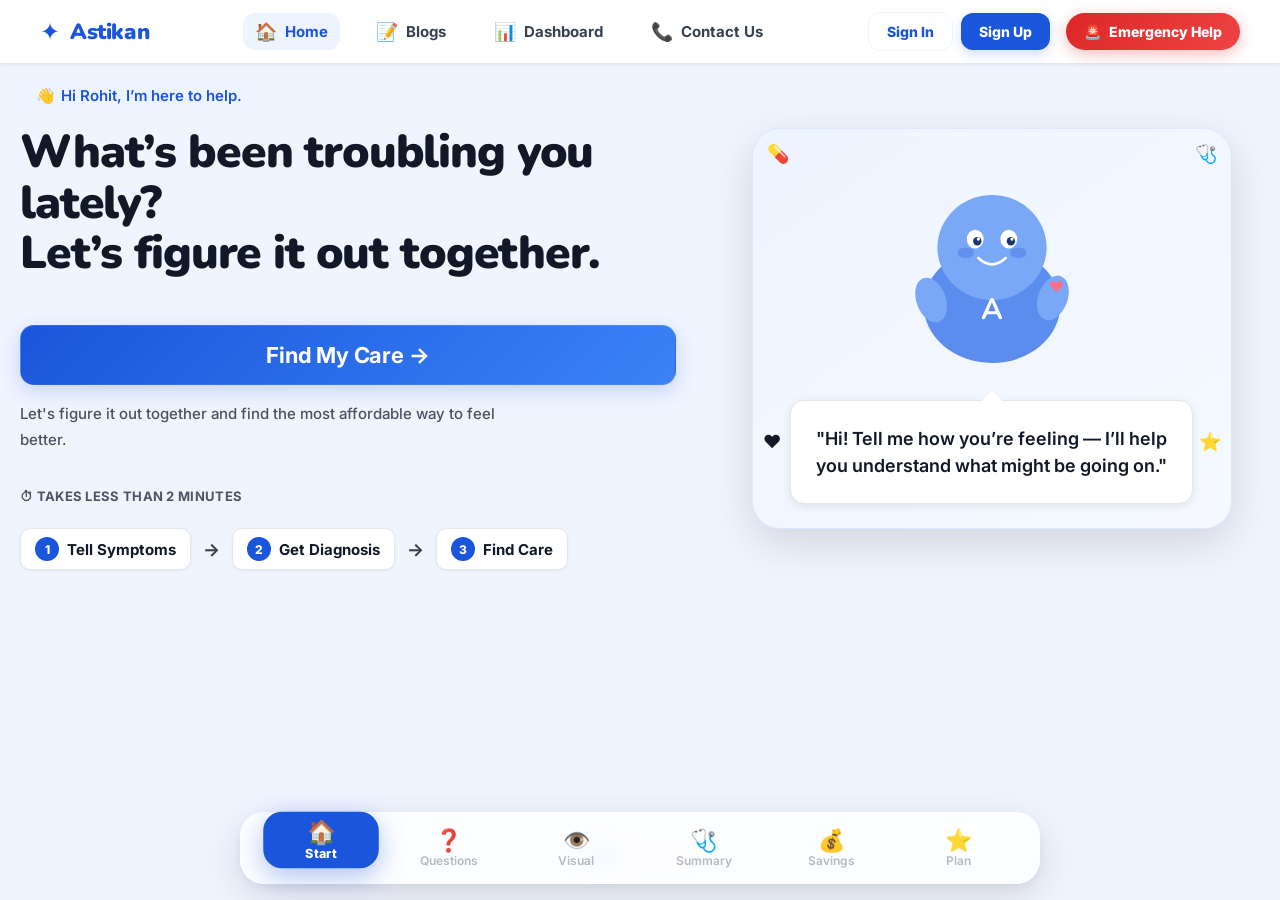
==== index.html @ a8ba80d2 "fixes" ====
<!DOCTYPE html>
<html lang="en">

<head>
  <meta charset="UTF-8" />
  <meta name="viewport" content="width=device-width, initial-scale=1.0, viewport-fit=cover" />
  <title>Astikan – Smart Health Assistant</title>
  <meta name="description" content="Understand your symptoms and find affordable care near you." />
  <link rel="preconnect" href="https://fonts.googleapis.com" />
  <link rel="preconnect" href="https://fonts.gstatic.com" crossorigin />
  <link
    href="https://fonts.googleapis.com/css2?family=Inter:wght@400;500;600;700;800;900&family=Nunito:wght@700;800;900&display=swap"
    rel="stylesheet" />
  <style>
    /* ╔════════════════════════════════════════════════════
   ║  DESIGN TOKENS — strict 4px grid, fluid type
   ╚════════════════════════════════════════════════════ */
    :root {
      /* Brand colours */
      --blue: #1A56DB;
      --blue2: #3B82F6;
      --blue3: #7BA7F7;
      --bluebg: #EEF4FF;
      --green: #10B981;
      --greenbg: #ECFDF5;
      --orange: #F59E0B;
      --orangebg: #FFFBEB;
      --bg: #F0F4FF;
      --white: #FFFFFF;
      --t1: #111827;
      --t2: #374151;
      --t3: #4B5563;
      /* Darkened for accessibility */
      --border: #E5E7EB;

      /* Shadows */
      --sh0: 0 1px 3px rgba(0, 0, 0, .06);
      --sh1: 0 2px 8px rgba(0, 0, 0, .09);
      --sh2: 0 6px 24px rgba(0, 0, 0, .11);
      --sh3: 0 14px 44px rgba(0, 0, 0, .13);

      /* Radii */
      --r1: 6px;
      --r2: 10px;
      --r3: 14px;
      --r4: 20px;
      --r5: 28px;

      /* ── Fluid Typography (clamp: min, fluid, max) ── */
      --tx-xs: clamp(10px, .7vw + 7px, 12px);
      --tx-sm: clamp(12px, .7vw + 9px, 14px);
      --tx-base: clamp(13px, .6vw + 11px, 15px);
      --tx-md: clamp(14px, .6vw + 12px, 16px);
      --tx-lg: clamp(16px, 1vw + 12px, 22px);
      --tx-xl: clamp(18px, 1.8vw + 11px, 28px);
      --tx-2xl: clamp(22px, 2.8vw + 10px, 38px);
      --tx-hero: clamp(24px, 3.5vw + 10px, 46px);

      /* ── Layout: page horizontal padding ── */
      --px: 48px;

      /* ── Card & component padding ── */
      --cp: 24px;
      /* card padding */
      --cp-s: 16px;
      /* small card padding */

      /* ── Gaps ── */
      --gg: 24px;
      /* grid gap (major) */
      --cg: 16px;
      /* card-to-card gap */
      --ig: 12px;
      /* item gap inside a card */

      /* ── Heights ── */
      --hdr: 64px;
      /* sticky header */
      --nav: 60px;
      /* bottom nav */
      --btn: 48px;
      /* button height */

      /* ── Orbit ── */
      --orb-r-av: 85px;
      --orb-r-body: 145px;
      --orb-zone: 360px;
      --orb-svg: 190px;
      --av-orb-size: 220px;
      --av-orb-svg: 108px;

      /* Font */
      --font: 'Inter', 'Nunito', sans-serif;
    }

    /* ── Breakpoint token overrides ── */
    @media(max-width:1280px) {
      :root {
        --px: 40px
      }
    }

    @media(max-width:1024px) {
      :root {
        --px: 32px;
        --cp: 20px;
        --cp-s: 14px;
        --gg: 20px;
        --cg: 14px;
        --orb-r-av: 72px;
        --orb-r-body: 118px;
        --orb-zone: 300px;
        --orb-svg: 154px;
        --av-orb-size: 200px;
        --av-orb-svg: 96px
      }
    }

    @media(max-width:768px) {
      :root {
        --px: 20px;
        --cp: 16px;
        --cp-s: 12px;
        --gg: 16px;
        --cg: 12px;
        --ig: 10px;
        --hdr: 56px;
        --nav: 54px;
        --orb-r-av: 60px;
        --orb-r-body: 110px;
        --orb-zone: 280px;
        --orb-svg: 142px;
        --av-orb-size: 170px;
        --av-orb-svg: 80px
      }
    }

    @media(max-width:600px) {
      :root {
        --px: 16px;
        --gg: 14px;
        --cg: 10px;
        --orb-r-body: 98px;
        --orb-zone: 254px;
        --orb-svg: 128px
      }
    }

    @media(max-width:480px) {
      :root {
        --px: 12px;
        --cp: 14px;
        --cp-s: 10px;
        --gg: 12px;
        --cg: 10px;
        --ig: 8px;
        --hdr: 52px;
        --nav: 50px;
        --btn: 46px;
        --orb-r-av: 50px;
        --orb-r-body: 88px;
        --orb-zone: 230px;
        --orb-svg: 115px;
        --av-orb-size: 150px;
        --av-orb-svg: 70px
      }
    }

    @media(max-width:375px) {
      :root {
        --px: 10px;
        --cp: 12px;
        --cp-s: 9px;
        --gg: 10px;
        --cg: 8px;
        --ig: 6px;
        --orb-r-av: 42px;
        --orb-r-body: 76px;
        --orb-zone: 200px;
        --orb-svg: 99px;
        --av-orb-size: 130px;
        --av-orb-svg: 61px
      }
    }

    /* ╔════════════════════════════════════════════════════
   ║  RESET + BASE
   ╚════════════════════════════════════════════════════ */
    *,
    *::before,
    *::after {
      box-sizing: border-box;
      margin: 0;
      padding: 0
    }

    * {
      min-width: 0
    }

    /* prevent flex overflow */
    html {
      scroll-behavior: smooth;
      overflow-x: hidden;
      -webkit-text-size-adjust: none
    }

    body {
      font-family: var(--font);
      background: var(--bg);
      color: var(--t1);
      min-height: 100dvh;
      overflow-x: hidden;
      -webkit-font-smoothing: antialiased;
      font-size: var(--tx-base)
    }

    button {
      font-family: var(--font);
      cursor: pointer;
      border: none;
      background: none
    }

    ul,
    ol {
      list-style: none
    }

    svg,
    img {
      display: block;
      max-width: 100%
    }

    p {
      overflow-wrap: break-word
    }

    h1,
    h2,
    h3 {
      overflow-wrap: break-word;
      font-family: 'Nunito', sans-serif
    }

    /* ╔════════════════════════════════════════════════════
   ║  GLOBAL HEADER
   ╚════════════════════════════════════════════════════ */
    .hdr {
      position: sticky;
      top: 0;
      z-index: 9000;
      display: flex;
      align-items: center;
      justify-content: space-between;
      height: var(--hdr);
      padding: 0 var(--px);
      background: var(--white);
      border-bottom: 1px solid var(--border);
      box-shadow: var(--sh0);
    }

    .brand {
      display: flex;
      align-items: center;
      gap: 10px;
      flex-shrink: 0
    }

    .brand-ico {
      font-size: 24px;
      color: var(--blue);
      line-height: 1
    }

    .brand-nm {
      font-size: 22px;
      font-weight: 900;
      color: var(--blue);
      font-family: 'Nunito', sans-serif;
      letter-spacing: -.4px
    }

    .hdr-mid {
      flex: 1;
      display: flex;
      justify-content: center;
      gap: 24px
    }

    .nav-lnk {
      display: flex;
      align-items: center;
      gap: 8px;
      font-size: 15px;
      font-weight: 700;
      color: var(--t2);
      padding: 8px 12px;
      border-radius: 12px;
      transition: all 0.2s;
      text-decoration: none;
    }

    .nav-lnk i {
      font-style: normal;
      font-size: 18px
    }

    .nav-lnk:hover {
      background: var(--bluebg);
      color: var(--blue)
    }

    .nav-lnk.active {
      background: var(--bluebg);
      color: var(--blue)
    }

    .hdr-r {
      display: flex;
      align-items: center;
      gap: 16px
    }

    .ham {
      display: none;
      width: 40px;
      height: 40px;
      border-radius: 10px;
      background: var(--bluebg);
      color: var(--blue);
      font-size: 20px;
      align-items: center;
      justify-content: center;
      cursor: pointer;
    }

    .emg {
      background: linear-gradient(135deg, #DC2626, #EF4444);
      color: #fff;
      border-radius: 24px;
      padding: 10px 18px;
      font-size: 14px;
      font-weight: 800;
      box-shadow: 0 4px 15px rgba(220, 38, 38, 0.3);
      transition: all 0.2s;
      white-space: nowrap;
      display: flex;
      align-items: center;
      gap: 8px;
      animation: emg-pulse 6s infinite ease-in-out;
    }

    .btn-auth {
      font-size: 14px;
      font-weight: 800;
      padding: 10px 18px;
      border-radius: 12px;
      transition: all 0.2s;
      cursor: pointer;
    }

    .btn-auth.login {
      color: var(--blue);
      border: 1px solid var(--bluebg)
    }

    .btn-auth.login:hover {
      background: var(--bluebg)
    }

    .btn-auth.join {
      background: var(--blue);
      color: #fff;
      box-shadow: 0 4px 12px rgba(26, 86, 219, 0.2)
    }

    .btn-auth.join:hover {
      transform: translateY(-1px);
      box-shadow: 0 6px 18px rgba(26, 86, 219, 0.3)
    }

    /* ══ AUTH MODAL ══ */
    .auth-overlay {
      position: fixed;
      inset: 0;
      background: rgba(0, 0, 0, 0.4);
      backdrop-filter: blur(8px);
      z-index: 100000;
      display: none;
      align-items: center;
      justify-content: center;
      opacity: 0;
      transition: opacity 0.3s
    }

    .auth-overlay.open {
      display: flex;
      opacity: 1
    }

    .auth-card {
      background: var(--white);
      width: 92%;
      max-width: 400px;
      border-radius: var(--r5);
      padding: 40px 32px;
      position: relative;
      transform: translateY(20px);
      transition: transform 0.3s;
      box-shadow: var(--sh3)
    }

    .auth-overlay.open .auth-card {
      transform: translateY(0)
    }

    .auth-close {
      position: absolute;
      top: 20px;
      right: 20px;
      font-size: 24px;
      cursor: pointer;
      color: var(--t3)
    }

    .auth-tt {
      font-size: 28px;
      font-weight: 900;
      font-family: 'Nunito';
      text-align: center;
      margin-bottom: 8px
    }

    .auth-sub {
      font-size: 14px;
      color: var(--t3);
      text-align: center;
      margin-bottom: 32px
    }

    .g-btn {
      width: 100%;
      height: 52px;
      display: flex;
      align-items: center;
      justify-content: center;
      gap: 12px;
      border: 1px solid var(--border);
      border-radius: 14px;
      font-weight: 700;
      font-size: 15px;
      margin-bottom: 24px;
      transition: all 0.2s
    }

    .g-btn:hover {
      background: #F9FAFB;
      border-color: var(--blue2)
    }

    .g-btn img {
      width: 20px
    }

    .or-sep {
      display: flex;
      align-items: center;
      gap: 16px;
      margin-bottom: 24px;
      color: var(--t3);
      font-size: 12px;
      font-weight: 700
    }

    .or-sep::before,
    .or-sep::after {
      content: '';
      flex: 1;
      height: 1px;
      background: var(--border)
    }

    .a-form {
      display: flex;
      flex-direction: column;
      gap: 16px
    }

    .a-input {
      width: 100%;
      height: 50px;
      border: 1.5px solid var(--border);
      border-radius: 12px;
      padding: 0 16px;
      font-size: 15px
    }

    .a-input:focus {
      outline: none;
      border-color: var(--blue)
    }

    .a-btn {
      width: 100%;
      height: 54px;
      background: var(--blue);
      color: #fff;
      border-radius: 14px;
      font-weight: 800;
      font-size: 16px;
      margin-top: 8px
    }

    .a-switch {
      text-align: center;
      margin-top: 24px;
      font-size: 14px;
      color: var(--t3)
    }

    .a-switch b {
      color: var(--blue);
      cursor: pointer
    }

    .emg:hover {
      transform: scale(1.05);
      box-shadow: 0 6px 20px rgba(220, 38, 38, 0.4)
    }

    /* Mobile Drawer */
    .drawer {
      position: fixed;
      top: 0;
      right: -100%;
      width: 280px;
      height: 100dvh;
      background: var(--white);
      z-index: 99999;
      box-shadow: -10px 0 40px rgba(0, 0, 0, 0.1);
      padding: var(--cp);
      display: flex;
      flex-direction: column;
      gap: var(--gg);
      transition: right 0.4s cubic-bezier(0.4, 0, 0.2, 1);
    }

    .drawer.open {
      right: 0
    }

    .drawer-hdr {
      display: flex;
      align-items: center;
      justify-content: space-between;
      margin-bottom: var(--cg)
    }

    .drawer-lnk {
      display: flex;
      align-items: center;
      gap: 12px;
      font-size: 18px;
      font-weight: 700;
      color: var(--t1);
      padding: 14px;
      border-radius: var(--r2);
      text-decoration: none;
    }

    .drawer-lnk:hover {
      background: var(--bluebg);
      color: var(--blue)
    }

    .overlay {
      position: fixed;
      inset: 0;
      background: rgba(0, 0, 0, 0.4);
      backdrop-filter: blur(4px);
      z-index: 99998;
      opacity: 0;
      pointer-events: none;
      transition: opacity 0.3s;
    }

    .overlay.open {
      opacity: 1;
      pointer-events: auto
    }

    @keyframes emg-pulse {

      0%,
      80%,
      100% {
        box-shadow: 0 4px 15px rgba(220, 38, 38, 0.3);
      }

      90% {
        box-shadow: 0 0 0 12px rgba(220, 38, 38, 0);
      }
    }

    /* ╔════════════════════════════════════════════════════
   ║  SCREEN SYSTEM
   ╚════════════════════════════════════════════════════ */
    .screen {
      display: none;
      width: 100%;
      overflow-x: hidden
    }

    .screen.active {
      display: block;
      animation: scr-in .36s ease both
    }

    @keyframes scr-in {
      from {
        opacity: 0;
        transform: translateY(14px)
      }

      to {
        opacity: 1;
        transform: translateY(0)
      }
    }

    /* Page wrapper — horizontal padding + bottom clearance for nav */
    .pg {
      max-width: 1240px;
      margin: 0 auto;
      padding: var(--gg) var(--px) calc(var(--nav) + var(--gg));
    }

    /* ╔════════════════════════════════════════════════════
   ║  SHARED COMPONENTS
   ╚════════════════════════════════════════════════════ */
    .tag-pill {
      display: inline-flex;
      align-items: center;
      gap: 6px;
      font-size: var(--tx-xs);
      font-weight: 700;
      letter-spacing: 1.4px;
      text-transform: uppercase;
      color: var(--blue);
      background: var(--bluebg);
      border-radius: 20px;
      padding: 4px 14px;
      margin-bottom: var(--cg)
    }

    .lbl {
      display: block;
      font-size: var(--tx-xs);
      font-weight: 700;
      letter-spacing: 1.1px;
      text-transform: uppercase;
      color: var(--t3);
      margin-bottom: var(--ig)
    }

    .bl {
      color: var(--blue)
    }

    .go {
      color: #F59E0B
    }

    .gr {
      color: var(--green)
    }

    /* Cards */
    .card {
      background: var(--white);
      border-radius: var(--r3);
      padding: var(--cp);
      border: 1px solid var(--border);
      box-shadow: var(--sh0);
      margin-bottom: var(--cg)
    }

    .card:last-child {
      margin-bottom: 0
    }

    .card-blue {
      background: linear-gradient(135deg, var(--bluebg), #F0F6FF);
      border: 1px solid rgba(59, 130, 246, .14);
      box-shadow: var(--sh1)
    }

    /* ╔════════════════════════════════════════════════════
   ║  BUTTONS
   ╚════════════════════════════════════════════════════ */
    .btn {
      display: inline-flex;
      align-items: center;
      justify-content: center;
      gap: 8px;
      border-radius: var(--r3);
      font-weight: 700;
      font-size: var(--tx-md);
      min-height: var(--btn);
      padding: 0 24px;
      white-space: nowrap;
      transition: transform .18s, box-shadow .18s, opacity .18s;
    }

    .btn-p {
      background: linear-gradient(135deg, var(--blue), var(--blue2));
      color: #fff;
      box-shadow: 0 6px 20px rgba(26, 86, 219, .2);
      border: 1px solid rgba(255, 255, 255, 0.1)
    }

    .btn-p:hover:not(:disabled) {
      transform: translateY(-3px);
      box-shadow: 0 12px 30px rgba(26, 86, 219, .5)
    }

    .btn-hero {
      min-height: 60px;
      padding: 0 32px;
      font-size: var(--tx-lg);
      letter-spacing: -0.2px
    }

    .btn-p:disabled {
      opacity: .5;
      cursor: not-allowed
    }

    .btn-o {
      background: transparent;
      color: var(--blue);
      border: 2px solid var(--blue)
    }

    .btn-o:hover {
      background: var(--bluebg)
    }

    .btn-g {
      background: var(--white);
      color: var(--t2);
      border: 2px solid var(--border)
    }

    .btn-g:hover {
      border-color: var(--blue2);
      color: var(--blue)
    }

    .btn-bk {
      background: #F8FAFF;
      color: var(--t3);
      border: 1.5px solid var(--border);
      border-radius: var(--r2);
      font-size: var(--tx-sm);
      font-weight: 600;
      min-height: var(--btn);
      padding: 0 18px
    }

    .btn-bk:hover {
      color: var(--t1);
      border-color: #9CA3AF
    }

    .btn-nxt {
      background: linear-gradient(135deg, var(--blue), var(--blue2));
      color: #fff;
      border-radius: var(--r3);
      box-shadow: 0 4px 14px rgba(26, 86, 219, .28);
      font-weight: 700;
      font-size: var(--tx-md);
      min-height: var(--btn);
      padding: 0 24px
    }

    .btn-nxt:hover {
      transform: translateY(-2px);
      box-shadow: 0 8px 20px rgba(26, 86, 219, .38)
    }

    .btn-wide {
      width: 100%;
      margin-top: var(--cg)
    }

    /* ╔════════════════════════════════════════════════════
   ║  BOTTOM NAV
   ╚════════════════════════════════════════════════════ */
    .bnav {
      position: fixed;
      bottom: 16px;
      left: 50%;
      transform: translateX(-50%);
      z-index: 9999;
      display: flex;
      align-items: center;
      justify-content: center;
      height: 72px;
      width: calc(100% - 32px);
      max-width: 800px;
      background: rgba(255, 255, 255, 0.85);
      backdrop-filter: blur(12px);
      -webkit-backdrop-filter: blur(12px);
      border: 1px solid rgba(255, 255, 255, 0.4);
      border-radius: 24px;
      box-shadow: 0 12px 40px rgba(0, 0, 0, 0.12), 0 4px 12px rgba(0, 0, 0, 0.05);
      padding: 0 8px;
    }

    .bnav-i {
      display: flex;
      align-items: center;
      justify-content: space-evenly;
      width: 100%;
    }

    .bstp {
      display: flex;
      flex-direction: column;
      align-items: center;
      justify-content: center;
      gap: 2px;
      border-radius: 18px;
      color: var(--t3);
      font-weight: 700;
      transition: all .3s cubic-bezier(0.175, 0.885, 0.32, 1.275);
      flex: 1;
      padding: 8px 4px;
      min-width: 48px;
      max-width: 110px;
    }

    .bstp:hover:not(.active) {
      color: var(--blue);
      background: rgba(26, 86, 219, 0.05)
    }

    .bstp.active {
      background: var(--blue);
      color: #fff !important;
      transform: translateY(-8px) scale(1.05);
      box-shadow: 0 8px 25px rgba(26, 86, 219, 0.35);
    }

    .bstp.active .bi,
    .bstp.active .bl {
      color: #fff !important
    }

    .bstp .bi {
      font-size: 22px;
      line-height: 1;
      margin-bottom: 2px
    }

    .bstp .bl {
      font-size: 12px;
      white-space: nowrap;
      line-height: 1;
      font-weight: 800;
      color: inherit
    }

    .bstp.active .bl {
      color: #fff !important;
      opacity: 1
    }

    .bstp.done:not(.active) {
      color: var(--green)
    }

    .bstp:not(.active) .bl {
      opacity: 0.4;
      font-weight: 600
    }

    /* ≤768: shrink horizontal padding */
    @media(max-width:768px) {
      .bnav {
        height: 64px;
        bottom: 12px;
        border-radius: 18px
      }

      .bstp {
        padding: 6px 2px;
        max-width: 90px
      }

      .bstp .bl {
        display: none
      }
    }

    /* ≤600 */
    @media(max-width:600px) {
      .bstp {
        max-width: 64px
      }

      .bstp .bi {
        font-size: 20px
      }
    }

    /* ≤375 */
    @media(max-width:375px) {
      .bnav {
        width: calc(100% - 20px)
      }

      .bstp .bi {
        font-size: 19px
      }
    }

    /* ╔════════════════════════════════════════════════════
   ║  ORBIT ENGINE
   ╚════════════════════════════════════════════════════ */
    .orb-wrap {
      position: absolute;
      top: 50%;
      left: 50%;
      width: 0;
      height: 0;
      animation: oSpin var(--dur, 8s) linear infinite var(--delay, 0s);
    }

    .orb-bub {
      position: absolute;
      left: var(--r, 85px);
      top: 50%;
      animation: oCtr var(--dur, 8s) linear infinite var(--delay, 0s);
      background: var(--white);
      border: 2px solid var(--blue);
      border-radius: 20px;
      padding: 4px 9px;
      font-size: var(--tx-xs);
      font-weight: 700;
      color: var(--blue);
      box-shadow: 0 2px 10px rgba(26, 86, 219, .16);
      white-space: nowrap;
      display: flex;
      align-items: center;
      gap: 4px;
    }

    .orb-bub.symp {
      background: linear-gradient(135deg, #EEF4FF, #F5F9FF);
      border: 2px solid rgba(59, 130, 246, .34);
      border-radius: 12px;
      padding: 5px 8px;
      flex-direction: column;
      align-items: center;
      gap: 2px;
      text-align: center;
      max-width: 82px;
    }

    .orb-bub.symp .so-i {
      font-size: 15px;
      line-height: 1
    }

    .orb-bub.symp .so-t {
      font-size: 9px;
      font-weight: 700;
      line-height: 1.3;
      color: var(--blue)
    }

    @keyframes oSpin {
      from {
        transform: translate(-50%, -50%) rotate(var(--start, 0deg))
      }

      to {
        transform: translate(-50%, -50%) rotate(calc(var(--start, 0deg) + 360deg))
      }
    }

    @keyframes oCtr {
      from {
        transform: translateY(-50%) rotate(calc(-1 * var(--start, 0deg)))
      }

      to {
        transform: translateY(-50%) rotate(calc(-1 * (var(--start, 0deg) + 360deg)))
      }
    }

    @keyframes floatC {

      0%,
      100% {
        transform: translate(-50%, -50%) translateY(0);
      }

      50% {
        transform: translate(-50%, -50%) translateY(-12px);
      }
    }

    /* Float animations */
    /* Float + Breathing combined */
    @keyframes float {

      0%,
      100% {
        transform: translateY(0) scale(1.0);
      }

      50% {
        transform: translateY(-8px) scale(1.02);
      }
    }

    .av-float {
      animation: float 4s ease-in-out infinite;
      transform-origin: center center;
    }

    /* Blinking animation */
    @keyframes blink {

      0%,
      94%,
      98%,
      100% {
        transform: scaleY(1);
      }

      96% {
        transform: scaleY(0.1);
      }
    }

    .av-eyes {
      transform-origin: 100px 82px;
      animation: blink 4s infinite;
    }

    /* Hero CTA Hover Reaction */
    .s1-body:has(.btn-hero:hover) .av-card {
      box-shadow: 0 15px 50px rgba(26, 86, 219, 0.15), 0 0 30px rgba(26, 86, 219, 0.3);
      border-color: var(--blue2);
      transform: translateY(-2px);
    }

    .s1-body:has(.btn-hero:hover) .av-float {
      filter: drop-shadow(0 0 8px rgba(59, 130, 246, 0.4));
    }

    @keyframes sglow {

      0%,
      100% {
        opacity: .3
      }

      50% {
        opacity: .9
      }
    }

    .sglow {
      animation: sglow 1.9s ease-in-out infinite
    }

    @keyframes pdot {

      0%,
      100% {
        transform: scale(1);
        box-shadow: 0 0 0 0 rgba(59, 130, 246, .5)
      }

      50% {
        transform: scale(1.2);
        box-shadow: 0 0 0 6px rgba(59, 130, 246, 0)
      }
    }

    @keyframes sleft {
      from {
        opacity: 0;
        transform: translateX(-12px)
      }

      to {
        opacity: 1;
        transform: translateX(0)
      }
    }

    @keyframes cfall {
      0% {
        transform: translateY(-28px)rotate(0);
        opacity: 1
      }

      100% {
        transform: translateY(68px)rotate(180deg);
        opacity: 0
      }
    }

    /* Avatar & body SVG inline styles shared */
    .av-sm {
      width: 48px;
      height: auto;
      flex-shrink: 0
    }

    /* ╔════════════════════════════════════════════════════
   ║  SCREEN 1 — WELCOME
   ╚════════════════════════════════════════════════════ */
    .s1-body {
      display: grid;
      grid-template-columns: 5.5fr 4.5fr;
      align-items: start;
      gap: 48px;
      max-width: 1240px;
      margin: 0 auto;
      min-height: calc(100dvh - var(--hdr) - var(--nav));
      padding: var(--gg) var(--px) calc(var(--nav)+var(--gg));
    }

    .s1-left {
      display: flex;
      flex-direction: column
    }

    .greet {
      display: inline-flex;
      align-items: center;
      gap: 6px;
      background: var(--bluebg);
      border-radius: 20px;
      padding: 6px 16px;
      font-size: var(--tx-base);
      font-weight: 600;
      color: var(--blue);
      margin-bottom: var(--cg);
      align-self: flex-start;
    }

    .step-row {
      display: flex;
      align-items: center;
      gap: var(--ig);
      margin-top: var(--gg);
      flex-wrap: wrap
    }

    .st-pill {
      display: flex;
      align-items: center;
      gap: 8px;
      background: var(--white);
      border-radius: var(--r2);
      padding: 8px 14px;
      border: 1px solid var(--border);
      box-shadow: var(--sh0);
      font-size: 15px;
      font-weight: 700;
      color: var(--t1)
    }

    .stn {
      width: 24px;
      height: 24px;
      border-radius: 50%;
      background: var(--blue);
      color: #fff;
      font-size: 12px;
      font-weight: 800;
      display: flex;
      align-items: center;
      justify-content: center;
      flex-shrink: 0
    }

    .sdv {
      color: var(--t2);
      font-size: 18px;
      font-weight: 700
    }

    .s1-right {
      display: flex;
      justify-content: center;
      align-items: flex-start;
      margin-top: 64px
    }

    .av-card {
      position: relative;
      background: linear-gradient(145deg, #EEF4FF, #F5F9FF);
      border-radius: var(--r5);
      padding: var(--cp) calc(var(--cp) - 4px);
      display: flex;
      flex-direction: column;
      align-items: center;
      gap: var(--cg);
      box-shadow: var(--sh3);
      border: 1px solid rgba(59, 130, 246, .12);
      width: 100%;
      max-width: 480px;
      overflow: hidden;
    }

    .av-card svg.av-float {
      width: clamp(130px, 17vw, 210px);
      height: auto
    }

    .speech {
      background: var(--white);
      border-radius: var(--r3);
      padding: var(--cp);
      font-size: 18px;
      font-weight: 600;
      color: var(--t1);
      line-height: 1.5;
      border: 1px solid var(--border);
      box-shadow: var(--sh1);
      position: relative;
      text-align: center;
      width: 92%;
    }

    .speech::before {
      content: '';
      position: absolute;
      top: -10px;
      left: 50%;
      transform: translateX(-50%);
      width: 0;
      height: 0;
      border-left: 10px solid transparent;
      border-right: 10px solid transparent;
      border-bottom: 10px solid var(--white)
    }

    @keyframes fi {

      0%,
      100% {
        transform: translateY(0)rotate(0)
      }

      50% {
        transform: translateY(-6px)rotate(8deg)
      }
    }

    .fi {
      position: absolute;
      font-size: 18px;
      animation: fi 4s ease-in-out infinite
    }

    .fi1 {
      top: 14px;
      left: 14px
    }

    .fi2 {
      top: 14px;
      right: 14px;
      animation-delay: .9s
    }

    .fi3 {
      bottom: 76px;
      left: 10px;
      animation-delay: 1.9s
    }

    .fi4 {
      bottom: 76px;
      right: 10px;
      animation-delay: .4s
    }

    .dots {
      display: flex;
      justify-content: center;
      gap: 8px;
      padding: var(--ig) 0 var(--cg)
    }

    .dot {
      width: 8px;
      height: 8px;
      border-radius: 50%;
      background: #D1D5DB;
      transition: all .25s;
      flex-shrink: 0
    }

    .dot.on {
      width: 26px;
      border-radius: 4px;
      background: var(--blue)
    }

    /* ╔════════════════════════════════════════════════════
   ║  SCREEN 2 — QUESTIONS
   ╚════════════════════════════════════════════════════ */
    .sq-grid {
      display: grid;
      grid-template-columns: 280px 1fr;
      gap: var(--gg);
      align-items: start
    }

    .sq-side {
      display: flex;
      flex-direction: column;
      gap: var(--cg);
      position: sticky;
      top: calc(var(--hdr)+var(--ig))
    }

    .sq-av-panel {
      background: linear-gradient(145deg, var(--bluebg), #F0F8FF);
      border-radius: var(--r4);
      padding: var(--cp-s);
      border: 1px solid rgba(59, 130, 246, .12);
      box-shadow: var(--sh1);
      display: flex;
      flex-direction: column;
      align-items: center;
      gap: var(--ig);
    }

    /* Orbit zone */
    .av-orb {
      position: relative;
      width: var(--av-orb-size);
      height: var(--av-orb-size);
      display: grid;
      place-items: center;
    }

    .av-orb-ring {
      position: absolute;
      width: calc(2 * var(--orb-r-av));
      height: calc(2 * var(--orb-r-av));
      border-radius: 50%;
      border: 1.5px dashed rgba(59, 130, 246, 0.2);
      pointer-events: none;
      z-index: 1;
    }

    /* Avatar sits at perfect center — floatC bakes the translate-50 centering */
    .av-orb-svg {
      position: absolute;
      top: 50%;
      left: 50%;
      width: var(--av-orb-svg);
      height: auto;
      z-index: 3;
      animation: floatC 3.6s ease-in-out infinite;
    }

    .av-lbl {
      font-size: var(--tx-xs);
      font-weight: 700;
      color: var(--blue);
      background: var(--bluebg);
      border-radius: 20px;
      padding: 3px 12px
    }

    /* How-it-works */
    .how-card {
      background: var(--white);
      border-radius: var(--r3);
      padding: var(--cp-s);
      border: 1px solid var(--border);
      box-shadow: var(--sh0)
    }

    .how-tt {
      font-size: var(--tx-sm);
      font-weight: 700;
      color: var(--t1);
      margin-bottom: var(--ig)
    }

    .how-li {
      display: flex;
      flex-direction: column;
      gap: var(--ig)
    }

    .how-li li {
      font-size: var(--tx-sm);
      color: var(--t2);
      line-height: 1.5
    }

    /* Question card */
    .sq-main {
      display: flex;
      flex-direction: column;
      gap: 0
    }

    .sq-hrow {
      display: flex;
      justify-content: space-between;
      align-items: center;
      margin-bottom: var(--ig)
    }

    .sq-stag {
      font-size: var(--tx-xs);
      font-weight: 700;
      letter-spacing: 1.4px;
      text-transform: uppercase;
      color: var(--blue);
      background: var(--bluebg);
      border-radius: 20px;
      padding: 4px 14px
    }

    .sq-cnt {
      font-size: 15px;
      color: var(--t2);
      font-weight: 700
    }

    .prog-tr {
      height: 10px;
      background: #E5E7EB;
      border-radius: 5px;
      overflow: hidden;
      margin-bottom: var(--gg);
      box-shadow: inset 0 1px 3px rgba(0, 0, 0, 0.08)
    }

    .prog-f {
      height: 100%;
      background: linear-gradient(90deg, var(--blue), #60A5FA);
      border-radius: 5px;
      transition: width .8s cubic-bezier(0.65, 0, 0.35, 1)
    }

    .sq-card {
      background: var(--white);
      border-radius: var(--r4);
      padding: var(--cp);
      box-shadow: var(--sh2);
      border: 1px solid var(--border)
    }

    .sq-q {
      font-size: var(--tx-xl);
      font-weight: 900;
      color: var(--t1);
      line-height: 1.28;
      margin-bottom: var(--ig)
    }

    .sq-hint {
      font-size: var(--tx-sm);
      color: var(--t3);
      margin-bottom: var(--gg)
    }

    .opts {
      display: grid;
      grid-template-columns: 1fr 1fr;
      gap: var(--cg);
      margin-bottom: var(--gg)
    }

    .opt {
      display: flex;
      align-items: center;
      gap: var(--ig);
      border: 2px solid var(--border);
      border-radius: var(--r3);
      padding: var(--cp-s);
      cursor: pointer;
      background: var(--white);
      font-size: var(--tx-base);
      font-weight: 500;
      color: var(--t2);
      transition: all .25s ease;
      min-height: clamp(56px, 7vw, 68px);
    }

    .opt:hover {
      border-color: var(--blue2);
      background: var(--bluebg);
      color: var(--blue)
    }

    .opt.sel {
      border: 3px solid var(--blue);
      background: rgba(26, 86, 219, 0.05);
      color: var(--blue);
      box-shadow: 0 6px 16px rgba(26, 86, 219, 0.12);
      transform: scale(1.02);
      z-index: 2;
      /* ensures border doesn't overlap weirdly */
    }

    /* 📝 Problem Input Styling */
    .q-input-wrap {
      margin-bottom: var(--gg);
      display: flex;
      flex-direction: column;
      gap: 10px;
    }

    .q-input-label {
      font-size: 14px;
      font-weight: 800;
      color: var(--t1);
      margin-left: 4px;
      display: flex;
      align-items: center;
      gap: 8px;
    }

    .q-input-label span {
      font-size: 12px;
      background: var(--bluebg);
      color: var(--blue);
      padding: 2px 8px;
      border-radius: 6px;
      font-weight: 700;
    }

    .q-input {
      width: 100%;
      border: 2px solid var(--border);
      border-radius: var(--r3);
      padding: 16px 20px;
      font-size: 16px;
      font-weight: 500;
      color: var(--t1);
      background: var(--white);
      transition: all 0.25s ease;
      min-height: 60px;
      font-family: inherit;
      box-shadow: var(--sh0);
    }

    .q-input:focus {
      outline: none;
      border-color: var(--blue);
      box-shadow: 0 8px 24px rgba(26, 86, 219, 0.1);
      background: #fff;
      transform: translateY(-1px);
    }

    .q-input::placeholder {
      color: var(--t3);
      opacity: 0.5;
    }

    .opt-ic {
      font-size: clamp(17px, 2vw, 22px);
      flex-shrink: 0;
      line-height: 1
    }

    .opt-lb {
      flex: 1;
      line-height: 1.35
    }

    .opt-ck {
      width: 22px;
      height: 22px;
      border-radius: 50%;
      flex-shrink: 0;
      border: 2px solid var(--border);
      display: flex;
      align-items: center;
      justify-content: center;
      font-size: 11px;
      transition: all .25s ease
    }

    .opt.sel .opt-ck {
      background: var(--blue);
      border-color: var(--blue);
      color: #fff;
      width: 28px;
      height: 28px;
      font-size: 14px
    }

    .sq-acts {
      display: flex;
      justify-content: space-between;
      align-items: center;
      gap: var(--ig);
      margin-top: var(--cg)
    }

    .btn-nxt {
      background: var(--blue);
      color: #fff;
      height: 58px;
      min-width: 180px;
      padding: 0 32px;
      border-radius: var(--r3);
      font-size: 18px;
      font-weight: 800;
      display: flex;
      align-items: center;
      justify-content: center;
      gap: 10px;
      box-shadow: 0 6px 20px rgba(26, 86, 219, 0.3);
      transition: all 0.25s cubic-bezier(0.175, 0.885, 0.32, 1.275);
    }

    .btn-nxt:hover {
      transform: translateY(-2px) scale(1.03);
      box-shadow: 0 10px 25px rgba(26, 86, 219, 0.45)
    }

    .btn-nxt.pulse {
      animation: pulse-btn 2s infinite
    }

    .btn-bk {
      color: var(--t3);
      font-size: 15px;
      font-weight: 700;
      padding: 10px 16px;
      display: flex;
      align-items: center;
      gap: 6px;
      transition: all 0.2s;
    }

    .btn-bk:hover {
      color: var(--blue);
      transform: translateX(-4px)
    }

    @keyframes pulse-btn {

      0%,
      100% {
        transform: scale(1);
      }

      50% {
        transform: scale(1.05);
        box-shadow: 0 0 0 12px rgba(26, 86, 219, 0);
      }
    }

    .enter-hint {
      font-size: var(--tx-xs);
      color: var(--t3);
      margin-top: var(--gg);
      text-align: right
    }

    .enter-hint kbd {
      border: 1px solid #ccc;
      border-radius: 4px;
      padding: 2px 6px;
      font-family: monospace;
      font-size: 11px;
      background: #f5f5f5
    }

    /* ╔════════════════════════════════════════════════════
   ║  SCREEN 3 — VISUAL ANALYSIS
   ╚════════════════════════════════════════════════════ */
    .vu-grid {
      display: grid;
      grid-template-columns: 1fr auto 1fr;
      gap: var(--gg);
      align-items: start
    }

    .vu-badge {
      display: inline-flex;
      align-items: center;
      gap: 6px;
      background: var(--bluebg);
      border-radius: 20px;
      padding: 4px 14px;
      font-size: var(--tx-xs);
      font-weight: 700;
      letter-spacing: 1.2px;
      color: var(--blue);
      text-transform: uppercase;
      margin-bottom: var(--cg)
    }

    .vbn {
      width: 20px;
      height: 20px;
      border-radius: 50%;
      background: var(--blue);
      color: #fff;
      font-size: 11px;
      font-weight: 800;
      display: flex;
      align-items: center;
      justify-content: center;
      flex-shrink: 0
    }

    .vu-tt {
      font-size: var(--tx-lg);
      font-weight: 800;
      line-height: 1.35;
      margin-bottom: var(--gg)
    }

    .symp-list {
      display: flex;
      flex-direction: column;
      gap: var(--cg)
    }

    .si {
      display: flex;
      align-items: flex-start;
      gap: var(--ig);
      background: var(--white);
      border-radius: var(--r3);
      padding: var(--cp-s) var(--cp-s);
      border: 1px solid var(--border);
      box-shadow: var(--sh0);
      animation: sleft .4s ease both
    }

    .si:nth-child(2) {
      animation-delay: .07s
    }

    .si:nth-child(3) {
      animation-delay: .14s
    }

    .si:nth-child(4) {
      animation-delay: .21s
    }

    .si-i {
      font-size: clamp(17px, 1.8vw, 20px);
      flex-shrink: 0;
      line-height: 1
    }

    .si-nm {
      font-size: var(--tx-sm);
      font-weight: 700;
      color: var(--t1)
    }

    .si-dt {
      font-size: var(--tx-xs);
      color: var(--t3)
    }

    .anlz {
      display: flex;
      align-items: center;
      gap: var(--ig);
      margin-top: var(--gg);
      font-size: var(--tx-sm);
      color: var(--t3)
    }

    .pulse {
      width: 10px;
      height: 10px;
      border-radius: 50%;
      background: var(--blue2);
      flex-shrink: 0;
      animation: pdot 1.3s ease-in-out infinite
    }

    /* Body orbit zone */
    .body-outer {
      display: flex;
      align-items: center;
      justify-content: center;
      background: linear-gradient(180deg, var(--bluebg), #F0FAFF);
      border-radius: var(--r5);
      border: 1px solid rgba(59, 130, 246, .12);
      box-shadow: var(--sh3);
      padding: var(--cp-s);
      overflow: visible;
    }

    .body-orb {
      position: relative;
      width: var(--orb-zone);
      height: calc(var(--orb-zone)*1.18);
      display: flex;
      align-items: center;
      justify-content: center;
    }

    .body-orb .body-svg {
      width: var(--orb-svg);
      height: auto;
      position: relative;
      z-index: 2
    }

    .body-ring {
      position: absolute;
      width: calc(2 * var(--orb-r-body));
      height: calc(2 * var(--orb-r-body));
      border-radius: 50%;
      border: 1.5px dashed rgba(59, 130, 246, .22);
      pointer-events: none;
      top: 50%;
      left: 50%;
      transform: translate(-50%, -50%);
    }

    /* Right panel */
    .vu-rpan {
      display: flex;
      flex-direction: column;
      gap: var(--cg)
    }

    .prog-card {
      background: var(--white);
      border-radius: var(--r3);
      padding: var(--cp-s);
      border: 1px solid var(--border);
      box-shadow: var(--sh0)
    }

    .prog-lbl {
      font-size: var(--tx-sm);
      font-weight: 700;
      color: var(--t1);
      margin-bottom: var(--ig)
    }

    .prog-tr2 {
      height: 10px;
      background: var(--border);
      border-radius: 5px;
      overflow: hidden
    }

    .prog-in {
      height: 100%;
      background: linear-gradient(90deg, var(--blue), var(--blue3));
      border-radius: 5px;
      width: 0;
      transition: width .3s
    }

    .prog-pct {
      font-size: clamp(20px, 2.5vw, 30px);
      font-weight: 800;
      color: var(--blue);
      margin-top: var(--ig)
    }

    .ai-box {
      background: linear-gradient(135deg, var(--bluebg), #F0F8FF);
      border-radius: var(--r3);
      padding: var(--cp-s);
      border: 1px solid rgba(59, 130, 246, .14);
      box-shadow: var(--sh0);
      display: flex;
      flex-direction: column;
      gap: var(--ig)
    }

    .ai-txt {
      font-size: var(--tx-sm);
      color: var(--t2);
      line-height: 1.7
    }

    /* ╔════════════════════════════════════════════════════
   ║  SCREEN 4 — HEALTH SUMMARY
   ╚════════════════════════════════════════════════════ */
    .hs-grid {
      display: grid;
      grid-template-columns: 1fr 1fr;
      gap: var(--gg);
      align-items: start
    }

    .hs-tt {
      font-size: var(--tx-2xl);
      font-weight: 900;
      line-height: 1.2;
      margin-bottom: var(--cg)
    }

    .diag-row {
      display: flex;
      flex-direction: column;
      align-items: flex-start;
      gap: 12px;
      margin-top: 2px
    }

    .diag-nm {
      font-size: clamp(32px, 6vw, 48px);
      font-weight: 900;
      color: var(--t1);
      line-height: 1.05;
      letter-spacing: -0.5px
    }

    .ctag {
      display: inline-flex;
      align-items: center;
      background: #DCFCE7;
      color: #166534;
      border-radius: 20px;
      padding: 6px 16px;
      font-size: 13px;
      font-weight: 700
    }

    .sev-row {
      display: flex;
      align-items: center;
      gap: 14px
    }

    .sev-chip {
      background: #FEF9C3;
      color: #854D0E;
      border-radius: 6px;
      padding: 4px 12px;
      font-size: 13px;
      font-weight: 800;
      text-transform: uppercase;
      letter-spacing: 0.5px
    }

    .sev-desc {
      font-size: var(--tx-sm);
      color: var(--t2);
      line-height: 1.5;
      margin: 0
    }

    .act-li {
      display: flex;
      flex-direction: column;
      gap: var(--ig)
    }

    .act-li li {
      display: flex;
      align-items: flex-start;
      gap: var(--ig);
      font-size: var(--tx-sm);
      color: var(--t2);
      line-height: 1.5
    }

    .chk {
      width: 20px;
      height: 20px;
      border-radius: 50%;
      background: var(--green);
      color: #fff;
      font-size: 11px;
      display: flex;
      align-items: center;
      justify-content: center;
      flex-shrink: 0;
      margin-top: 1px
    }

    .hs-rp {
      display: flex;
      flex-direction: column;
      gap: 12px
    }

    .hs-ai {
      display: flex;
      align-items: flex-start;
      gap: var(--cp-s);
      background: linear-gradient(135deg, var(--bluebg), #F0F8FF);
      border-radius: var(--r3);
      padding: var(--cp-s);
      border: 1px solid rgba(59, 130, 246, .14);
      box-shadow: var(--sh0)
    }

    .hs-ai-msg {
      font-size: var(--tx-sm);
      color: var(--t2);
      line-height: 1.7;
      font-style: italic
    }

    .stat-row {
      display: grid;
      grid-template-columns: repeat(3, 1fr);
      gap: 6px;
      margin-top: var(--ig)
    }

    .stat-b {
      background: #FAFAFB;
      border-radius: var(--r2);
      padding: 4px 2px;
      border: 1.5px solid var(--border);
      box-shadow: 0 1px 3px rgba(0, 0, 0, 0.02);
      text-align: center;
      display: flex;
      flex-direction: column;
      align-items: center;
      gap: 0
    }

    .stat-n {
      font-size: 16px;
      font-weight: 800;
      color: var(--blue)
    }

    .stat-l {
      font-size: 9px;
      color: var(--t3);
      text-transform: uppercase;
      letter-spacing: 0.3px;
      font-weight: 600;
      opacity: 0.7
    }

    .tl-card {
      background: var(--white);
      border-radius: var(--r3);
      padding: var(--cp-s);
      border: 1px solid var(--border);
      box-shadow: var(--sh0)
    }

    .tl-steps {
      display: flex;
      flex-direction: column;
      gap: var(--cg);
      padding-left: 4px;
      margin-top: var(--ig)
    }

    .tl-s {
      display: flex;
      align-items: center;
      gap: var(--ig);
      padding-left: 14px;
      border-left: 2px solid var(--border);
      position: relative;
      padding-bottom: 4px
    }

    .tl-s.on {
      border-left-color: var(--blue)
    }

    .tl-dot {
      width: 12px;
      height: 12px;
      border-radius: 50%;
      background: var(--border);
      position: absolute;
      left: -7px
    }

    /* Reassurance Card */
    .re-card {
      background: var(--bluebg);
      border-radius: var(--r3);
      padding: 24px;
      margin-bottom: var(--gg);
      border-left: 5px solid var(--blue);
      box-shadow: 0 1px 3px rgba(0, 0, 0, 0.05);
    }

    .re-tt {
      font-size: 19px;
      font-weight: 800;
      color: var(--t1);
      margin-bottom: 8px;
      display: block
    }

    .re-ms {
      font-size: 16px;
      font-weight: 500;
      color: var(--t2);
      line-height: 1.6;
      display: block
    }

    .tl-s.on .tl-dot {
      background: var(--blue)
    }

    .tl-t {
      font-size: var(--tx-sm);
      color: var(--t2)
    }

    .tl-s.on .tl-t {
      font-weight: 700;
      color: var(--blue)
    }

    /* ╔════════════════════════════════════════════════════
   ║  SCREEN 5 — COST ANALYZER
   ╚════════════════════════════════════════════════════ */
    .ps-banner {
      background: linear-gradient(135deg, #fff, #f8faff);
      border-radius: var(--r3);
      padding: 10px var(--ig);
      display: flex;
      align-items: center;
      justify-content: space-between;
      border: 1.5px solid var(--bluebg);
      margin-bottom: var(--ig);
      box-shadow: var(--sh0)
    }

    .ps-diag-name {
      font-size: 18px;
      font-weight: 900;
      color: var(--t1);
      margin-bottom: 2px
    }

    .ps-diag-sub {
      font-size: 12px;
      color: var(--t3);
      font-weight: 600
    }

    .ps-sev-val {
      font-size: 13px;
      font-weight: 800;
      background: var(--orangebg);
      padding: 2px 10px;
      border-radius: 20px;
      color: #92400E
    }

    .ps-conf {
      font-size: 12px;
      color: var(--blue);
      font-weight: 800
    }

    .ca-grid {
      display: grid;
      grid-template-columns: 1fr 1fr;
      gap: var(--gg);
      align-items: start
    }

    .ca-tt {
      font-size: var(--tx-2xl);
      font-weight: 900;
      margin-bottom: var(--cg)
    }

    .ca-loc {
      display: flex;
      align-items: center;
      gap: 8px;
      font-size: var(--tx-sm);
      color: var(--t2);
      margin-bottom: var(--cg)
    }

    .ca-loc strong {
      font-weight: 600
    }

    .ch {
      border: none;
      color: var(--blue);
      font-size: var(--tx-xs);
      font-weight: 700;
      cursor: pointer;
      padding: 0;
      background: none
    }

    .ch:hover {
      text-decoration: underline
    }

    .tabs {
      display: flex;
      margin-bottom: var(--cg);
      border-radius: var(--r2);
      overflow: hidden;
      border: 1px solid var(--border);
      width: fit-content;
      flex-wrap: wrap
    }

    .tab {
      padding: 9px 16px;
      font-size: var(--tx-sm);
      font-weight: 600;
      background: var(--white);
      color: var(--t3);
      cursor: pointer;
      transition: all .2s
    }

    .tab.active {
      background: var(--blue);
      color: #fff
    }

    .tip-b {
      display: none
    }

    /* Budget Slider */
    .bgt-wrap {
      background: linear-gradient(135deg, var(--bluebg), #F0F8FF);
      border-radius: var(--r4);
      padding: var(--cp-s);
      border: 1px solid rgba(59, 130, 246, .15);
      box-shadow: var(--sh0);
      margin-bottom: var(--cg);
    }

    .bgt-top {
      display: flex;
      align-items: flex-start;
      justify-content: space-between;
      margin-bottom: 8px
    }

    .bgt-title {
      font-size: 15px;
      font-weight: 700;
      color: var(--t1)
    }

    .bgt-vbox {
      display: flex;
      align-items: baseline;
      gap: 4px
    }

    .bgt-val {
      font-size: 22px;
      font-weight: 900;
      color: var(--blue);
      font-family: 'Nunito', sans-serif;
      line-height: 1
    }

    .bgt-sub {
      font-size: var(--tx-xs);
      color: var(--t3)
    }

    .bgt-range {
      -webkit-appearance: none;
      appearance: none;
      width: 100%;
      height: 6px;
      border-radius: 3px;
      outline: none;
      cursor: pointer;
      background: linear-gradient(90deg, var(--blue) var(--pct, 46%), var(--border) var(--pct, 46%));
      margin: var(--ig) 0;
    }

    .bgt-range::-webkit-slider-thumb {
      -webkit-appearance: none;
      width: 24px;
      height: 24px;
      border-radius: 50%;
      background: var(--blue);
      border: 3px solid white;
      box-shadow: 0 2px 10px rgba(26, 86, 219, .38);
      cursor: pointer;
      transition: transform .15s;
    }

    .bgt-range::-webkit-slider-thumb:hover {
      transform: scale(1.15)
    }

    .bgt-range::-moz-range-thumb {
      width: 22px;
      height: 22px;
      border-radius: 50%;
      background: var(--blue);
      border: 3px solid white;
      cursor: pointer
    }

    .bgt-mm {
      display: flex;
      justify-content: space-between;
      font-size: var(--tx-xs);
      color: var(--t3)
    }

    .bgt-tags {
      display: flex;
      gap: var(--ig);
      margin-top: var(--cg);
      flex-wrap: wrap
    }

    .bgt-tag {
      display: inline-flex;
      align-items: center;
      gap: 4px;
      border-radius: 20px;
      padding: 4px 12px;
      font-size: var(--tx-xs);
      font-weight: 600;
      cursor: pointer;
      border: 1.5px solid var(--border);
      background: var(--white);
      color: var(--t3);
      transition: all .15s;
      flex-shrink: 0
    }

    .bgt-tag:hover,
    .bgt-tag.on {
      background: var(--blue);
      color: #fff;
      border-color: var(--blue)
    }

    /* Clinic cards */
    .cl-list {
      display: flex;
      flex-direction: column;
      gap: var(--ig)
    }

    .cl-card {
      padding: 12px var(--ig);
      border-radius: var(--r3);
      background: #fff;
      border: 1px solid var(--border);
      transition: all 0.3s;
      position: relative
    }

    .cl-card:hover {
      transform: translateY(-2px);
      box-shadow: var(--sh1)
    }

    .cl-row {
      align-items: center;
      display: flex;
      gap: var(--ig)
    }

    .cl-nm {
      font-size: 17px;
      font-weight: 800;
      color: var(--t1)
    }

    .pnew {
      font-size: 19px;
      font-weight: 900;
      color: var(--blue);
      line-height: 1
    }

    .pold {
      font-size: 12px;
      color: var(--t3);
      text-decoration: line-through;
      margin-top: 4px
    }

    .cl-dt {
      font-size: 12px;
      color: var(--t3);
      font-weight: 600
    }

    .cl-card.bv {
      border: 2.5px solid #10B981;
      background: #F0FDF4;
      transform: scale(1.02);
      box-shadow: 0 10px 30px rgba(16, 185, 129, 0.15)
    }

    .bv-tag {
      background: #10B981;
      color: #fff;
      padding: 3px 10px;
      font-size: 10px;
      font-weight: 900;
      letter-spacing: 0.5px
    }

    /* Astikan save row */
    .ast-row {
      display: flex;
      align-items: center;
      gap: var(--ig);
      background: linear-gradient(135deg, #EEF4FF, #E8F5FF);
      border-radius: var(--r2);
      padding: var(--ig) var(--cp-s);
      margin-top: var(--ig);
      border: 1px solid rgba(59, 130, 246, .16);
    }

    .ast-tx {
      font-size: var(--tx-xs);
      color: var(--t2);
      line-height: 1.4;
      flex: 1
    }

    .ast-tx b {
      color: var(--blue);
      font-size: var(--tx-sm)
    }

    .ast-badge {
      display: inline-block;
      background: var(--greenbg);
      color: var(--green);
      border-radius: 20px;
      padding: 3px 10px;
      font-size: var(--tx-xs);
      font-weight: 800;
      flex-shrink: 0;
      white-space: nowrap
    }

    .cl-card.over {
      opacity: 0.4;
      filter: grayscale(1);
      order: 2;
      pointer-events: none
    }

    .cl-card:not(.over) {
      order: 1
    }


    /* Right panel */
    .ca-rp {
      display: flex;
      flex-direction: column;
      gap: var(--cg)
    }

    .save-box {
      background: linear-gradient(135deg, #10B981, #059669);
      color: #fff;
      border-radius: var(--r3);
      padding: var(--ig) var(--cp);
      display: flex;
      flex-direction: column;
      gap: 4px;
      box-shadow: 0 8px 24px rgba(16, 185, 129, 0.2)
    }

    .save-amt {
      font-size: 28px;
      font-weight: 900;
      letter-spacing: -0.5px
    }

    .piggy-row {
      font-size: 11px;
      opacity: 0.9;
      font-weight: 600
    }

    .bgt-mini {
      font-size: 12px;
      font-weight: 700;
      background: rgba(255, 255, 255, 0.15);
      padding: 6px 10px;
      border-radius: 10px;
      margin-top: 4px
    }

    .cmp-card {
      background: var(--white);
      padding: var(--cp-s);
      border-radius: var(--r3);
      border: 1.5px dashed var(--bluebg);
      text-align: center
    }

    .cmp-best {
      font-size: 13px;
      color: var(--t2);
      font-weight: 600;
      display: flex;
      justify-content: center;
      gap: 12px
    }

    .cmp-best strong {
      color: var(--blue);
      font-weight: 900
    }

    .ca-ai {
      display: flex;
      align-items: center;
      gap: var(--ig);
      padding: var(--cp-s);
      border-radius: var(--r3)
    }

    .ca-ai-msg {
      font-size: 13px;
      color: var(--t2);
      line-height: 1.6
    }

    /* ╔════════════════════════════════════════════════════
   ║  SCREEN 6 — SMART PLAN
   ╚════════════════════════════════════════════════════ */
    .sr-grid {
      display: grid;
      grid-template-columns: 1fr 1fr;
      gap: var(--gg);
      align-items: start
    }

    .sr-left {
      display: flex;
      flex-direction: column;
      gap: var(--cg)
    }

    .celeb {
      background: linear-gradient(145deg, var(--bluebg), #F0FAFF, var(--greenbg));
      border-radius: var(--r5);
      padding: var(--cp);
      text-align: center;
      border: 1px solid rgba(59, 130, 246, .12);
      box-shadow: var(--sh3);
      position: relative;
      overflow: hidden
    }

    .conf {
      position: absolute;
      top: 0;
      left: 0;
      right: 0;
      display: flex;
      justify-content: space-around;
      font-size: 16px;
      pointer-events: none
    }

    .conf span {
      animation: cfall 3s ease-in-out infinite;
      display: block
    }

    .conf span:nth-child(odd) {
      animation-delay: .5s
    }

    .conf span:nth-child(even) {
      animation-delay: 1.2s
    }

    .sr-av {
      width: clamp(110px, 12vw, 155px);
      height: auto;
      animation: float 3.6s ease-in-out infinite;
      margin: 0 auto
    }

    .sr-allset {
      font-size: clamp(22px, 2.8vw, 32px);
      font-weight: 900;
      color: var(--t1);
      margin-top: var(--ig)
    }

    .sr-sub {
      font-size: var(--tx-md);
      color: var(--t2)
    }

    .nxt-card {
      background: var(--white);
      border-radius: var(--r3);
      padding: var(--cp-s);
      border: 1px solid var(--border);
      box-shadow: var(--sh0)
    }

    .nxt-steps {
      display: flex;
      flex-direction: column;
      gap: var(--cg);
      margin-top: var(--ig)
    }

    .nxt-s {
      display: flex;
      align-items: center;
      gap: var(--cp-s);
      font-size: var(--tx-base);
      color: var(--t2);
      font-weight: 500
    }

    .sr-grid {
      display: grid;
      grid-template-columns: 10fr 12fr;
      gap: var(--gg);
      align-items: start
    }

    .celeb {
      background: linear-gradient(135deg, #f8faff, #f0f7ff);
      border-radius: var(--r3);
      padding: 16px;
      text-align: center;
      border: 1.5px solid var(--bluebg);
      position: relative;
      margin-bottom: 12px
    }

    .sr-av {
      width: 95px;
      height: auto;
      margin: 0 auto
    }

    .sr-allset {
      font-size: 18px;
      font-weight: 900;
      color: var(--t1);
      margin-top: 8px
    }

    .sr-sub {
      font-size: 12px;
      color: var(--t2)
    }

    .rec-card.rec-top {
      border: 2.5px solid #10B981 !important;
      background: #F0FDF4 !important;
      padding: 16px var(--ig);
      transform: scale(1.02);
      box-shadow: 0 10px 30px rgba(16, 185, 129, 0.1)
    }

    .rec-price {
      font-size: 24px;
      font-weight: 900;
      color: #10B981;
      background: none;
      padding: 0
    }

    .best-match-badge {
      background: #10B981;
      color: #fff;
      padding: 3px 12px;
      font-size: 10px;
      font-weight: 900;
      border-radius: 20px;
      margin-bottom: 8px;
      display: inline-block
    }

    .btn-book {
      height: 60px;
      width: 100%;
      font-size: 18px;
      font-weight: 900;
      box-shadow: 0 12px 35px rgba(26, 86, 219, 0.25);
      margin-top: 20px
    }

    .nxt-strip {
      display: flex;
      justify-content: space-between;
      background: var(--white);
      padding: 12px;
      border-radius: var(--r3);
      border: 1px solid var(--border);
      margin: 16px 0
    }

    .nxt-v {
      display: flex;
      flex-direction: column;
      align-items: center;
      gap: 4px;
      flex: 1;
      position: relative
    }

    .nxt-v:not(:last-child)::after {
      content: '';
      position: absolute;
      top: 14px;
      right: -50%;
      width: 100%;
      height: 2px;
      background: var(--border);
      z-index: 0
    }

    .nxt-v i {
      width: 28px;
      height: 28px;
      border-radius: 50%;
      background: var(--blue);
      color: #fff;
      display: flex;
      align-items: center;
      justify-content: center;
      font-size: 12px;
      font-style: normal;
      font-weight: 900;
      z-index: 1
    }

    .nxt-v p {
      font-size: 11px;
      font-weight: 800;
      color: var(--t2)
    }

    .ap-card-box {
      background: linear-gradient(165deg, #1e293b, #0f172a);
      border-radius: var(--r3);
      padding: 20px;
      color: #fff;
      margin-top: var(--gg);
      position: relative;
      overflow: hidden;
      box-shadow: var(--sh3)
    }

    .ap-card-box::after {
      content: '';
      position: absolute;
      top: -20%;
      right: -20%;
      width: 200px;
      height: 200px;
      background: radial-gradient(circle, rgba(59, 130, 246, 0.2), transparent 70%);
      pointer-events: none
    }

    .hp-card {
      width: 100%;
      max-width: 320px;
      height: 180px;
      background: rgba(255, 255, 255, 0.08);
      backdrop-filter: blur(8px);
      border: 1px solid rgba(255, 255, 255, 0.1);
      border-radius: 18px;
      margin: 12px auto;
      padding: 24px;
      display: flex;
      flex-direction: column;
      justify-content: space-between;
      box-shadow: 0 20px 40px rgba(0, 0, 0, 0.3)
    }

    .hp-card-nm {
      font-size: 14px;
      font-weight: 800;
      letter-spacing: 1px;
      text-transform: uppercase;
      opacity: 0.9
    }

    .hp-chip {
      width: 40px;
      height: 30px;
      background: linear-gradient(135deg, #fcd34d, #fbbf24);
      border-radius: 6px;
      margin-bottom: 8px
    }

    .hp-num {
      font-family: 'Courier New', monospace;
      font-size: 18px;
      letter-spacing: 2px
    }

    .btn-ap {
      background: #fff;
      color: #0f172a;
      border-radius: var(--r2);
      padding: 12px;
      font-weight: 900;
      font-size: 14px;
      width: 100%;
      margin-top: 12px;
      text-align: center;
      box-shadow: 0 8px 20px rgba(0, 0, 0, 0.2)
    }

    .alts-collapsed {
      background: #fff;
      border: 1px solid var(--border);
      border-radius: var(--r3);
      padding: 10px;
      margin-top: 12px;
      cursor: pointer;
      display: flex;
      justify-content: center;
      align-items: center;
      gap: 8px;
      font-size: 13px;
      font-weight: 700;
      color: var(--blue)
    }

    .btn-sec {
      background: none;
      border: none;
      color: var(--t3);
      font-size: 12px;
      font-weight: 700;
      cursor: pointer;
      padding: 8px;
      text-decoration: underline
    }


    /* ╔════════════════════════════════════════════════════
   ║  RESPONSIVE LAYOUT OVERRIDES
   ╚════════════════════════════════════════════════════ */
    /* 1024px — Laptop */
    @media(max-width:1024px) {
      .sq-grid {
        grid-template-columns: 220px 1fr
      }

      .vu-grid {
        gap: var(--gg)
      }

      .hdr {
        padding: 0 var(--px)
      }
    }

    /* 900px — Large Tablet */
    @media(max-width:900px) {
      .s1-body {
        grid-template-columns: 1fr 1fr;
        min-height: auto
      }

      .vu-grid {
        grid-template-columns: 1fr
      }

      .vu-center {
        order: 0
      }

      .vu-left {
        order: 1
      }

      .vu-right {
        order: 2
      }

      .hs-grid,
      .ca-grid,
      .sr-grid {
        grid-template-columns: 1fr
      }
    }

    /* 768px — Tablet Portrait */
    @media(max-width:768px) {

      /* Header */
      .hdr {
        padding: 0 var(--px)
      }

      .scr-lbl {
        display: none
      }

      /* S1 */
      :root {
        --px: 24px;
      }

      .s1-body {
        display: flex;
        flex-direction: column;
        align-items: center;
        text-align: center;
        gap: var(--gg);
        padding: calc(var(--gg)*1.5) var(--px) calc(var(--nav)+var(--gg))
      }

      .s1-left {
        align-items: center
      }

      .s1-right {
        order: -1;
        margin-top: 0;
        width: 100%;
        max-width: 360px
      }

      .av-card {
        padding: var(--cp-s)
      }

      .s1-p {
        margin: 0 auto var(--gg)
      }

      /* S2: sidebar becomes horizontal above question */
      .sq-grid {
        grid-template-columns: 1fr
      }

      .sq-side {
        position: static;
        flex-direction: row;
        align-items: flex-start;
        flex-wrap: wrap
      }

      .sq-av-panel {
        flex: 0 0 auto
      }

      .how-card {
        display: none
      }

      /* Nav */
      .bstp .bl {
        display: none
      }
    }

    /* 600px — Phablet */
    @media(max-width:600px) {
      .s1-body {
        grid-template-columns: 1fr;
        padding: var(--gg) var(--px) calc(var(--nav)+var(--gg))
      }

      .bli {
        display: none
      }

      .bstp {
        padding: 3px 6px
      }

      .vu-grid {
        gap: var(--cg)
      }
    }

    /* 768px — Tablet Portrait */
    @media(max-width:768px) {
      .hdr-mid, .hdr-auth-btns, .emg {
        display: none !important
      }
      .ham {
        display: flex !important
      }
    }

    /* 480px — Mobile */
    @media(max-width:480px) {

      /* S1 */
      :root {
        --px: 16px;
      }

      .s1-body {
        padding: var(--gg) var(--px) calc(var(--nav)+var(--gg));
        gap: var(--gg)
      }

      .s1-right {
        max-width: 300px
      }

      .av-card svg.av-float {
        width: 140px
      }

      .speech {
        font-size: 15px;
        padding: var(--cp-s)
      }

      .btn-hero {
        min-height: 54px;
        font-size: 18px;
        width: 100%
      }

      .step-row {
        display: none
      }

      /* S2: orbit stacks above question card, centered, compact */
      .sq-grid {
        grid-template-columns: 1fr;
        gap: var(--cg)
      }

      .sq-side {
        flex-direction: column;
        align-items: center
      }

      .sq-av-panel {
        width: auto;
        border-radius: var(--r3)
      }

      /* 1-col options */
      .opts {
        grid-template-columns: 1fr;
        gap: var(--ig)
      }

      .sq-card {
        padding: var(--cp-s)
      }

      /* Screen 4 stays 3-col */
      .stat-row {
        grid-template-columns: repeat(3, 1fr)
      }

      /* Screen 5 */
      .bgt-wrap {
        padding: var(--cp-s)
      }

      /* Screen 6 */
      .act-row {
        flex-direction: column
      }

      .act-row .btn {
        width: 100%
      }
    }

    /* 375px — Small Mobile */
    @media(max-width:375px) {

      /* S2 */
      .sq-card {
        padding: 12px
      }

      .opts {
        gap: 8px
      }

      .opt {
        min-height: 50px;
        padding: 10px 11px
      }

      /* Stats stay 3-col */
      .stat-row {
        grid-template-columns: repeat(3, 1fr)
      }

      /* Nav */
      .bstp {
        padding: 2px 4px;
        min-width: 34px
      }

      .bstp .bi {
        font-size: 16px
      }
    }

    /* ── Rotating Hero Headline ── */
    .h1-rot {
      position: relative;
      min-height: clamp(120px, 15vw, 150px);
      margin-bottom: var(--gg);
      display: flex;
      align-items: center;
      width: 100%;
      pointer-events: none;
    }

    @media(max-width: 768px) {
      .h1-rot {
        min-height: 100px;
      }
    }

    .h1-slide {
      position: absolute;
      top: 0;
      left: 0;
      width: 100%;
      opacity: 0;
      transform: translateY(32px) scale(0.98);
      transition: all 0.65s cubic-bezier(0.23, 1, 0.32, 1);
      font-size: var(--tx-hero);
      font-weight: 900;
      line-height: 1.1;
      color: var(--t1);
      margin: 0;
      pointer-events: none;
      font-family: 'Nunito', sans-serif;
      letter-spacing: -0.025em;
      filter: blur(8px);
    }

    .h1-slide.active {
      opacity: 1;
      transform: translateY(0) scale(1);
      pointer-events: auto;
      filter: blur(0);
    }

    .h1-slide.out {
      opacity: 0;
      transform: translateY(-28px) scale(0.98);
      filter: blur(8px);
    }

    /* Fluid spacing and scale for S1 components */
    .s1-p {
      font-size: clamp(15px, 1.1vw, 17px);
      color: var(--t2);
      line-height: 1.7;
      margin-bottom: var(--gg);
      max-width: 520px;
      font-weight: 500;
      opacity: 0.9;
    }

    .time-note {
      font-size: clamp(13px, 1vw, 14px);
      color: var(--t3);
      margin-top: var(--ig);
      font-weight: 700;
      letter-spacing: 0.3px;
      text-transform: uppercase;
    }

    @media(max-width: 480px) {
      .h1-rot {
        min-height: 85px;
        margin-bottom: var(--cg);
      }

      .h1-slide {
        line-height: 1.15;
        letter-spacing: -0.01em;
      }
    }

    /* ── Animations ── */
    @keyframes float {

      0%,
      100% {
        transform: translateY(0) scale(1)
      }

      50% {
        transform: translateY(-10px) scale(1.02)
      }
    }

    @keyframes blink {

      0%,
      90%,
      100% {
        transform: scaleY(1)
      }

      95% {
        transform: scaleY(0.1)
      }
    }

    /* ── Patient Summary Banner (Screen 5 top) ── */
    .ps-banner {
      background: var(--white);
      border-radius: var(--r4);
      border: 1px solid var(--border);
      box-shadow: var(--sh2);
      padding: var(--cp) var(--cp);
      margin-bottom: var(--gg);
      display: grid;
      grid-template-columns: 1fr auto auto;
      gap: var(--gg);
      align-items: center;
      position: relative;
      overflow: hidden;
    }

    /* Blue left accent bar */
    .ps-banner::before {
      content: '';
      position: absolute;
      left: 0;
      top: 0;
      bottom: 0;
      width: 4px;
      background: linear-gradient(180deg, var(--blue), var(--blue2));
      border-radius: 0;
    }

    .ps-diag {
      padding-left: 8px;
      min-width: 0;
    }

    .ps-diag-label {
      font-size: var(--tx-xs);
      font-weight: 700;
      letter-spacing: 1.1px;
      text-transform: uppercase;
      color: var(--t3);
      margin-bottom: 4px;
    }

    .ps-diag-name {
      font-size: var(--tx-xl);
      font-weight: 900;
      color: var(--t1);
      line-height: 1.2;
      font-family: 'Nunito', sans-serif;
    }

    .ps-diag-sub {
      font-size: var(--tx-sm);
      color: var(--t3);
      margin-top: 4px;
      line-height: 1.5;
    }

    .ps-sev {
      display: flex;
      flex-direction: column;
      align-items: center;
      gap: var(--ig);
      padding: var(--cp-s) var(--cp);
      background: var(--orangebg);
      border-radius: var(--r3);
      border: 1px solid rgba(245, 158, 11, .2);
      flex-shrink: 0;
      text-align: center;
    }

    .ps-sev-ico {
      font-size: 28px;
      line-height: 1
    }

    .ps-sev-lbl {
      font-size: var(--tx-xs);
      font-weight: 700;
      color: #92400E;
      text-transform: uppercase;
      letter-spacing: .8px
    }

    .ps-sev-val {
      font-size: var(--tx-md);
      font-weight: 800;
      color: #92400E;
      background: #FEF9C3;
      border-radius: 20px;
      padding: 3px 10px
    }

    .ps-prof {
      display: flex;
      flex-direction: column;
      align-items: center;
      gap: var(--ig);
      padding: var(--cp-s) var(--cp);
      background: var(--bluebg);
      border-radius: var(--r3);
      border: 1px solid rgba(59, 130, 246, .15);
      flex-shrink: 0;
      text-align: center;
    }

    .ps-prof-ico {
      font-size: 28px;
      line-height: 1
    }

    .ps-prof-lbl {
      font-size: var(--tx-xs);
      font-weight: 700;
      color: var(--blue);
      text-transform: uppercase;
      letter-spacing: .8px
    }

    .ps-prof-val {
      font-size: var(--tx-sm);
      font-weight: 800;
      color: var(--blue)
    }

    /* Responsive: 2col on tablet, 1col on mobile */
    @media(max-width:768px) {
      .ps-banner {
        grid-template-columns: 1fr 1fr;
        grid-template-rows: auto auto;
      }

      .ps-diag {
        grid-column: 1 / -1
      }
    }

    @media(max-width:480px) {
      .ps-banner {
        grid-template-columns: 1fr;
        gap: var(--cg);
        padding: var(--cp-s)
      }

      .ps-diag {
        padding-left: 6px
      }

      .ps-sev,
      .ps-prof {
        flex-direction: row;
        justify-content: space-between;
        text-align: left;
        padding: var(--cp-s)
      }

      .ps-sev-ico,
      .ps-prof-ico {
        font-size: 22px
      }
    }

    .ca-map {
      width: 100%;
      height: 200px;
      background: #eef2ff;
      border-radius: var(--r3);
      margin-bottom: var(--gg);
      position: relative;
      overflow: hidden;
      border: 1px solid var(--border);
      box-shadow: inset 0 0 20px rgba(0, 0, 0, 0.03);
    }

    .map-bg {
      position: absolute;
      inset: 0;
      background: radial-gradient(circle at 10% 10%, #fff 2px, transparent 2px), radial-gradient(circle at 40% 60%, #fff 2px, transparent 2px);
      background-size: 40px 40px;
      opacity: 0.4
    }

    .map-road {
      position: absolute;
      background: rgba(255, 255, 255, 0.8);
      height: 4px;
      border-radius: 2px
    }

    .pin {
      position: absolute;
      width: 12px;
      height: 12px;
      background: var(--blue);
      border-radius: 50%;
      border: 2px solid #fff;
      box-shadow: 0 0 10px rgba(26, 86, 219, 0.4);
      display: flex;
      align-items: center;
      justify-content: center;
      animation: pin-float 3s ease-in-out infinite
    }

    .pin.usr {
      background: var(--orange);
      width: 16px;
      height: 16px;
      animation: pin-pulse 2s infinite
    }

    .pin-lbl {
      position: absolute;
      bottom: 20px;
      left: 50%;
      transform: translateX(-50%);
      background: var(--white);
      padding: 4px 8px;
      border-radius: 6px;
      font-size: 10px;
      font-weight: 800;
      white-space: nowrap;
      box-shadow: var(--sh1);
      border: 1px solid var(--border)
    }

    @keyframes pin-float {

      0%,
      100% {
        transform: translateY(0)
      }

      50% {
        transform: translateY(-5px)
      }
    }

    @keyframes pin-pulse {
      0% {
        box-shadow: 0 0 0 0 rgba(245, 158, 11, 0.6)
      }

      100% {
        box-shadow: 0 0 0 15px rgba(245, 158, 11, 0)
      }
    }
  </style>
</head>

<body>

  <!-- ══ GLOBAL HEADER ══ -->
  <header class="hdr">
    <div class="brand">
      <span class="brand-ico">✦</span>
      <span class="brand-nm">Astikan</span>
    </div>

    <nav class="hdr-mid">
      <a href="index.html" class="nav-lnk active"><i>🏠</i> Home</a>
      <a href="blog.html" class="nav-lnk"><i>📝</i> Blogs</a>
      <a href="dashboard.html" class="nav-lnk"><i>📊</i> Dashboard</a>
      <a href="contact.html" class="nav-lnk"><i>📞</i> Contact Us</a>
    </nav>

    <div class="hdr-r">
      <div style="display:flex; align-items:center; gap:8px" class="hdr-auth-btns">
        <button class="btn-auth login" onclick="openAuth('login')">Sign In</button>
        <button class="btn-auth join" onclick="openAuth('signup')">Sign Up</button>
      </div>
      <button class="emg" onclick="location.href='emergency.html'"><span>🚨</span>Emergency Help</button>
      <button class="ham" onclick="toggleMenu(true)">☰</button>
    </div>
  </header>

  <!-- ══ AUTH MODAL ══ -->
  <div class="auth-overlay" id="auth-modal">
    <div class="auth-card">
      <span class="auth-close" onclick="closeAuth()">✕</span>
      <h2 class="auth-tt" id="auth-title">Welcome Back</h2>
      <p class="auth-sub" id="auth-subtitle">Join 50,000+ members managing health smarter.</p>

      <button class="g-btn" onclick="alert('Google Sign-in initialised…')">
        <img src="https://www.gstatic.com/images/branding/product/1x/gsa_512dp.png" alt="Google">
        Sign in with Google
      </button>

      <div class="or-sep">OR EMAIL</div>

      <div class="a-form">
        <input type="email" class="a-input" placeholder="Email Address">
        <input type="password" class="a-input" placeholder="Password">
        <button class="a-btn" id="auth-submit" onclick="alert('Success!')">Sign In</button>
      </div>

      <div class="a-switch" id="auth-switch">
        Don't have an account? <b onclick="openAuth('signup')">Sign Up</b>
      </div>
    </div>
  </div>

  <!-- ══ MOBILE DRAWER ══ -->
  <div class="overlay" onclick="toggleMenu(false)"></div>
  <div class="drawer">
    <div class="drawer-hdr">
      <div class="brand">
        <span class="brand-ico">✦</span>
        <span class="brand-nm">Astikan</span>
      </div>
      <button class="ham" onclick="toggleMenu(false)">✕</button>
    </div>
    <a href="index.html" class="drawer-lnk"><i>🏠</i> Home</a>
    <a href="blog.html" class="drawer-lnk"><i>📝</i> Blogs</a>
    <a href="dashboard.html" class="drawer-lnk"><i>📊</i> Dashboard</a>
    <a href="contact.html" class="drawer-lnk"><i>📞</i> Contact Us</a>
    <div
      style="margin-top:auto; padding-top:20px; border-top:1px solid var(--border); display:flex; flex-direction:column; gap:12px">
      <button class="emg" onclick="location.href='emergency.html'" style="width:100%; justify-content:center; animation:none"><span>🚨</span>Emergency Help</button>
      <div style="display:grid; grid-template-columns:1fr 1fr; gap:10px">
        <button class="btn-auth login" onclick="openAuth('login')" style="width:100%; justify-content:center">Sign In</button>
        <button class="btn-auth join" onclick="openAuth('signup')" style="width:100%; justify-content:center">Sign Up</button>
      </div>
    </div>
  </div>

  <!-- ══════════ SCREEN 1 — START ══════════ -->
  <section class="screen active" id="s1">
    <div class="s1-body">
      <div class="s1-left">
        <div class="greet" style="margin-top:var(--cg)"><span>👋</span>Hi Rohit, I’m here to help.</div>

        <!-- Rotating hero headline -->
        <div class="h1-rot" aria-live="polite">
          <h1 class="h1-slide active" id="h1a">What’s been troubling you lately?<br />Let’s figure it out together.</h1>
          <h1 class="h1-slide" id="h1b">How are you feeling today?<br />Let's check your symptoms now.</h1>
          <h1 class="h1-slide" id="h1c">Not feeling your best?<br />Let’s find the right care for you.</h1>
        </div>

        <button class="btn btn-p btn-hero" onclick="goTo(2)" style="margin-top:var(--gg);margin-bottom:var(--cg)">Find
          My Care →</button>
        <p class="s1-p">Let's figure it out together and find the most affordable way to feel better.</p>
        <p class="time-note">⏱ Takes less than 2 minutes</p>

        <div class="step-row">
          <div class="st-pill"><span class="stn">1</span>Tell Symptoms</div>
          <span class="sdv">→</span>
          <div class="st-pill"><span class="stn">2</span>Get Diagnosis</div>
          <span class="sdv">→</span>
          <div class="st-pill"><span class="stn">3</span>Find Care</div>
        </div>
      </div>
      <div class="s1-right">
        <div class="av-card">
          <svg viewBox="0 0 200 220" xmlns="http://www.w3.org/2000/svg" class="av-float">
            <ellipse cx="100" cy="145" rx="65" ry="55" fill="#5B8DEF" />
            <ellipse cx="100" cy="90" rx="52" ry="50" fill="#7BA7F7" />
            <!-- Blinking Eyes -->
            <g class="av-eyes">
              <ellipse cx="84" cy="82" rx="8" ry="9" fill="white" />
              <ellipse cx="116" cy="82" rx="8" ry="9" fill="white" />
              <circle cx="86" cy="84" r="4" fill="#1a3a6b" />
              <circle cx="118" cy="84" r="4" fill="#1a3a6b" />
              <circle cx="87" cy="82" r="1.5" fill="white" />
              <circle cx="119" cy="82" r="1.5" fill="white" />
            </g>
            <path d="M87 100 Q100 112 113 100" stroke="white" stroke-width="2.5" fill="none" stroke-linecap="round" />
            <ellipse cx="75" cy="95" rx="8" ry="5" fill="#4a7be8" opacity="0.5" />
            <ellipse cx="125" cy="95" rx="8" ry="5" fill="#4a7be8" opacity="0.5" />
            <text x="100" y="158" text-anchor="middle" font-size="28" font-weight="bold" fill="white"
              font-family="Nunito">A</text>
            <ellipse cx="42" cy="140" rx="14" ry="22" fill="#7BA7F7" transform="rotate(-20 42 140)" />
            <ellipse cx="158" cy="138" rx="14" ry="22" fill="#7BA7F7" transform="rotate(20 158 138)" />
            <text x="154" y="132" font-size="14" fill="#FF6B8A">❤</text>
          </svg>
          <div class="speech">"Hi! Tell me how you’re feeling — I’ll help you understand what might be going on."</div>
          <div class="fi fi1">💊</div>
          <div class="fi fi2">🩺</div>
          <div class="fi fi3">❤️</div>
          <div class="fi fi4">⭐</div>
        </div>
      </div>
    </div>
    <div class="dots">
      <span class="dot on"></span><span class="dot"></span><span class="dot"></span>
      <span class="dot"></span><span class="dot"></span><span class="dot"></span>
    </div>
  </section>

  <!-- ══════════ SCREEN 2 — QUESTIONS ══════════ -->
  <section class="screen" id="s2">
    <div class="pg">
      <div class="sq-grid">
        <div class="sq-side">
          <div class="sq-av-panel">
            <div class="av-orb" id="av-orb">
              <div class="av-orb-ring"></div>
              <svg viewBox="0 0 160 180" xmlns="http://www.w3.org/2000/svg" class="av-orb-svg">
                <ellipse cx="80" cy="115" rx="52" ry="44" fill="#5B8DEF" />
                <ellipse cx="80" cy="72" rx="42" ry="40" fill="#7BA7F7" />
                <g class="av-eyes" style="transform-origin: 80px 65px">
                  <ellipse cx="67" cy="65" rx="7" ry="8" fill="white" />
                  <ellipse cx="93" cy="65" rx="7" ry="8" fill="white" />
                  <circle cx="69" cy="67" r="3.5" fill="#1a3a6b" />
                  <circle cx="95" cy="67" r="3.5" fill="#1a3a6b" />
                  <circle cx="70" cy="65.5" r="1.2" fill="white" />
                  <circle cx="96" cy="65.5" r="1.2" fill="white" />
                </g>
                <path d="M70 82 Q80 91 90 82" stroke="white" stroke-width="2" fill="none" stroke-linecap="round" />
                <ellipse cx="58" cy="78" rx="6" ry="4" fill="#4a7be8" opacity="0.5" />
                <ellipse cx="102" cy="78" rx="6" ry="4" fill="#4a7be8" opacity="0.5" />
                <text x="80" y="126" text-anchor="middle" font-size="22" font-weight="bold" fill="white"
                  font-family="Nunito">A</text>
                <ellipse cx="34" cy="112" rx="11" ry="18" fill="#7BA7F7" transform="rotate(-20 34 112)" />
                <ellipse cx="126" cy="110" rx="11" ry="18" fill="#7BA7F7" transform="rotate(20 126 110)" />
              </svg>
            </div>
            <div class="av-lbl">Astikan AI</div>
          </div>
          <div class="how-card">
            <p class="how-tt">How it works</p>
            <ul class="how-li">
              <li>✅ Answer 4 quick questions</li>
              <li>✅ AI analyzes your symptoms</li>
              <li>✅ Get personalised health plan</li>
              <li>✅ Find best care near you</li>
            </ul>
          </div>
        </div>
        <div class="sq-main">
          <div>
            <div class="sq-hrow">
              <span class="sq-stag">SMART QUESTIONS</span>
              <div style="text-align:right">
                <span class="sq-cnt" id="q-cnt">Question 1 of 4</span>
                <p
                  style="font-size:11px;color:var(--t3);font-weight:700;text-transform:uppercase;margin-top:2px;letter-spacing:0.5px">
                  ⏱ Takes less than 1 min</p>
              </div>
            </div>
            <div class="prog-tr">
              <div class="prog-f" id="q-prog" style="width:25%"></div>
            </div>
          </div>
          <div class="sq-card">
            <h2 class="sq-q" id="q-text">Tell me, what are you feeling right now?</h2>
            <p class="sq-hint" id="q-hint">Pick whatever feels right. You can choose more than one.</p>
            <div class="opts" id="q-opts"></div>
            <div class="sq-acts">
              <button class="btn-bk" id="btn-back" onclick="sqBack()">← Back</button>
              <button class="btn-nxt" onclick="sqNext()">Next →</button>
            </div>
            <p class="enter-hint">Press <kbd>Enter ↵</kbd> to continue</p>
          </div>
        </div>
      </div>
    </div>
  </section>

  <!-- ══════════ SCREEN 3 — VISUAL ══════════ -->
  <section class="screen" id="s3">
    <div class="pg">
      <div class="vu-grid">
        <div class="vu-left">
          <div class="vu-badge"><span class="vbn">3</span>VISUAL UNDERSTANDING</div>
          <h2 class="vu-tt">Got it, Rohit.<br /><span class="bl">Here's what I understand:</span></h2>
          <div class="symp-list">
            <div class="si">
              <div class="si-i">🫃</div>
              <div>
                <p class="si-nm">Pain in Upper Belly</p>
                <p class="si-dt">Since Morning</p>
              </div>
            </div>
            <div class="si">
              <div class="si-i">🤢</div>
              <div>
                <p class="si-nm">Nausea</p>
                <p class="si-dt">Feels like acidity</p>
              </div>
            </div>
            <div class="si">
              <div class="si-i">🌡️</div>
              <div>
                <p class="si-nm">No Fever</p>
                <p class="si-dt">Temperature normal</p>
              </div>
            </div>
            <div class="si">
              <div class="si-i">😮‍💨</div>
              <div>
                <p class="si-nm">Bloating</p>
                <p class="si-dt">Post meal</p>
              </div>
            </div>
          </div>
          <div class="anlz"><span class="pulse"></span><span id="anlz-txt">Analysing your symptoms…</span></div>
        </div>
        <div class="vu-center" style="display:flex;align-items:flex-start;justify-content:center">
          <div class="body-outer">
            <div class="body-orb">
              <div class="body-ring"></div>
              <svg viewBox="0 0 220 380" xmlns="http://www.w3.org/2000/svg" class="body-svg"
                style="position:relative;z-index:2">
                <circle cx="110" cy="55" r="38" fill="#FDDBB4" stroke="#e0c090" stroke-width="2" />
                <ellipse cx="110" cy="30" rx="35" ry="18" fill="#2d1a0e" />
                <ellipse cx="98" cy="50" rx="5" ry="6" fill="white" />
                <ellipse cx="122" cy="50" rx="5" ry="6" fill="white" />
                <circle cx="99" cy="51" r="3" fill="#333" />
                <circle cx="123" cy="51" r="3" fill="#333" />
                <path d="M101 66 Q110 62 119 66" stroke="#7a5c3e" stroke-width="1.5" fill="none"
                  stroke-linecap="round" />
                <path d="M93 43 Q98 40 103 43" stroke="#2d1a0e" stroke-width="2" fill="none" stroke-linecap="round" />
                <path d="M117 43 Q122 40 127 43" stroke="#2d1a0e" stroke-width="2" fill="none" stroke-linecap="round" />
                <rect x="103" y="90" width="14" height="18" fill="#FDDBB4" />
                <rect x="68" y="106" width="84" height="110" rx="12" fill="#6C8FF0" />
                <path d="M103 108 L110 124 L117 108" fill="#5B7FE0" />
                <rect x="40" y="108" width="28" height="75" rx="14" fill="#6C8FF0" />
                <rect x="152" y="108" width="28" height="75" rx="14" fill="#6C8FF0" />
                <ellipse cx="54" cy="186" rx="14" ry="11" fill="#FDDBB4" />
                <ellipse cx="166" cy="186" rx="14" ry="11" fill="#FDDBB4" />
                <rect x="82" y="214" width="28" height="95" rx="12" fill="#3a4a7a" />
                <rect x="112" y="214" width="28" height="95" rx="12" fill="#3a4a7a" />
                <ellipse cx="96" cy="311" rx="20" ry="10" fill="#222" />
                <ellipse cx="126" cy="311" rx="20" ry="10" fill="#222" />
                <ellipse cx="110" cy="168" rx="30" ry="25" fill="rgba(255,100,100,0.2)" class="sglow" />
                <ellipse cx="110" cy="168" rx="18" ry="15" fill="rgba(255,80,80,0.28)" class="sglow" />
                <circle cx="110" cy="168" r="7" fill="rgba(255,60,60,0.6)" />
                <defs>
                  <marker id="arr" markerWidth="6" markerHeight="6" refX="3" refY="3" orient="auto">
                    <path d="M0,0 L0,6 L6,3 Z" fill="#FF4444" />
                  </marker>
                </defs>
                <path d="M80 155 L96 165" stroke="#FF4444" stroke-width="2" fill="none" marker-end="url(#arr)" />
                <path d="M140 155 L124 165" stroke="#FF4444" stroke-width="2" fill="none" marker-end="url(#arr)" />
              </svg>
              <div class="orb-wrap" style="--r:var(--orb-r-body,145px);--dur:9s;--delay:0s;--start:0deg">
                <div class="orb-bub symp"><span class="so-i">🫃</span><span class="so-t">Stomach Pain</span></div>
              </div>
              <div class="orb-wrap" style="--r:var(--orb-r-body,145px);--dur:11s;--delay:-2.75s;--start:90deg">
                <div class="orb-bub symp"><span class="so-i">🤢</span><span class="so-t">Nausea</span></div>
              </div>
              <div class="orb-wrap" style="--r:var(--orb-r-body,145px);--dur:8s;--delay:-4s;--start:180deg">
                <div class="orb-bub symp"><span class="so-i">🌡️</span><span class="so-t">No Fever</span></div>
              </div>
              <div class="orb-wrap" style="--r:var(--orb-r-body,145px);--dur:10s;--delay:-7.5s;--start:270deg">
                <div class="orb-bub symp"><span class="so-i">😮‍💨</span><span class="so-t">Bloating</span></div>
              </div>
            </div>
          </div>
        </div>
        <div class="vu-right">
          <div class="vu-rpan">
            <div class="ai-box">
              <svg viewBox="0 0 100 110" xmlns="http://www.w3.org/2000/svg" width="52" style="flex-shrink:0">
                <ellipse cx="50" cy="72" rx="33" ry="28" fill="#5B8DEF" />
                <ellipse cx="50" cy="45" rx="26" ry="25" fill="#7BA7F7" />
                <ellipse cx="41" cy="40" rx="5" ry="6" fill="white" />
                <ellipse cx="59" cy="40" rx="5" ry="6" fill="white" />
                <circle cx="42" cy="42" r="2.5" fill="#1a3a6b" />
                <circle cx="60" cy="42" r="2.5" fill="#1a3a6b" />
                <path d="M43 53 Q50 59 57 53" stroke="white" stroke-width="1.8" fill="none" stroke-linecap="round" />
                <text x="50" y="82" text-anchor="middle" font-size="16" font-weight="bold" fill="white"
                  font-family="Nunito">A</text>
              </svg>
              <p class="ai-txt">Stomach pain that originates or centers in the upper-middle abdomen is as a gnawing or
                burning sensation that fluctuates based on food intake. When the discomfort is sharper and localized to
                the lower right, clinical patterns often prioritize ruling out appendicitis, whereas cramping and
                bloating across the lower quadrants typically point toward more common digestive disruptions like
                irritable bowel syndrome or viral gastroenteritis.</p>
            </div>
            <div class="prog-card">
              <p class="prog-lbl">Analysis Progress</p>
              <div class="prog-tr2">
                <div class="prog-in" id="vu-bar"></div>
              </div>
              <p class="prog-pct" id="vu-pct">0%</p>
            </div>
            <button class="btn btn-p btn-wide" id="btn-vu" onclick="goTo(4)" disabled>See My Health Summary →</button>
          </div>
        </div>
      </div>
    </div>
  </section>

  <!-- ══════════ SCREEN 4 — HEALTH SUMMARY ══════════ -->
  <section class="screen" id="s4">
    <div class="pg">
      <div class="tag-pill">YOUR HEALTH SUMMARY</div>
      <h2 class="hs-tt">Here's Your <span class="go">Health Snapshot</span></h2>

      <div class="hs-grid">
        <div>
          <!-- 1. Diagnosis -->
          <div class="card"
            style="padding:14px var(--cp); background:linear-gradient(135deg, #fff, #f8faff); border:1.5px solid var(--bluebg); min-height:130px; display:flex; flex-direction:column; justify-content:center; margin-bottom:10px">
            <span class="lbl" style="margin-bottom:6px">Most Likely Cause</span>
            <div class="diag-row" style="flex-direction:row; align-items:center; justify-content:space-between">
              <div style="display:flex; flex-direction:column; gap:4px">
                <p class="diag-nm" style="font-size:clamp(28px, 5vw, 42px)">Acidity / Gastritis</p>
                <span class="ctag" style="width:fit-content; padding:2px 10px; font-size:11px">Common &amp;
                  Treatable</span>
              </div>
              <svg viewBox="0 0 80 80" xmlns="http://www.w3.org/2000/svg" width="54" style="flex-shrink:0">
                <ellipse cx="40" cy="45" rx="28" ry="24" fill="#FF8A65" />
                <ellipse cx="35" cy="38" rx="22" ry="20" fill="#FFA07A" />
                <path d="M22 35 Q28 25 38 28 Q50 22 55 35 Q58 45 50 52 Q42 58 32 54 Q22 50 22 40Z" fill="#FF7043"
                  opacity="0.7" />
                <text x="40" y="48" text-anchor="middle" font-size="20">🔥</text>
              </svg>
            </div>
          </div>

          <!-- 2. Condensed Analysis -->
          <div class="card"
            style="margin-bottom:10px; padding:8px 16px; border-left:4px solid var(--blue); background:rgba(59,130,246,0.02)">
            <div style="display:flex; align-items:center; gap:12px">
              <svg viewBox="0 0 100 110" xmlns="http://www.w3.org/2000/svg" width="30" style="flex-shrink:0">
                <ellipse cx="50" cy="72" rx="33" ry="28" fill="#5B8DEF" />
                <ellipse cx="50" cy="45" rx="26" ry="25" fill="#7BA7F7" />
                <ellipse cx="41" cy="40" rx="5" ry="6" fill="white" />
                <ellipse cx="59" cy="40" rx="5" ry="6" fill="white" />
                <circle cx="42" cy="42" r="2.5" fill="#1a3a6b" />
                <circle cx="60" cy="42" r="2.5" fill="#1a3a6b" />
                <path d="M43 53 Q50 59 57 53" stroke="white" stroke-width="1.8" fill="none" stroke-linecap="round" />
              </svg>
              <p style="font-size:13.5px; color:var(--t2); line-height:1.4; font-weight:500; margin:0">Your symptoms
                most likely indicate mild acidity or gastritis. This is common, treatable, and usually improves within
                2–3 days.</p>
            </div>
          </div>

          <!-- 3. Actions -->
          <div class="card" style="margin-bottom:0; padding-bottom:12px">
            <span class="lbl">What You Should Do</span>
            <ul class="act-li" style="margin-top:8px">
              <li><span class="chk">✓</span>Consult a General Physician</li>
              <li><span class="chk">✓</span>Avoid spicy &amp; oily food</li>
              <li><span class="chk">✓</span>Take OTC antacids for temporary relief</li>
            </ul>
            <p style="font-size:11px; color:var(--t3); margin-top:8px; font-style:italic; opacity:0.8">Note: Get checked
              if it continues for more than 2–3 days.</p>
          </div>
        </div>

        <div class="hs-rp">
          <!-- 5. Severity (Minimized) -->
          <div class="card"
            style="padding:12px var(--ig); margin-bottom:0; display:flex; flex-direction:column; justify-content:center; min-height:64px">
            <span class="lbl" style="margin-bottom:4px">Severity Level</span>
            <div class="sev-row" style="margin-top:0; align-items:center">
              <span class="sev-chip" style="padding:3px 12px">Mild</span>
              <p class="sev-desc">Typically resolves in 2–3 days.</p>
            </div>
          </div>

          <!-- 6. Timeline (Minimized) -->
          <div class="tl-card" style="padding:12px var(--ig)">
            <span class="lbl">Recovery Timeline</span>
            <div class="tl-steps" style="margin-top:8px; gap:8px">
              <div class="tl-s on" style="padding-bottom:10px">
                <div class="tl-dot"></div>
                <p class="tl-t">Day 1: Consult doctor</p>
              </div>
              <div class="tl-s" style="padding-bottom:10px">
                <div class="tl-dot"></div>
                <p class="tl-t">Day 1–2: Start medication</p>
              </div>
              <div class="tl-s" style="padding-bottom:0">
                <div class="tl-dot"></div>
                <p class="tl-t">Day 3: Feeling much better</p>
              </div>
            </div>
          </div>

          <!-- 7. Stats (Minimized) -->
          <div class="stat-row" style="margin-top:0">
            <div class="stat-b"><span class="stat-n">95%</span><span class="stat-l">Match</span></div>
            <div class="stat-b"><span class="stat-n">2-3</span><span class="stat-l">Days</span></div>
            <div class="stat-b"><span class="stat-n">₹300</span><span class="stat-l">Cost</span></div>
          </div>
          <button class="btn btn-p btn-wide" onclick="goTo(5)"
            style="height:62px; font-size:18px; font-weight:800; box-shadow:0 8px 25px rgba(26,86,219,0.3); margin-top:auto">Find
            Affordable Care Near Me →</button>
        </div>
      </div>
    </div>
  </section>

  <!-- ══════════ SCREEN 5 — COST ANALYZER ══════════ -->
  <section class="screen" id="s5">
    <div class="pg">

      <div class="tag-pill">COST ANALYZER &amp; SAVINGS</div>
      <h2 class="ca-tt">Compare &amp; Save <span class="gr">Near You</span></h2>
      <div class="ca-loc" style="margin-bottom:24px"><span>📍</span><strong>Connaught Place, Delhi</strong><button
          class="ch" onclick="alert('Change location')">Change</button></div>

      <div class="ca-grid" style="align-items:flex-start">
        <div>
          <!-- 🗺️ Mapbox Visualization (Aligned with CTA on right) -->
          <div class="ca-map">
            <div class="map-bg"></div>
            <div class="map-road" style="width:100%; top:45%; transform:rotate(-5deg)"></div>
            <div class="map-road" style="height:100%; left:30%; width:4px"></div>

            <!-- User Pin -->
            <div class="pin usr" style="top:50%; left:30%">
              <div class="pin-lbl">You Are Here</div>
            </div>

            <!-- Clinic Pins -->
            <div class="pin" style="top:32%; left:55%; animation-delay:0.5s">
              <div class="pin-lbl">CareWell (0.8km)</div>
            </div>
            <div class="pin" style="top:65%; left:68%; background:var(--t2); animation-delay:1.2s">
              <div class="pin-lbl">CityCare (1.2km)</div>
            </div>
            <div class="pin" style="top:22%; left:75%; background:var(--t3); animation-delay:0.8s">
              <div class="pin-lbl">HealthPlus (1.5km)</div>
            </div>
          </div>
          <div class="tabs">
            <button class="tab active" id="tab-c" onclick="switchTab('c')">Consultation</button>
            <button class="tab" id="tab-t" onclick="switchTab('t')">Tests (If Needed)</button>
          </div>
          <!-- Budget Slider -->
          <div class="bgt-wrap">
            <div class="bgt-top" style="margin-bottom:8px">
              <p class="bgt-title" style="margin:0">🎯 Set Your Budget</p>
              <div class="bgt-vbox">
                <span class="bgt-val" id="bgt-val" style="font-size:18px">₹700</span>
              </div>
            </div>
            <input type="range" class="bgt-range" id="bgt-slider" min="100" max="1500" value="700" step="50"
              oninput="onBudget(this.value)" />
            <div class="bgt-tags" style="margin-top:10px; gap:6px; justify-content:flex-start">
              <button class="bgt-tag" style="padding:4px 10px; font-size:11px" onclick="setBudget(300)">₹300</button>
              <button class="bgt-tag" style="padding:4px 10px; font-size:11px" onclick="setBudget(500)">₹500</button>
              <button class="bgt-tag on" style="padding:4px 10px; font-size:11px" onclick="setBudget(700)">₹700</button>
              <button class="bgt-tag" style="padding:4px 10px; font-size:11px" onclick="setBudget(1000)">₹1,000</button>
            </div>
          </div>
          <div class="tip-b"><span>💡</span><span>Tip: You can save up to <strong>₹450</strong> by choosing smarter with
              Astikan.</span></div>
          <div class="cl-list" id="cl-list"></div>
        </div>
        <div class="ca-rp">
          <button class="btn btn-p btn-wide" onclick="goTo(6)"
            style="height:62px; font-size:18px; font-weight:800; margin-top:0; margin-bottom:16px; box-shadow:0 10px 30px rgba(26,86,219,0.3)">See
            My Plans →</button>
          <div class="ps-banner"
            style="flex-direction:column; align-items:flex-start; gap:8px; padding:12px; margin-bottom:12px">
            <div>
              <p class="ps-diag-name" style="font-size:16px">Acidity / Gastritis</p>
              <p class="ps-diag-sub">95% Confidence Match</p>
            </div>
            <div style="display:flex; align-items:center; gap:8px; flex-wrap:wrap">
              <span class="ps-sev-val" style="font-size:10px">Mild Condition</span>
              <span
                style="font-size:10px; font-weight:800; color:var(--blue); background:var(--bluebg); padding:2px 8px; border-radius:20px">Consult:
                General Physician</span>
            </div>
          </div>
          <div class="save-box">
            <p class="save-amt" id="total-save">₹250 – ₹300</p>
            <p class="piggy-row">Potential savings with Astikan Smart-Care</p>
            <div class="bgt-mini">
              <span id="within-cnt">3 clinics within budget</span> • Max savings <strong id="max-sv">₹300</strong>
            </div>
            <p style="font-size:10px; opacity:0.7; margin-top:2px">Smart patients save more!</p>
          </div>

          <div class="cmp-card" style="margin-top:16px">
            <p style="font-size:10px; text-transform:uppercase; font-weight:900; color:var(--t3); margin-bottom:4px">
              Value Comparison</p>
            <div class="cmp-best">
              <span>Cheapest: <strong>₹300</strong></span>
              <span>|</span>
              <span>Best Value: <strong>₹450</strong></span>
            </div>
          </div>
          <div class="cmp-wrap" style="display:none">
            <span class="lbl">Price Comparison</span>
            <table class="cmp-tbl">
              <thead>
                <tr>
                  <th>Clinic</th>
                  <th>Price</th>
                  <th>Astikan Saves</th>
                </tr>
              </thead>
              <tbody id="cmp-body"></tbody>
            </table>
          </div>
          <!-- AI Recommendation (Lower) -->
          <div class="ca-ai" style="margin-top:16px; border:1.5px solid var(--bluebg); background:#fff">
            <svg viewBox="0 0 100 110" xmlns="http://www.w3.org/2000/svg" width="36" style="flex-shrink:0">
              <ellipse cx="50" cy="72" rx="33" ry="28" fill="#5B8DEF" />
              <ellipse cx="50" cy="45" rx="26" ry="25" fill="#7BA7F7" />
              <g class="av-eyes" style="transform-origin: 50px 41px">
                <ellipse cx="42" cy="41" rx="4" ry="4.5" fill="white" />
                <ellipse cx="58" cy="41" rx="4" ry="4.5" fill="white" />
                <circle cx="43" cy="42" r="2" fill="#1a3a6b" />
                <circle cx="59" cy="42" r="2" fill="#1a3a6b" />
                <circle cx="43.5" cy="41" r="0.7" fill="white" />
                <circle cx="59.5" cy="41" r="0.7" fill="white" />
              </g>
              <path d="M43 53 Q50 59 57 53" stroke="white" stroke-width="1.8" fill="none" stroke-linecap="round" />
            </svg>
            <div>
              <p style="font-size:13px; margin:0"><strong style="color:var(--blue)">Best option: CareWell
                  Clinic.</strong> Highly rated, nearest, and saves you the most with Astikan!</p>
            </div>
          </div>
        </div>
      </div>
    </div>
  </section>

  <!-- ══════════ SCREEN 6 — SMART PLAN ══════════ -->
  <section class="screen" id="s6">
    <div class="pg">
      <div class="sr-grid">
        <!-- Left Column: Balanced Mascot & Health Card -->
        <div class="sr-left">
          <div class="celeb" style="padding:12px 14px">
            <svg viewBox="0 0 200 220" xmlns="http://www.w3.org/2000/svg" class="sr-av" style="margin-top:8px">
              <ellipse cx="100" cy="145" rx="65" ry="55" fill="#5B8DEF" />
              <ellipse cx="100" cy="90" rx="52" ry="50" fill="#7BA7F7" />
              <g class="av-eyes" style="transform-origin: 100px 82px">
                <ellipse cx="84" cy="82" rx="8" ry="9" fill="white" />
                <ellipse cx="116" cy="82" rx="8" ry="9" fill="white" />
                <circle cx="86" cy="84" r="4" fill="#1a3a6b" />
                <circle cx="118" cy="84" r="4" fill="#1a3a6b" />
                <circle cx="87" cy="82" r="1.5" fill="white" />
                <circle cx="119" cy="82" r="1.5" fill="white" />
              </g>
              <path d="M83 102 Q100 118 117 102" stroke="white" stroke-width="3" fill="none" stroke-linecap="round" />
              <text x="100" y="158" text-anchor="middle" font-size="28" font-weight="bold" fill="white"
                font-family="Nunito">A</text>
            </svg>
            <h2 class="sr-allset">You're All Set!</h2>
            <div
              style="background:rgba(59,130,246,0.05); padding:8px 12px; border-radius:10px; margin-top:10px; font-size:11px; color:var(--t2); border:1px solid var(--bluebg); font-style:italic; line-height:1.4">
              "I've got your back! 💙 You'll feel better soon."
            </div>
          </div>

          <div class="ap-card-box">
            <div style="margin-bottom:16px">
              <p
                style="font-size:14px; font-weight:800; color:var(--blue3); text-transform:uppercase; letter-spacing:1.5px; margin-bottom:4px">
                Financial Support</p>
              <h3 style="font-size:22px; font-weight:900; line-height:1.2; color:#fff">Get Treatment Now,<br>Pay Back
                Later.</h3>
            </div>

            <div class="hp-card">
              <div style="display:flex; justify-content:space-between; align-items:flex-start">
                <div>
                  <p class="hp-card-nm">Astikan Health</p>
                  <div class="hp-chip"></div>
                </div>
                <span style="font-size:11px; font-weight:900; opacity:0.7">VIRTUAL CREDIT</span>
              </div>
              <div>
                <p class="hp-num" style="font-size:16px">CREDIT LIMIT: ₹50,000</p>
                <div style="display:flex; justify-content:space-between; margin-top:8px; align-items:flex-end">
                  <span style="font-size:12px">INSTANT APPROVAL</span>
                  <span style="font-size:18px; font-weight:900">Astikan</span>
                </div>
              </div>
            </div>

            <div style="background:rgba(255,255,255,0.05); border-radius:12px; padding:16px; margin-top:20px">
              <p style="font-size:13px; font-weight:700; color:rgba(255,255,255,0.9); margin-bottom:12px">Why use
                Astikan Credit?</p>
              <ul style="font-size:12px; display:flex; flex-direction:column; gap:10px; color:rgba(255,255,255,0.8)">
                <li style="display:flex; gap:8px"><span>⚡</span> <b>Instant Credit:</b> Up to ₹50,000 limit available
                  immediately.</li>
                <li style="display:flex; gap:8px"><span>🗓️</span> <b>Flexible EMIs:</b> Repay comfortably in 3–12
                  months.</li>
                <li style="display:flex; gap:8px"><span>✅</span> <b>Zero Interest:</b> No extra cost for the first 3
                  months.</li>
                <li style="display:flex; gap:8px"><span>📍</span> <b>1-Click Pay:</b> Accepted at all network clinics &
                  labs.</li>
              </ul>
            </div>

            <div style="margin-top:20px; text-align:center">
              <div
                style="display:inline-block; background:rgba(16,185,129,0.2); color:#10B981; font-size:11px; font-weight:900; padding:4px 12px; border-radius:20px; margin-bottom:12px">
                ✓ ELIGIBILITY STATUS: PRE-APPROVED</div>
              <button class="btn-ap" onclick="alert('Proceeding to Instant Credit Activation…')">Activate Astikan Card
                &amp; Pay Later</button>
              <p style="font-size:10px; margin-top:10px; opacity:0.6">Safe • Secure • No Hidden Charges</p>
            </div>
          </div>
        </div>

        <!-- Right Column: Decision Flow -->
        <div class="sr-rp">
          <span class="best-match-badge">⭐ BEST MATCH</span>
          <div class="rec-card rec-top" style="margin-top:0; justify-content:space-between">
            <div style="display:flex; align-items:center; gap:12px">
              <div class="rec-av av1"
                style="width:50px; height:50px; border-radius:12px; display:flex; align-items:center; justify-content:center; color:#fff; font-size:20px; font-weight:800; background:linear-gradient(135deg,#1A56DB,#60A5FA); flex-shrink:0">
                CW</div>
              <div class="rec-inf">
                <p class="rec-nm" style="font-size:18px; font-weight:900; color:var(--t1)">CareWell Clinic</p>
                <p class="rec-sub" style="font-size:13px; color:var(--t3)">General Physician • 0.8 km</p>
                <div style="font-size:10px; color:#10B981; font-weight:800">⭐⭐⭐⭐⭐ (124 reviews)</div>
              </div>
            </div>
            <div style="text-align:right">
              <div class="rec-price" style="font-size:24px; font-weight:900; color:#10B981; background:none; padding:0">
                ₹300</div>
              <div
                style="font-size:10px; background:#10B981; color:#fff; padding:2px 6px; border-radius:4px; font-weight:800; display:inline-block; margin-top:2px">
                SAVE ₹300</div>
            </div>
          </div>

          <div style="padding:12px 0">
            <p style="font-size:15px; color:var(--t2); line-height:1.4">Excellent choice: <b>nearest clinic</b>,
              <b>top-rated reviews</b>, and <b>matches your budget</b>.</p>
          </div>

          <button class="btn btn-p btn-book" onclick="alert('Proceeding to Secure Booking…')">Book Now 🚀</button>

          <!-- 💰 Financial Support Card -->





          <div class="nxt-strip">
            <div class="nxt-v"><i>1</i>
              <p>Book</p>
            </div>
            <div class="nxt-v"><i>2</i>
              <p>Visit</p>
            </div>
            <div class="nxt-v"><i>3</i>
              <p>Recover</p>
            </div>
          </div>

          <div class="alts-collapsed"
            onclick="this.innerHTML='CityCare Hospital & HealthPlus Clinic • ⌄'; this.style.color='var(--t3)';">
            See 2 other clinics ⌄
          </div>

          <div class="act-row" style="margin-top:24px; justify-content:center; display:flex; gap:16px">
            <button class="btn-sec" onclick="goTo(1)">← Restart Session</button>
            <button class="btn-sec" onclick="alert('Report Downloaded!')">💾 Save Report</button>
          </div>
        </div>
      </div>
    </div>
  </section>

  <!-- ══ BOTTOM NAV ══ -->
  <nav class="bnav">
    <div class="bnav-i">
      <button class="bstp active" onclick="goTo(1)"><span class="bi">🏠</span><span class="bl">Start</span></button>
      <button class="bstp" onclick="goTo(2)"><span class="bi">❓</span><span class="bl">Questions</span></button>
      <button class="bstp" onclick="goTo(3)"><span class="bi">👁️</span><span class="bl">Visual</span></button>
      <button class="bstp" onclick="goTo(4)"><span class="bi">🩺</span><span class="bl">Summary</span></button>
      <button class="bstp" onclick="goTo(5)"><span class="bi">💰</span><span class="bl">Savings</span></button>
      <button class="bstp" onclick="goTo(6)"><span class="bi">⭐</span><span class="bl">Plan</span></button>
    </div>
  </nav>

  <script>
    /* ═══ DATA ═══ */
    const HDR = ['🏠 Home', '❓ Questions', '👁️ Visual Analysis', '🩺 Health Summary', '💰 Cost Analyzer', '⭐ Smart Plan'];
    const QS = [
      {
        text: "Tell me, what are you feeling right now?", hint: "Pick whatever feels right.", multi: true,
        opts: [{ i: "🫃", l: "Stomach Pain" }, { i: "🤢", l: "Nausea or Vomiting" }, { i: "🔥", l: "Acidity / Burning" }, { i: "😮‍💨", l: "Bloating" }]
      },
      {
        text: "How long have you been feeling this way?", hint: "Choose the closest option.", multi: false,
        opts: [{ i: "⏰", l: "Just started" }, { i: "📅", l: "Since yesterday" }, { i: "🗓️", l: "2–3 days" }, { i: "📆", l: "More than a week" }]
      },
      {
        text: "Do you have any of these alongside?", hint: "Select all that apply.", multi: true,
        opts: [{ i: "🌡️", l: "Fever" }, { i: "🫀", l: "Chest Pain" }, { i: "😰", l: "Sweating or Chills" }, { i: "🙅", l: "None of these" }]
      },
      {
        text: "How severe is your discomfort right now?", hint: "Rate your current level.", multi: false,
        opts: [{ i: "😊", l: "Mild – Manageable" }, { i: "😐", l: "Moderate – Distracting" }, { i: "😣", l: "Severe – Hard to bear" }, { i: "🆘", l: "Extremely severe" }]
      }
    ];
    const CONSULT = [
      { nm: "CareWell Clinic", dist: "0.8 km", type: "General Physician", pn: 300, po: 600, save: 300, av: "CW", cls: "av1", best: true, stars: "⭐⭐⭐⭐⭐", rev: 124, why: "Nearest clinic. Top-rated by 124 patients" },
      { nm: "CityCare Hospital", dist: "1.2 km", type: "Multi Speciality", pn: 500, po: 800, save: 300, av: "CC", cls: "av2", best: false, stars: "⭐⭐⭐⭐", rev: 88, why: "Good for multi-specialty consultation" },
      { nm: "HealthPlus Clinic", dist: "1.5 km", type: "General Physician", pn: 650, po: 900, save: 250, av: "HP", cls: "av3", best: false, stars: "⭐⭐⭐⭐", rev: 57, why: "Well-equipped, experienced doctor" }
    ];
    const TESTS = [
      { nm: "Dr. Reddy's Lab", dist: "0.6 km", type: "H. Pylori Test", pn: 350, po: 600, save: 250, av: "DR", cls: "av1", best: true, stars: "⭐⭐⭐⭐⭐", rev: 98, why: "Fastest report. NABL accredited" },
      { nm: "LabPathology Plus", dist: "1.1 km", type: "Endoscopy (if needed)", pn: 800, po: 1200, save: 400, av: "LP", cls: "av2", best: false, stars: "⭐⭐⭐⭐", rev: 64, why: "Best rated for gastro tests" },
      { nm: "CityLab Diagnostics", dist: "1.4 km", type: "Abdominal Ultrasound", pn: 600, po: 900, save: 300, av: "CL", cls: "av3", best: false, stars: "⭐⭐⭐⭐", rev: 51, why: "Affordable ultrasound suite" }
    ];

    /* ═══ STATE ═══ */
    /* ═══ STATE ═══ */
    let cur = 1, qIdx = 0, ans = [[], [], [], []], userProb = '', vuTimer = null, curTab = 'c', curBudget = 700, curData = CONSULT;


    /* ═══ NAVIGATION ═══ */
    function toggleMenu(open) {
      const drawer = document.querySelector('.drawer');
      const overlay = document.querySelector('.overlay');
      if (drawer) drawer.classList.toggle('open', open);
      if (overlay) overlay.classList.toggle('open', open);
    }
    function closeAuth() {
      document.getElementById('auth-modal').classList.remove('open');
    }
    function openAuth(mode) {
      const m = document.getElementById('auth-modal'), t = document.getElementById('auth-title'),
        s = document.getElementById('auth-submit'), sw = document.getElementById('auth-switch');
      m.classList.add('open');
      if (mode === 'login') {
        t.textContent = 'Welcome Back'; s.textContent = 'Sign In';
        sw.innerHTML = 'Don\'t have an account? <b onclick="openAuth(\'signup\')">Sign Up</b>';
      } else {
        t.textContent = 'Join Astikan'; s.textContent = 'Create Account';
        sw.innerHTML = 'Already have an account? <b onclick="openAuth(\'login\')">Sign In</b>';
      }
    }
    function goTo(n) {
      document.getElementById('s' + cur).classList.remove('active');
      cur = n;
      document.getElementById('s' + cur).classList.add('active');
      updateNav(n);
      const hl = document.getElementById('hdr-lbl');
      if (hl) hl.textContent = HDR[n - 1] || '';
      if (n === 2) { qIdx = 0; ans = [[], [], [], []]; renderQ(0); }
      if (n === 3) startVU();
      if (n === 5) { curData = CONSULT; renderClinics(curData, curBudget); updateBudgetUI(curBudget); }
      window.scrollTo({ top: 0, behavior: 'smooth' });
    }
    function updateNav(n) {
      document.querySelectorAll('.bstp').forEach((s, i) => {
        s.classList.remove('active', 'done');
        if (i + 1 === n) s.classList.add('active');
        if (i + 1 < n) s.classList.add('done');
      });
      document.querySelectorAll('.bli').forEach((l, i) => l.classList.toggle('done', i + 1 < n));
    }

    /* ═══ QUESTIONS ═══ */
    function renderQ(idx) {
      const q = QS[idx];
      document.getElementById('q-text').textContent = q.text;
      document.getElementById('q-hint').textContent = q.hint;
      const tips = ["Let's begin", "Good progress", "Almost done", "Just one more!"];
      document.getElementById('q-cnt').innerHTML = `Question ${idx + 1} of ${QS.length} &mdash; <span class="bl">${tips[idx] || 'Almost done'}</span>`;
      document.getElementById('q-prog').style.width = ((idx + 1) / QS.length * 100) + '%';
      const c = document.getElementById('q-opts');
      c.innerHTML = '';

      // 📝 Problem Input for Question 1
      if (idx === 0) {
        const iwrap = document.createElement('div');
        iwrap.className = 'q-input-wrap';
        iwrap.innerHTML = `
      <label class="q-input-label">✍️ Describe your problem <span>Optional</span></label>
      <input type="text" class="q-input" id="user-prob" placeholder="e.g. Sharp pain in upper stomach since morning..." value="${userProb}" oninput="userProb=this.value; updateNxtBtn()">
    `;
        c.appendChild(iwrap);

        const otitle = document.createElement('p');
        otitle.className = 'q-input-label';
        otitle.style.marginBottom = 'var(--cg)';
        otitle.innerHTML = '✨ Or pick common symptoms';
        c.appendChild(otitle);
      }

      q.opts.forEach((o, oi) => {
        const sel = ans[idx].includes(oi);
        const d = document.createElement('div');
        d.className = 'opt' + (sel ? ' sel' : '');
        d.innerHTML = '<span class="opt-ic">' + o.i + '</span><span class="opt-lb">' + o.l + '</span><span class="opt-ck">' + (sel ? '✓' : '') + '</span>';
        d.onclick = () => toggleOpt(idx, oi, q.multi);
        c.appendChild(d);
      });

      const bk = document.getElementById('btn-back');
      if (bk) bk.style.visibility = idx === 0 ? 'hidden' : 'visible';
      updateNxtBtn();
      updateAvatarOrbit(idx);
    }
    function updateNxtBtn() {
      const nxt = document.querySelector('.btn-nxt');
      if (!nxt) return;
      const hasSelection = ans[qIdx].length > 0;
      const hasText = qIdx === 0 && userProb.trim().length > 0;
      nxt.classList.toggle('pulse', hasSelection || hasText);
    }

    function toggleOpt(qi, oi, multi) {
      if (multi) { const p = ans[qi].indexOf(oi); if (p >= 0) ans[qi].splice(p, 1); else ans[qi].push(oi); }
      else ans[qi] = [oi];
      renderQ(qi);
    }
    function sqNext() {
      const hasSelection = ans[qIdx].length > 0;
      const hasText = qIdx === 0 && userProb.trim().length > 0;
      if (!hasSelection && !hasText) { flashHint(); return; }
      if (qIdx < QS.length - 1) { qIdx++; renderQ(qIdx); } else goTo(3);
    }

    function sqBack() { if (qIdx > 0) { qIdx--; renderQ(qIdx); } else goTo(1); }
    function flashHint() {
      const h = document.getElementById('q-hint'); if (!h) return;
      const orig = QS[qIdx].hint;
      h.style.color = '#EF4444'; h.textContent = '⚠️ Please pick at least one option.';
      setTimeout(() => { h.style.color = ''; h.textContent = orig; }, 2200);
    }
    document.addEventListener('keydown', e => { if (cur === 2 && e.key === 'Enter') sqNext(); });

    /* ═══ AVATAR ORBIT ═══ */
    function updateAvatarOrbit(idx) {
      const zone = document.getElementById('av-orb');
      if (!zone) return;
      zone.querySelectorAll('.orb-wrap').forEach(n => n.remove());

      // Show selection from the PREVIOUS question as a 'reassurance' orbit
      if (idx === 0) return;
      const prevIdx = idx - 1;
      const sel = ans[prevIdx]; if (!sel.length) return;
      const q = QS[prevIdx];

      const rPx = parseFloat(getComputedStyle(document.documentElement).getPropertyValue('--orb-r-av')) || 85;
      const speeds = [7, 9, 8, 10];
      sel.forEach((oi, i) => {
        const opt = q.opts[oi];
        const startDeg = i * (360 / sel.length);
        const dur = speeds[i % 4];
        const wrap = document.createElement('div');
        wrap.className = 'orb-wrap';
        wrap.style.cssText = `--r:${rPx}px;--dur:${dur}s;--delay:${-(dur / sel.length * i)}s;--start:${startDeg}deg`;
        const bub = document.createElement('div');
        bub.className = 'orb-bub';
        bub.style.cssText = 'flex-direction:column;align-items:center;gap:2px;max-width:76px;text-align:center;padding:4px 7px;';
        bub.innerHTML = '<span style="font-size:13px;line-height:1">' + opt.i + '</span><span style="font-size:9px;font-weight:700;line-height:1.2;color:var(--blue)">' + opt.l + '</span>';
        wrap.appendChild(bub);
        zone.appendChild(wrap);
      });
    }
    // Re-render orbit on resize so radius stays in sync with breakpoint
    let resizeTimer;
    window.addEventListener('resize', () => {
      clearTimeout(resizeTimer);
      resizeTimer = setTimeout(() => { if (cur === 2) updateAvatarOrbit(qIdx); }, 200);
    });

    /* ═══ VU PROGRESS ═══ */
    function startVU() {
      const bar = document.getElementById('vu-bar'), pct = document.getElementById('vu-pct'),
        btn = document.getElementById('btn-vu'), txt = document.getElementById('anlz-txt');
      const msgs = ["Analysing your symptoms…", "Matching symptom patterns…", "Checking severity level…", "Identifying likely causes…", "Preparing your health report…", "Done! ✅"];
      let p = 0, mi = 0;
      if (btn) btn.disabled = true; if (bar) bar.style.width = '0%'; if (pct) pct.textContent = '0%';
      if (vuTimer) clearInterval(vuTimer);
      vuTimer = setInterval(() => {
        p += Math.random() * 14 + 6; if (p > 100) p = 100;
        if (bar) bar.style.width = Math.round(p) + '%';
        if (pct) pct.textContent = Math.round(p) + '%';
        const m2 = Math.floor(p / 100 * (msgs.length - 1));
        if (m2 !== mi) { mi = m2; if (txt) txt.textContent = msgs[mi]; }
        if (p >= 100) { clearInterval(vuTimer); if (btn) btn.disabled = false; if (txt) txt.textContent = msgs[msgs.length - 1]; }
      }, 280);
    }

    /* ═══ BUDGET SLIDER ═══ */
    function onBudget(val) {
      curBudget = parseInt(val);
      const el = document.getElementById('bgt-val');
      const el2 = document.getElementById('b8-val');
      if (el) el.textContent = '₹' + curBudget.toLocaleString('en-IN');
      if (el2) el2.textContent = '₹' + curBudget.toLocaleString('en-IN');

      const min = 100, max = 1500;
      const pct = Math.min(Math.max(((curBudget - min) / (max - min) * 100), 0), 100).toFixed(2) + '%';

      document.querySelectorAll('.bgt-range').forEach(s => {
        s.value = curBudget;
        s.style.setProperty('--pct', pct);
      });

      document.querySelectorAll('.bgt-tag').forEach(b => {
        const bv = parseInt(b.textContent.replace(/[₹,]/g, ''));
        b.classList.toggle('on', bv === curBudget);
      });

      renderClinics(curData, curBudget);
      updateBudgetUI(curBudget);
    }
    function setBudget(val) {
      onBudget(val);
    }
    function updateBudgetUI(budget) {
      const within = curData.filter(c => c.pn <= budget);
      const maxSave = within.length ? Math.max(...within.map(c => c.save)) : 0;
      const minSave = within.length ? Math.min(...within.map(c => c.save)) : 0;
      const w = document.getElementById('within-cnt');
      const ms = document.getElementById('max-sv');
      const ts = document.getElementById('total-save');
      if (w) w.textContent = within.length + ' clinics within budget';
      if (ms) ms.textContent = '₹' + maxSave;
      if (ts) ts.textContent = within.length ? '₹' + minSave + ' – ₹' + maxSave : 'No options in budget';
      renderCmpTable(curData, budget);
    }
    function renderClinics(data, budget) {
      const list = document.getElementById('cl-list'); if (!list) return;
      list.innerHTML = '';
      data.forEach(c => {
        const over = c.pn > budget;
        const savePct = Math.round((c.save / c.po) * 100);
        const d = document.createElement('div');
        d.className = 'cl-card' + (c.best ? ' bv' : '') + (over ? ' over' : '');
        d.innerHTML =
          (c.best ? '<div class="bv-tag" style="position:absolute;top:0;left:0;border-radius:var(--r3) 0 var(--r3) 0">RECOMMENDED</div>' : '') +
          '<div class="cl-row" style="margin-top:' + (c.best ? '18px' : '0') + '">' +
          '<div class="cl-av ' + c.cls + '">' + c.av + '</div>' +
          '<div class="cl-inf">' +
          '<p class="cl-nm">' + c.nm + '</p>' +
          '<p class="cl-dt">' + c.dist + ' • ' + c.type + ' • ⭐ ' + c.stars + ' (' + c.rev + ')</p>' +
          '</div>' +
          '<div class="cl-price"><p class="pnew">₹' + c.pn + '</p><p class="pold">₹' + c.po + '</p></div>' +
          '</div>' +
          '<div class="ast-row" style="margin-top:8px; padding-top:8px; border-top:1px solid #eee">' +
          '<p class="ast-tx" style="font-size:12px">Save <b>₹' + c.save + '</b> with Astikan</p>' +
          '<span class="ast-badge" style="margin-left:auto; background:' + (c.best ? '#10B981' : 'var(--blue)') + '">Save ₹' + c.save + '</span>' +
          '</div>';
        list.appendChild(d);
      });
    }
    function renderCmpTable(data, budget) {
      const body = document.getElementById('cmp-body'); if (!body) return;
      body.innerHTML = '';
      data.forEach(c => {
        const over = c.pn > budget;
        const tr = document.createElement('tr');
        if (c.best) tr.className = 'rbe';
        tr.style.opacity = over ? '0.4' : '1';
        tr.innerHTML = '<td>' + c.nm.split(' ')[0] + (over ? ' ⚠️' : '') + '</td><td>₹' + c.pn + '</td><td class="sg">₹' + c.save + '</td>';
        body.appendChild(tr);
      });
    }
    function switchTab(t) {
      curTab = t; curData = t === 'c' ? CONSULT : TESTS;
      document.getElementById('tab-c').classList.toggle('active', t === 'c');
      document.getElementById('tab-t').classList.toggle('active', t === 't');
      renderClinics(curData, curBudget);
      updateBudgetUI(curBudget);
    }

    /* ═══ INIT ═══ */
    (function () {
      const urlParams = new URLSearchParams(window.location.search);
      const startScreen = parseInt(urlParams.get('screen')) || 1;
      
      // Initialize basic state
      renderQ(0);
      setBudget(700);
      
      if (startScreen > 1 && startScreen <= 6) {
        // Force jump to specific screen
        cur = 1; // Reset to match initial hidden state logic
        goTo(startScreen);
      } else {
        updateNav(1);
        document.getElementById('hdr-lbl').textContent = HDR[0];
      }
    })();
  </script>
</body>
<script>
  /* ── Hero headline rotator ── */
  (function () {
    const slides = document.querySelectorAll('.h1-slide');
    if (!slides.length) return;
    let cur = 0;
    setInterval(() => {
      const prev = cur;
      cur = (cur + 1) % slides.length;
      // Slide out the current one upward
      slides[prev].classList.add('out');
      slides[prev].classList.remove('active');
      // After the out-transition, reset it so it can come back in later
      setTimeout(() => slides[prev].classList.remove('out'), 460);
      // Slide the next one in from below
      slides[cur].classList.add('active');
    }, 3000);
  })();
</script>

</html>
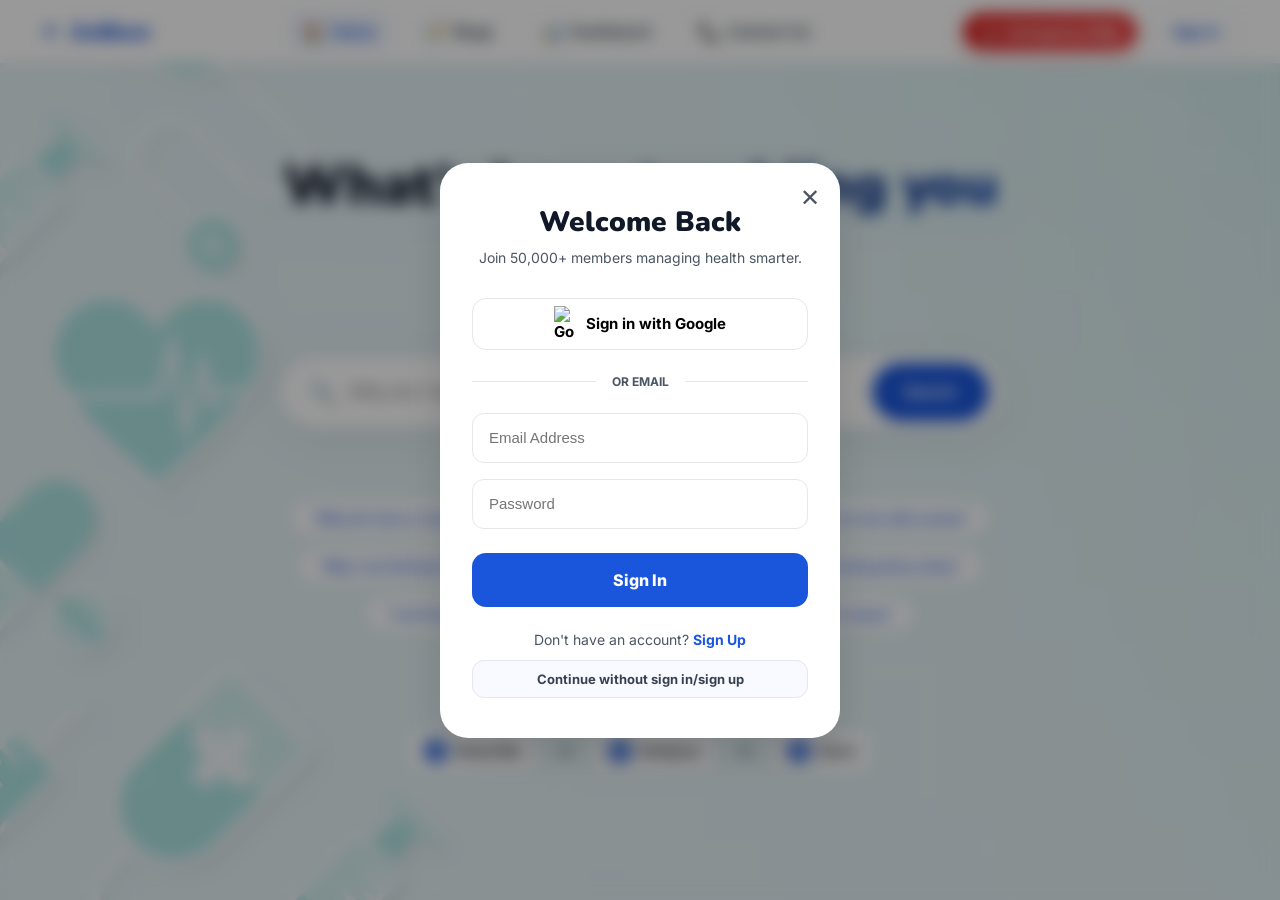
==== commit d80939ec: "Initial commit" ====
--- a/index.html
+++ b/index.html
@@ -1,4553 +1,93 @@
 <!DOCTYPE html>
 <html lang="en">
+<head>
+  <meta charset="UTF-8">
+  <meta name="viewport" content="width=device-width, initial-scale=1.0, maximum-scale=1.0, user-scalable=no">
+  <title>Astikan Healthcare — Modular</title>
+  
+  <!-- Fonts -->
+  <link rel="preconnect" href="https://fonts.googleapis.com">
+  <link rel="preconnect" href="https://fonts.gstatic.com" crossorigin>
+  <link href="https://fonts.googleapis.com/css2?family=Inter:wght@400;500;600;700;800;900&family=Nunito:wght@700;800;900&display=swap" rel="stylesheet">
+  
+  <!-- Premium Styles -->
+  <link rel="stylesheet" href="css/premium.css">
+  
+  <style>
+    /* Loader for modular parts */
+    #main-loader {
+      position: fixed;
+      inset: 0;
+      background: #fff;
+      display: flex;
+      align-items: center;
+      justify-content: center;
+      z-index: 100000;
+      font-family: 'Inter', sans-serif;
+      font-weight: 700;
+      color: #1A56DB;
+    }
+  </style>
+</head>
+<body>
 
-<head>
-  <meta charset="UTF-8" />
-  <meta name="viewport" content="width=device-width, initial-scale=1.0, viewport-fit=cover" />
-  <title>Astikan – Smart Health Assistant</title>
-  <meta name="description" content="Understand your symptoms and find affordable care near you." />
-  <link rel="preconnect" href="https://fonts.googleapis.com" />
-  <link rel="preconnect" href="https://fonts.gstatic.com" crossorigin />
-  <link
-    href="https://fonts.googleapis.com/css2?family=Inter:wght@400;500;600;700;800;900&family=Nunito:wght@700;800;900&display=swap"
-    rel="stylesheet" />
-  <style>
-    /* ╔════════════════════════════════════════════════════
-   ║  DESIGN TOKENS — strict 4px grid, fluid type
-   ╚════════════════════════════════════════════════════ */
-    :root {
-      /* Brand colours */
-      --blue: #1A56DB;
-      --blue2: #3B82F6;
-      --blue3: #7BA7F7;
-      --bluebg: #EEF4FF;
-      --green: #10B981;
-      --greenbg: #ECFDF5;
-      --orange: #F59E0B;
-      --orangebg: #FFFBEB;
-      --bg: #F0F4FF;
-      --white: #FFFFFF;
-      --t1: #111827;
-      --t2: #374151;
-      --t3: #4B5563;
-      /* Darkened for accessibility */
-      --border: #E5E7EB;
+  <div id="main-loader">Loading Astikan...</div>
 
-      /* Shadows */
-      --sh0: 0 1px 3px rgba(0, 0, 0, .06);
-      --sh1: 0 2px 8px rgba(0, 0, 0, .09);
-      --sh2: 0 6px 24px rgba(0, 0, 0, .11);
-      --sh3: 0 14px 44px rgba(0, 0, 0, .13);
+  <div id="app-root" style="display: none;">
+    <!-- Partials will be loaded here -->
+    <div id="header-part"></div>
+    <div id="drawer-part"></div>
+    
+    <main id="screens-container">
+      <div id="home-screen"></div>
+      <div id="questions-screen"></div>
+      <div id="visual-screen"></div>
+      <div id="summary-screen"></div>
+      <div id="savings-screen"></div>
+      <div id="plan-screen"></div>
+    </main>
 
-      /* Radii */
-      --r1: 6px;
-      --r2: 10px;
-      --r3: 14px;
-      --r4: 20px;
-      --r5: 28px;
+    <div id="nav-part"></div>
+  </div>
 
-      /* ── Fluid Typography (clamp: min, fluid, max) ── */
-      --tx-xs: clamp(10px, .7vw + 7px, 12px);
-      --tx-sm: clamp(12px, .7vw + 9px, 14px);
-      --tx-base: clamp(13px, .6vw + 11px, 15px);
-      --tx-md: clamp(14px, .6vw + 12px, 16px);
-      --tx-lg: clamp(16px, 1vw + 12px, 22px);
-      --tx-xl: clamp(18px, 1.8vw + 11px, 28px);
-      --tx-2xl: clamp(22px, 2.8vw + 10px, 38px);
-      --tx-hero: clamp(24px, 3.5vw + 10px, 46px);
-
-      /* ── Layout: page horizontal padding ── */
-      --px: 48px;
-
-      /* ── Card & component padding ── */
-      --cp: 24px;
-      /* card padding */
-      --cp-s: 16px;
-      /* small card padding */
-
-      /* ── Gaps ── */
-      --gg: 24px;
-      /* grid gap (major) */
-      --cg: 16px;
-      /* card-to-card gap */
-      --ig: 12px;
-      /* item gap inside a card */
-
-      /* ── Heights ── */
-      --hdr: 64px;
-      /* sticky header */
-      --nav: 60px;
-      /* bottom nav */
-      --btn: 48px;
-      /* button height */
-
-      /* ── Orbit ── */
-      --orb-r-av: 85px;
-      --orb-r-body: 145px;
-      --orb-zone: 360px;
-      --orb-svg: 190px;
-      --av-orb-size: 220px;
-      --av-orb-svg: 108px;
-
-      /* Font */
-      --font: 'Inter', 'Nunito', sans-serif;
-    }
-
-    /* ── Breakpoint token overrides ── */
-    @media(max-width:1280px) {
-      :root {
-        --px: 40px
+  <!-- Modular Parts Loader Script -->
+  <script>
+    async function loadPart(id, url) {
+      try {
+        const response = await fetch(url);
+        const html = await response.text();
+        document.getElementById(id).innerHTML = html;
+      } catch (err) {
+        console.error("Failed to load " + url, err);
       }
     }
 
-    @media(max-width:1024px) {
-      :root {
-        --px: 32px;
-        --cp: 20px;
-        --cp-s: 14px;
-        --gg: 20px;
-        --cg: 14px;
-        --orb-r-av: 72px;
-        --orb-r-body: 118px;
-        --orb-zone: 300px;
-        --orb-svg: 154px;
-        --av-orb-size: 200px;
-        --av-orb-svg: 96px
-      }
+    async function initApp() {
+      const parts = [
+        { id: 'header-part', url: 'parts/header.html' },
+        { id: 'drawer-part', url: 'parts/drawer.html' },
+        { id: 'nav-part', url: 'parts/bottom-nav.html' },
+        { id: 'home-screen', url: 'screens/home.html' },
+        { id: 'questions-screen', url: 'screens/questions.html' },
+        { id: 'visual-screen', url: 'screens/visual.html' },
+        { id: 'summary-screen', url: 'screens/summary.html' },
+        { id: 'savings-screen', url: 'screens/savings.html' },
+        { id: 'plan-screen', url: 'screens/plan.html' }
+      ];
+
+      await Promise.all(parts.map(p => loadPart(p.id, p.url)));
+      
+      // Remove loader and show app
+      document.getElementById('main-loader').style.display = 'none';
+      document.getElementById('app-root').style.display = 'block';
+      
+      // Initialize premium JS
+      const script = document.createElement('script');
+      script.src = 'js/premium.js';
+      document.body.appendChild(script);
     }
 
-    @media(max-width:768px) {
-      :root {
-        --px: 20px;
-        --cp: 16px;
-        --cp-s: 12px;
-        --gg: 16px;
-        --cg: 12px;
-        --ig: 10px;
-        --hdr: 56px;
-        --nav: 54px;
-        --orb-r-av: 60px;
-        --orb-r-body: 110px;
-        --orb-zone: 280px;
-        --orb-svg: 142px;
-        --av-orb-size: 170px;
-        --av-orb-svg: 80px
-      }
-    }
-
-    @media(max-width:600px) {
-      :root {
-        --px: 16px;
-        --gg: 14px;
-        --cg: 10px;
-        --orb-r-body: 98px;
-        --orb-zone: 254px;
-        --orb-svg: 128px
-      }
-    }
-
-    @media(max-width:480px) {
-      :root {
-        --px: 12px;
-        --cp: 14px;
-        --cp-s: 10px;
-        --gg: 12px;
-        --cg: 10px;
-        --ig: 8px;
-        --hdr: 52px;
-        --nav: 50px;
-        --btn: 46px;
-        --orb-r-av: 50px;
-        --orb-r-body: 88px;
-        --orb-zone: 230px;
-        --orb-svg: 115px;
-        --av-orb-size: 150px;
-        --av-orb-svg: 70px
-      }
-    }
-
-    @media(max-width:375px) {
-      :root {
-        --px: 10px;
-        --cp: 12px;
-        --cp-s: 9px;
-        --gg: 10px;
-        --cg: 8px;
-        --ig: 6px;
-        --orb-r-av: 42px;
-        --orb-r-body: 76px;
-        --orb-zone: 200px;
-        --orb-svg: 99px;
-        --av-orb-size: 130px;
-        --av-orb-svg: 61px
-      }
-    }
-
-    /* ╔════════════════════════════════════════════════════
-   ║  RESET + BASE
-   ╚════════════════════════════════════════════════════ */
-    *,
-    *::before,
-    *::after {
-      box-sizing: border-box;
-      margin: 0;
-      padding: 0
-    }
-
-    * {
-      min-width: 0
-    }
-
-    /* prevent flex overflow */
-    html {
-      scroll-behavior: smooth;
-      overflow-x: hidden;
-      -webkit-text-size-adjust: none
-    }
-
-    body {
-      font-family: var(--font);
-      background: var(--bg);
-      color: var(--t1);
-      min-height: 100dvh;
-      overflow-x: hidden;
-      -webkit-font-smoothing: antialiased;
-      font-size: var(--tx-base)
-    }
-
-    button {
-      font-family: var(--font);
-      cursor: pointer;
-      border: none;
-      background: none
-    }
-
-    ul,
-    ol {
-      list-style: none
-    }
-
-    svg,
-    img {
-      display: block;
-      max-width: 100%
-    }
-
-    p {
-      overflow-wrap: break-word
-    }
-
-    h1,
-    h2,
-    h3 {
-      overflow-wrap: break-word;
-      font-family: 'Nunito', sans-serif
-    }
-
-    /* ╔════════════════════════════════════════════════════
-   ║  GLOBAL HEADER
-   ╚════════════════════════════════════════════════════ */
-    .hdr {
-      position: sticky;
-      top: 0;
-      z-index: 9000;
-      display: flex;
-      align-items: center;
-      justify-content: space-between;
-      height: var(--hdr);
-      padding: 0 var(--px);
-      background: var(--white);
-      border-bottom: 1px solid var(--border);
-      box-shadow: var(--sh0);
-    }
-
-    .brand {
-      display: flex;
-      align-items: center;
-      gap: 10px;
-      flex-shrink: 0
-    }
-
-    .brand-ico {
-      font-size: 24px;
-      color: var(--blue);
-      line-height: 1
-    }
-
-    .brand-nm {
-      font-size: 22px;
-      font-weight: 900;
-      color: var(--blue);
-      font-family: 'Nunito', sans-serif;
-      letter-spacing: -.4px
-    }
-
-    .hdr-mid {
-      flex: 1;
-      display: flex;
-      justify-content: center;
-      gap: 24px
-    }
-
-    .nav-lnk {
-      display: flex;
-      align-items: center;
-      gap: 8px;
-      font-size: 15px;
-      font-weight: 700;
-      color: var(--t2);
-      padding: 8px 12px;
-      border-radius: 12px;
-      transition: all 0.2s;
-      text-decoration: none;
-    }
-
-    .nav-lnk i {
-      font-style: normal;
-      font-size: 18px
-    }
-
-    .nav-lnk:hover {
-      background: var(--bluebg);
-      color: var(--blue)
-    }
-
-    .nav-lnk.active {
-      background: var(--bluebg);
-      color: var(--blue)
-    }
-
-    .hdr-r {
-      display: flex;
-      align-items: center;
-      gap: 16px
-    }
-
-    .ham {
-      display: none;
-      width: 40px;
-      height: 40px;
-      border-radius: 10px;
-      background: var(--bluebg);
-      color: var(--blue);
-      font-size: 20px;
-      align-items: center;
-      justify-content: center;
-      cursor: pointer;
-    }
-
-    .emg {
-      background: linear-gradient(135deg, #DC2626, #EF4444);
-      color: #fff;
-      border-radius: 24px;
-      padding: 10px 18px;
-      font-size: 14px;
-      font-weight: 800;
-      box-shadow: 0 4px 15px rgba(220, 38, 38, 0.3);
-      transition: all 0.2s;
-      white-space: nowrap;
-      display: flex;
-      align-items: center;
-      gap: 8px;
-      animation: emg-pulse 6s infinite ease-in-out;
-    }
-
-    .btn-auth {
-      font-size: 14px;
-      font-weight: 800;
-      padding: 10px 18px;
-      border-radius: 12px;
-      transition: all 0.2s;
-      cursor: pointer;
-    }
-
-    .btn-auth.login {
-      color: var(--blue);
-      border: 1px solid var(--bluebg)
-    }
-
-    .btn-auth.login:hover {
-      background: var(--bluebg)
-    }
-
-    .btn-auth.join {
-      background: var(--blue);
-      color: #fff;
-      box-shadow: 0 4px 12px rgba(26, 86, 219, 0.2)
-    }
-
-    .btn-auth.join:hover {
-      transform: translateY(-1px);
-      box-shadow: 0 6px 18px rgba(26, 86, 219, 0.3)
-    }
-
-    /* ══ AUTH MODAL ══ */
-    .auth-overlay {
-      position: fixed;
-      inset: 0;
-      background: rgba(0, 0, 0, 0.4);
-      backdrop-filter: blur(8px);
-      z-index: 100000;
-      display: none;
-      align-items: center;
-      justify-content: center;
-      opacity: 0;
-      transition: opacity 0.3s
-    }
-
-    .auth-overlay.open {
-      display: flex;
-      opacity: 1
-    }
-
-    .auth-card {
-      background: var(--white);
-      width: 92%;
-      max-width: 400px;
-      border-radius: var(--r5);
-      padding: 40px 32px;
-      position: relative;
-      transform: translateY(20px);
-      transition: transform 0.3s;
-      box-shadow: var(--sh3)
-    }
-
-    .auth-overlay.open .auth-card {
-      transform: translateY(0)
-    }
-
-    .auth-close {
-      position: absolute;
-      top: 20px;
-      right: 20px;
-      font-size: 24px;
-      cursor: pointer;
-      color: var(--t3)
-    }
-
-    .auth-tt {
-      font-size: 28px;
-      font-weight: 900;
-      font-family: 'Nunito';
-      text-align: center;
-      margin-bottom: 8px
-    }
-
-    .auth-sub {
-      font-size: 14px;
-      color: var(--t3);
-      text-align: center;
-      margin-bottom: 32px
-    }
-
-    .g-btn {
-      width: 100%;
-      height: 52px;
-      display: flex;
-      align-items: center;
-      justify-content: center;
-      gap: 12px;
-      border: 1px solid var(--border);
-      border-radius: 14px;
-      font-weight: 700;
-      font-size: 15px;
-      margin-bottom: 24px;
-      transition: all 0.2s
-    }
-
-    .g-btn:hover {
-      background: #F9FAFB;
-      border-color: var(--blue2)
-    }
-
-    .g-btn img {
-      width: 20px
-    }
-
-    .or-sep {
-      display: flex;
-      align-items: center;
-      gap: 16px;
-      margin-bottom: 24px;
-      color: var(--t3);
-      font-size: 12px;
-      font-weight: 700
-    }
-
-    .or-sep::before,
-    .or-sep::after {
-      content: '';
-      flex: 1;
-      height: 1px;
-      background: var(--border)
-    }
-
-    .a-form {
-      display: flex;
-      flex-direction: column;
-      gap: 16px
-    }
-
-    .a-input {
-      width: 100%;
-      height: 50px;
-      border: 1.5px solid var(--border);
-      border-radius: 12px;
-      padding: 0 16px;
-      font-size: 15px
-    }
-
-    .a-input:focus {
-      outline: none;
-      border-color: var(--blue)
-    }
-
-    .a-btn {
-      width: 100%;
-      height: 54px;
-      background: var(--blue);
-      color: #fff;
-      border-radius: 14px;
-      font-weight: 800;
-      font-size: 16px;
-      margin-top: 8px
-    }
-
-    .a-switch {
-      text-align: center;
-      margin-top: 24px;
-      font-size: 14px;
-      color: var(--t3)
-    }
-
-    .a-switch b {
-      color: var(--blue);
-      cursor: pointer
-    }
-
-    .emg:hover {
-      transform: scale(1.05);
-      box-shadow: 0 6px 20px rgba(220, 38, 38, 0.4)
-    }
-
-    /* Mobile Drawer */
-    .drawer {
-      position: fixed;
-      top: 0;
-      right: -100%;
-      width: 280px;
-      height: 100dvh;
-      background: var(--white);
-      z-index: 99999;
-      box-shadow: -10px 0 40px rgba(0, 0, 0, 0.1);
-      padding: var(--cp);
-      display: flex;
-      flex-direction: column;
-      gap: var(--gg);
-      transition: right 0.4s cubic-bezier(0.4, 0, 0.2, 1);
-    }
-
-    .drawer.open {
-      right: 0
-    }
-
-    .drawer-hdr {
-      display: flex;
-      align-items: center;
-      justify-content: space-between;
-      margin-bottom: var(--cg)
-    }
-
-    .drawer-lnk {
-      display: flex;
-      align-items: center;
-      gap: 12px;
-      font-size: 18px;
-      font-weight: 700;
-      color: var(--t1);
-      padding: 14px;
-      border-radius: var(--r2);
-      text-decoration: none;
-    }
-
-    .drawer-lnk:hover {
-      background: var(--bluebg);
-      color: var(--blue)
-    }
-
-    .overlay {
-      position: fixed;
-      inset: 0;
-      background: rgba(0, 0, 0, 0.4);
-      backdrop-filter: blur(4px);
-      z-index: 99998;
-      opacity: 0;
-      pointer-events: none;
-      transition: opacity 0.3s;
-    }
-
-    .overlay.open {
-      opacity: 1;
-      pointer-events: auto
-    }
-
-    @keyframes emg-pulse {
-
-      0%,
-      80%,
-      100% {
-        box-shadow: 0 4px 15px rgba(220, 38, 38, 0.3);
-      }
-
-      90% {
-        box-shadow: 0 0 0 12px rgba(220, 38, 38, 0);
-      }
-    }
-
-    /* ╔════════════════════════════════════════════════════
-   ║  SCREEN SYSTEM
-   ╚════════════════════════════════════════════════════ */
-    .screen {
-      display: none;
-      width: 100%;
-      overflow-x: hidden
-    }
-
-    .screen.active {
-      display: block;
-      animation: scr-in .36s ease both
-    }
-
-    @keyframes scr-in {
-      from {
-        opacity: 0;
-        transform: translateY(14px)
-      }
-
-      to {
-        opacity: 1;
-        transform: translateY(0)
-      }
-    }
-
-    /* Page wrapper — horizontal padding + bottom clearance for nav */
-    .pg {
-      max-width: 1240px;
-      margin: 0 auto;
-      padding: var(--gg) var(--px) calc(var(--nav) + var(--gg));
-    }
-
-    /* ╔════════════════════════════════════════════════════
-   ║  SHARED COMPONENTS
-   ╚════════════════════════════════════════════════════ */
-    .tag-pill {
-      display: inline-flex;
-      align-items: center;
-      gap: 6px;
-      font-size: var(--tx-xs);
-      font-weight: 700;
-      letter-spacing: 1.4px;
-      text-transform: uppercase;
-      color: var(--blue);
-      background: var(--bluebg);
-      border-radius: 20px;
-      padding: 4px 14px;
-      margin-bottom: var(--cg)
-    }
-
-    .lbl {
-      display: block;
-      font-size: var(--tx-xs);
-      font-weight: 700;
-      letter-spacing: 1.1px;
-      text-transform: uppercase;
-      color: var(--t3);
-      margin-bottom: var(--ig)
-    }
-
-    .bl {
-      color: var(--blue)
-    }
-
-    .go {
-      color: #F59E0B
-    }
-
-    .gr {
-      color: var(--green)
-    }
-
-    /* Cards */
-    .card {
-      background: var(--white);
-      border-radius: var(--r3);
-      padding: var(--cp);
-      border: 1px solid var(--border);
-      box-shadow: var(--sh0);
-      margin-bottom: var(--cg)
-    }
-
-    .card:last-child {
-      margin-bottom: 0
-    }
-
-    .card-blue {
-      background: linear-gradient(135deg, var(--bluebg), #F0F6FF);
-      border: 1px solid rgba(59, 130, 246, .14);
-      box-shadow: var(--sh1)
-    }
-
-    /* ╔════════════════════════════════════════════════════
-   ║  BUTTONS
-   ╚════════════════════════════════════════════════════ */
-    .btn {
-      display: inline-flex;
-      align-items: center;
-      justify-content: center;
-      gap: 8px;
-      border-radius: var(--r3);
-      font-weight: 700;
-      font-size: var(--tx-md);
-      min-height: var(--btn);
-      padding: 0 24px;
-      white-space: nowrap;
-      transition: transform .18s, box-shadow .18s, opacity .18s;
-    }
-
-    .btn-p {
-      background: linear-gradient(135deg, var(--blue), var(--blue2));
-      color: #fff;
-      box-shadow: 0 6px 20px rgba(26, 86, 219, .2);
-      border: 1px solid rgba(255, 255, 255, 0.1)
-    }
-
-    .btn-p:hover:not(:disabled) {
-      transform: translateY(-3px);
-      box-shadow: 0 12px 30px rgba(26, 86, 219, .5)
-    }
-
-    .btn-hero {
-      min-height: 60px;
-      padding: 0 32px;
-      font-size: var(--tx-lg);
-      letter-spacing: -0.2px
-    }
-
-    .btn-p:disabled {
-      opacity: .5;
-      cursor: not-allowed
-    }
-
-    .btn-o {
-      background: transparent;
-      color: var(--blue);
-      border: 2px solid var(--blue)
-    }
-
-    .btn-o:hover {
-      background: var(--bluebg)
-    }
-
-    .btn-g {
-      background: var(--white);
-      color: var(--t2);
-      border: 2px solid var(--border)
-    }
-
-    .btn-g:hover {
-      border-color: var(--blue2);
-      color: var(--blue)
-    }
-
-    .btn-bk {
-      background: #F8FAFF;
-      color: var(--t3);
-      border: 1.5px solid var(--border);
-      border-radius: var(--r2);
-      font-size: var(--tx-sm);
-      font-weight: 600;
-      min-height: var(--btn);
-      padding: 0 18px
-    }
-
-    .btn-bk:hover {
-      color: var(--t1);
-      border-color: #9CA3AF
-    }
-
-    .btn-nxt {
-      background: linear-gradient(135deg, var(--blue), var(--blue2));
-      color: #fff;
-      border-radius: var(--r3);
-      box-shadow: 0 4px 14px rgba(26, 86, 219, .28);
-      font-weight: 700;
-      font-size: var(--tx-md);
-      min-height: var(--btn);
-      padding: 0 24px
-    }
-
-    .btn-nxt:hover {
-      transform: translateY(-2px);
-      box-shadow: 0 8px 20px rgba(26, 86, 219, .38)
-    }
-
-    .btn-wide {
-      width: 100%;
-      margin-top: var(--cg)
-    }
-
-    /* ╔════════════════════════════════════════════════════
-   ║  BOTTOM NAV
-   ╚════════════════════════════════════════════════════ */
-    .bnav {
-      position: fixed;
-      bottom: 16px;
-      left: 50%;
-      transform: translateX(-50%);
-      z-index: 9999;
-      display: flex;
-      align-items: center;
-      justify-content: center;
-      height: 72px;
-      width: calc(100% - 32px);
-      max-width: 800px;
-      background: rgba(255, 255, 255, 0.85);
-      backdrop-filter: blur(12px);
-      -webkit-backdrop-filter: blur(12px);
-      border: 1px solid rgba(255, 255, 255, 0.4);
-      border-radius: 24px;
-      box-shadow: 0 12px 40px rgba(0, 0, 0, 0.12), 0 4px 12px rgba(0, 0, 0, 0.05);
-      padding: 0 8px;
-    }
-
-    .bnav-i {
-      display: flex;
-      align-items: center;
-      justify-content: space-evenly;
-      width: 100%;
-    }
-
-    .bstp {
-      display: flex;
-      flex-direction: column;
-      align-items: center;
-      justify-content: center;
-      gap: 2px;
-      border-radius: 18px;
-      color: var(--t3);
-      font-weight: 700;
-      transition: all .3s cubic-bezier(0.175, 0.885, 0.32, 1.275);
-      flex: 1;
-      padding: 8px 4px;
-      min-width: 48px;
-      max-width: 110px;
-    }
-
-    .bstp:hover:not(.active) {
-      color: var(--blue);
-      background: rgba(26, 86, 219, 0.05)
-    }
-
-    .bstp.active {
-      background: var(--blue);
-      color: #fff !important;
-      transform: translateY(-8px) scale(1.05);
-      box-shadow: 0 8px 25px rgba(26, 86, 219, 0.35);
-    }
-
-    .bstp.active .bi,
-    .bstp.active .bl {
-      color: #fff !important
-    }
-
-    .bstp .bi {
-      font-size: 22px;
-      line-height: 1;
-      margin-bottom: 2px
-    }
-
-    .bstp .bl {
-      font-size: 12px;
-      white-space: nowrap;
-      line-height: 1;
-      font-weight: 800;
-      color: inherit
-    }
-
-    .bstp.active .bl {
-      color: #fff !important;
-      opacity: 1
-    }
-
-    .bstp.done:not(.active) {
-      color: var(--green)
-    }
-
-    .bstp:not(.active) .bl {
-      opacity: 0.4;
-      font-weight: 600
-    }
-
-    /* ≤768: shrink horizontal padding */
-    @media(max-width:768px) {
-      .bnav {
-        height: 64px;
-        bottom: 12px;
-        border-radius: 18px
-      }
-
-      .bstp {
-        padding: 6px 2px;
-        max-width: 90px
-      }
-
-      .bstp .bl {
-        display: none
-      }
-    }
-
-    /* ≤600 */
-    @media(max-width:600px) {
-      .bstp {
-        max-width: 64px
-      }
-
-      .bstp .bi {
-        font-size: 20px
-      }
-    }
-
-    /* ≤375 */
-    @media(max-width:375px) {
-      .bnav {
-        width: calc(100% - 20px)
-      }
-
-      .bstp .bi {
-        font-size: 19px
-      }
-    }
-
-    /* ╔════════════════════════════════════════════════════
-   ║  ORBIT ENGINE
-   ╚════════════════════════════════════════════════════ */
-    .orb-wrap {
-      position: absolute;
-      top: 50%;
-      left: 50%;
-      width: 0;
-      height: 0;
-      animation: oSpin var(--dur, 8s) linear infinite var(--delay, 0s);
-    }
-
-    .orb-bub {
-      position: absolute;
-      left: var(--r, 85px);
-      top: 50%;
-      animation: oCtr var(--dur, 8s) linear infinite var(--delay, 0s);
-      background: var(--white);
-      border: 2px solid var(--blue);
-      border-radius: 20px;
-      padding: 4px 9px;
-      font-size: var(--tx-xs);
-      font-weight: 700;
-      color: var(--blue);
-      box-shadow: 0 2px 10px rgba(26, 86, 219, .16);
-      white-space: nowrap;
-      display: flex;
-      align-items: center;
-      gap: 4px;
-    }
-
-    .orb-bub.symp {
-      background: linear-gradient(135deg, #EEF4FF, #F5F9FF);
-      border: 2px solid rgba(59, 130, 246, .34);
-      border-radius: 12px;
-      padding: 5px 8px;
-      flex-direction: column;
-      align-items: center;
-      gap: 2px;
-      text-align: center;
-      max-width: 82px;
-    }
-
-    .orb-bub.symp .so-i {
-      font-size: 15px;
-      line-height: 1
-    }
-
-    .orb-bub.symp .so-t {
-      font-size: 9px;
-      font-weight: 700;
-      line-height: 1.3;
-      color: var(--blue)
-    }
-
-    @keyframes oSpin {
-      from {
-        transform: translate(-50%, -50%) rotate(var(--start, 0deg))
-      }
-
-      to {
-        transform: translate(-50%, -50%) rotate(calc(var(--start, 0deg) + 360deg))
-      }
-    }
-
-    @keyframes oCtr {
-      from {
-        transform: translateY(-50%) rotate(calc(-1 * var(--start, 0deg)))
-      }
-
-      to {
-        transform: translateY(-50%) rotate(calc(-1 * (var(--start, 0deg) + 360deg)))
-      }
-    }
-
-    @keyframes floatC {
-
-      0%,
-      100% {
-        transform: translate(-50%, -50%) translateY(0);
-      }
-
-      50% {
-        transform: translate(-50%, -50%) translateY(-12px);
-      }
-    }
-
-    /* Float animations */
-    /* Float + Breathing combined */
-    @keyframes float {
-
-      0%,
-      100% {
-        transform: translateY(0) scale(1.0);
-      }
-
-      50% {
-        transform: translateY(-8px) scale(1.02);
-      }
-    }
-
-    .av-float {
-      animation: float 4s ease-in-out infinite;
-      transform-origin: center center;
-    }
-
-    /* Blinking animation */
-    @keyframes blink {
-
-      0%,
-      94%,
-      98%,
-      100% {
-        transform: scaleY(1);
-      }
-
-      96% {
-        transform: scaleY(0.1);
-      }
-    }
-
-    .av-eyes {
-      transform-origin: 100px 82px;
-      animation: blink 4s infinite;
-    }
-
-    /* Hero CTA Hover Reaction */
-    .s1-body:has(.btn-hero:hover) .av-card {
-      box-shadow: 0 15px 50px rgba(26, 86, 219, 0.15), 0 0 30px rgba(26, 86, 219, 0.3);
-      border-color: var(--blue2);
-      transform: translateY(-2px);
-    }
-
-    .s1-body:has(.btn-hero:hover) .av-float {
-      filter: drop-shadow(0 0 8px rgba(59, 130, 246, 0.4));
-    }
-
-    @keyframes sglow {
-
-      0%,
-      100% {
-        opacity: .3
-      }
-
-      50% {
-        opacity: .9
-      }
-    }
-
-    .sglow {
-      animation: sglow 1.9s ease-in-out infinite
-    }
-
-    @keyframes pdot {
-
-      0%,
-      100% {
-        transform: scale(1);
-        box-shadow: 0 0 0 0 rgba(59, 130, 246, .5)
-      }
-
-      50% {
-        transform: scale(1.2);
-        box-shadow: 0 0 0 6px rgba(59, 130, 246, 0)
-      }
-    }
-
-    @keyframes sleft {
-      from {
-        opacity: 0;
-        transform: translateX(-12px)
-      }
-
-      to {
-        opacity: 1;
-        transform: translateX(0)
-      }
-    }
-
-    @keyframes cfall {
-      0% {
-        transform: translateY(-28px)rotate(0);
-        opacity: 1
-      }
-
-      100% {
-        transform: translateY(68px)rotate(180deg);
-        opacity: 0
-      }
-    }
-
-    /* Avatar & body SVG inline styles shared */
-    .av-sm {
-      width: 48px;
-      height: auto;
-      flex-shrink: 0
-    }
-
-    /* ╔════════════════════════════════════════════════════
-   ║  SCREEN 1 — WELCOME
-   ╚════════════════════════════════════════════════════ */
-    .s1-body {
-      display: grid;
-      grid-template-columns: 5.5fr 4.5fr;
-      align-items: start;
-      gap: 48px;
-      max-width: 1240px;
-      margin: 0 auto;
-      min-height: calc(100dvh - var(--hdr) - var(--nav));
-      padding: var(--gg) var(--px) calc(var(--nav)+var(--gg));
-    }
-
-    .s1-left {
-      display: flex;
-      flex-direction: column
-    }
-
-    .greet {
-      display: inline-flex;
-      align-items: center;
-      gap: 6px;
-      background: var(--bluebg);
-      border-radius: 20px;
-      padding: 6px 16px;
-      font-size: var(--tx-base);
-      font-weight: 600;
-      color: var(--blue);
-      margin-bottom: var(--cg);
-      align-self: flex-start;
-    }
-
-    .step-row {
-      display: flex;
-      align-items: center;
-      gap: var(--ig);
-      margin-top: var(--gg);
-      flex-wrap: wrap
-    }
-
-    .st-pill {
-      display: flex;
-      align-items: center;
-      gap: 8px;
-      background: var(--white);
-      border-radius: var(--r2);
-      padding: 8px 14px;
-      border: 1px solid var(--border);
-      box-shadow: var(--sh0);
-      font-size: 15px;
-      font-weight: 700;
-      color: var(--t1)
-    }
-
-    .stn {
-      width: 24px;
-      height: 24px;
-      border-radius: 50%;
-      background: var(--blue);
-      color: #fff;
-      font-size: 12px;
-      font-weight: 800;
-      display: flex;
-      align-items: center;
-      justify-content: center;
-      flex-shrink: 0
-    }
-
-    .sdv {
-      color: var(--t2);
-      font-size: 18px;
-      font-weight: 700
-    }
-
-    .s1-right {
-      display: flex;
-      justify-content: center;
-      align-items: flex-start;
-      margin-top: 64px
-    }
-
-    .av-card {
-      position: relative;
-      background: linear-gradient(145deg, #EEF4FF, #F5F9FF);
-      border-radius: var(--r5);
-      padding: var(--cp) calc(var(--cp) - 4px);
-      display: flex;
-      flex-direction: column;
-      align-items: center;
-      gap: var(--cg);
-      box-shadow: var(--sh3);
-      border: 1px solid rgba(59, 130, 246, .12);
-      width: 100%;
-      max-width: 480px;
-      overflow: hidden;
-    }
-
-    .av-card svg.av-float {
-      width: clamp(130px, 17vw, 210px);
-      height: auto
-    }
-
-    .speech {
-      background: var(--white);
-      border-radius: var(--r3);
-      padding: var(--cp);
-      font-size: 18px;
-      font-weight: 600;
-      color: var(--t1);
-      line-height: 1.5;
-      border: 1px solid var(--border);
-      box-shadow: var(--sh1);
-      position: relative;
-      text-align: center;
-      width: 92%;
-    }
-
-    .speech::before {
-      content: '';
-      position: absolute;
-      top: -10px;
-      left: 50%;
-      transform: translateX(-50%);
-      width: 0;
-      height: 0;
-      border-left: 10px solid transparent;
-      border-right: 10px solid transparent;
-      border-bottom: 10px solid var(--white)
-    }
-
-    @keyframes fi {
-
-      0%,
-      100% {
-        transform: translateY(0)rotate(0)
-      }
-
-      50% {
-        transform: translateY(-6px)rotate(8deg)
-      }
-    }
-
-    .fi {
-      position: absolute;
-      font-size: 18px;
-      animation: fi 4s ease-in-out infinite
-    }
-
-    .fi1 {
-      top: 14px;
-      left: 14px
-    }
-
-    .fi2 {
-      top: 14px;
-      right: 14px;
-      animation-delay: .9s
-    }
-
-    .fi3 {
-      bottom: 76px;
-      left: 10px;
-      animation-delay: 1.9s
-    }
-
-    .fi4 {
-      bottom: 76px;
-      right: 10px;
-      animation-delay: .4s
-    }
-
-    .dots {
-      display: flex;
-      justify-content: center;
-      gap: 8px;
-      padding: var(--ig) 0 var(--cg)
-    }
-
-    .dot {
-      width: 8px;
-      height: 8px;
-      border-radius: 50%;
-      background: #D1D5DB;
-      transition: all .25s;
-      flex-shrink: 0
-    }
-
-    .dot.on {
-      width: 26px;
-      border-radius: 4px;
-      background: var(--blue)
-    }
-
-    /* ╔════════════════════════════════════════════════════
-   ║  SCREEN 2 — QUESTIONS
-   ╚════════════════════════════════════════════════════ */
-    .sq-grid {
-      display: grid;
-      grid-template-columns: 280px 1fr;
-      gap: var(--gg);
-      align-items: start
-    }
-
-    .sq-side {
-      display: flex;
-      flex-direction: column;
-      gap: var(--cg);
-      position: sticky;
-      top: calc(var(--hdr)+var(--ig))
-    }
-
-    .sq-av-panel {
-      background: linear-gradient(145deg, var(--bluebg), #F0F8FF);
-      border-radius: var(--r4);
-      padding: var(--cp-s);
-      border: 1px solid rgba(59, 130, 246, .12);
-      box-shadow: var(--sh1);
-      display: flex;
-      flex-direction: column;
-      align-items: center;
-      gap: var(--ig);
-    }
-
-    /* Orbit zone */
-    .av-orb {
-      position: relative;
-      width: var(--av-orb-size);
-      height: var(--av-orb-size);
-      display: grid;
-      place-items: center;
-    }
-
-    .av-orb-ring {
-      position: absolute;
-      width: calc(2 * var(--orb-r-av));
-      height: calc(2 * var(--orb-r-av));
-      border-radius: 50%;
-      border: 1.5px dashed rgba(59, 130, 246, 0.2);
-      pointer-events: none;
-      z-index: 1;
-    }
-
-    /* Avatar sits at perfect center — floatC bakes the translate-50 centering */
-    .av-orb-svg {
-      position: absolute;
-      top: 50%;
-      left: 50%;
-      width: var(--av-orb-svg);
-      height: auto;
-      z-index: 3;
-      animation: floatC 3.6s ease-in-out infinite;
-    }
-
-    .av-lbl {
-      font-size: var(--tx-xs);
-      font-weight: 700;
-      color: var(--blue);
-      background: var(--bluebg);
-      border-radius: 20px;
-      padding: 3px 12px
-    }
-
-    /* How-it-works */
-    .how-card {
-      background: var(--white);
-      border-radius: var(--r3);
-      padding: var(--cp-s);
-      border: 1px solid var(--border);
-      box-shadow: var(--sh0)
-    }
-
-    .how-tt {
-      font-size: var(--tx-sm);
-      font-weight: 700;
-      color: var(--t1);
-      margin-bottom: var(--ig)
-    }
-
-    .how-li {
-      display: flex;
-      flex-direction: column;
-      gap: var(--ig)
-    }
-
-    .how-li li {
-      font-size: var(--tx-sm);
-      color: var(--t2);
-      line-height: 1.5
-    }
-
-    /* Question card */
-    .sq-main {
-      display: flex;
-      flex-direction: column;
-      gap: 0
-    }
-
-    .sq-hrow {
-      display: flex;
-      justify-content: space-between;
-      align-items: center;
-      margin-bottom: var(--ig)
-    }
-
-    .sq-stag {
-      font-size: var(--tx-xs);
-      font-weight: 700;
-      letter-spacing: 1.4px;
-      text-transform: uppercase;
-      color: var(--blue);
-      background: var(--bluebg);
-      border-radius: 20px;
-      padding: 4px 14px
-    }
-
-    .sq-cnt {
-      font-size: 15px;
-      color: var(--t2);
-      font-weight: 700
-    }
-
-    .prog-tr {
-      height: 10px;
-      background: #E5E7EB;
-      border-radius: 5px;
-      overflow: hidden;
-      margin-bottom: var(--gg);
-      box-shadow: inset 0 1px 3px rgba(0, 0, 0, 0.08)
-    }
-
-    .prog-f {
-      height: 100%;
-      background: linear-gradient(90deg, var(--blue), #60A5FA);
-      border-radius: 5px;
-      transition: width .8s cubic-bezier(0.65, 0, 0.35, 1)
-    }
-
-    .sq-card {
-      background: var(--white);
-      border-radius: var(--r4);
-      padding: var(--cp);
-      box-shadow: var(--sh2);
-      border: 1px solid var(--border)
-    }
-
-    .sq-q {
-      font-size: var(--tx-xl);
-      font-weight: 900;
-      color: var(--t1);
-      line-height: 1.28;
-      margin-bottom: var(--ig)
-    }
-
-    .sq-hint {
-      font-size: var(--tx-sm);
-      color: var(--t3);
-      margin-bottom: var(--gg)
-    }
-
-    .opts {
-      display: grid;
-      grid-template-columns: 1fr 1fr;
-      gap: var(--cg);
-      margin-bottom: var(--gg)
-    }
-
-    .opt {
-      display: flex;
-      align-items: center;
-      gap: var(--ig);
-      border: 2px solid var(--border);
-      border-radius: var(--r3);
-      padding: var(--cp-s);
-      cursor: pointer;
-      background: var(--white);
-      font-size: var(--tx-base);
-      font-weight: 500;
-      color: var(--t2);
-      transition: all .25s ease;
-      min-height: clamp(56px, 7vw, 68px);
-    }
-
-    .opt:hover {
-      border-color: var(--blue2);
-      background: var(--bluebg);
-      color: var(--blue)
-    }
-
-    .opt.sel {
-      border: 3px solid var(--blue);
-      background: rgba(26, 86, 219, 0.05);
-      color: var(--blue);
-      box-shadow: 0 6px 16px rgba(26, 86, 219, 0.12);
-      transform: scale(1.02);
-      z-index: 2;
-      /* ensures border doesn't overlap weirdly */
-    }
-
-    /* 📝 Problem Input Styling */
-    .q-input-wrap {
-      margin-bottom: var(--gg);
-      display: flex;
-      flex-direction: column;
-      gap: 10px;
-    }
-
-    .q-input-label {
-      font-size: 14px;
-      font-weight: 800;
-      color: var(--t1);
-      margin-left: 4px;
-      display: flex;
-      align-items: center;
-      gap: 8px;
-    }
-
-    .q-input-label span {
-      font-size: 12px;
-      background: var(--bluebg);
-      color: var(--blue);
-      padding: 2px 8px;
-      border-radius: 6px;
-      font-weight: 700;
-    }
-
-    .q-input {
-      width: 100%;
-      border: 2px solid var(--border);
-      border-radius: var(--r3);
-      padding: 16px 20px;
-      font-size: 16px;
-      font-weight: 500;
-      color: var(--t1);
-      background: var(--white);
-      transition: all 0.25s ease;
-      min-height: 60px;
-      font-family: inherit;
-      box-shadow: var(--sh0);
-    }
-
-    .q-input:focus {
-      outline: none;
-      border-color: var(--blue);
-      box-shadow: 0 8px 24px rgba(26, 86, 219, 0.1);
-      background: #fff;
-      transform: translateY(-1px);
-    }
-
-    .q-input::placeholder {
-      color: var(--t3);
-      opacity: 0.5;
-    }
-
-    .opt-ic {
-      font-size: clamp(17px, 2vw, 22px);
-      flex-shrink: 0;
-      line-height: 1
-    }
-
-    .opt-lb {
-      flex: 1;
-      line-height: 1.35
-    }
-
-    .opt-ck {
-      width: 22px;
-      height: 22px;
-      border-radius: 50%;
-      flex-shrink: 0;
-      border: 2px solid var(--border);
-      display: flex;
-      align-items: center;
-      justify-content: center;
-      font-size: 11px;
-      transition: all .25s ease
-    }
-
-    .opt.sel .opt-ck {
-      background: var(--blue);
-      border-color: var(--blue);
-      color: #fff;
-      width: 28px;
-      height: 28px;
-      font-size: 14px
-    }
-
-    .sq-acts {
-      display: flex;
-      justify-content: space-between;
-      align-items: center;
-      gap: var(--ig);
-      margin-top: var(--cg)
-    }
-
-    .btn-nxt {
-      background: var(--blue);
-      color: #fff;
-      height: 58px;
-      min-width: 180px;
-      padding: 0 32px;
-      border-radius: var(--r3);
-      font-size: 18px;
-      font-weight: 800;
-      display: flex;
-      align-items: center;
-      justify-content: center;
-      gap: 10px;
-      box-shadow: 0 6px 20px rgba(26, 86, 219, 0.3);
-      transition: all 0.25s cubic-bezier(0.175, 0.885, 0.32, 1.275);
-    }
-
-    .btn-nxt:hover {
-      transform: translateY(-2px) scale(1.03);
-      box-shadow: 0 10px 25px rgba(26, 86, 219, 0.45)
-    }
-
-    .btn-nxt.pulse {
-      animation: pulse-btn 2s infinite
-    }
-
-    .btn-bk {
-      color: var(--t3);
-      font-size: 15px;
-      font-weight: 700;
-      padding: 10px 16px;
-      display: flex;
-      align-items: center;
-      gap: 6px;
-      transition: all 0.2s;
-    }
-
-    .btn-bk:hover {
-      color: var(--blue);
-      transform: translateX(-4px)
-    }
-
-    @keyframes pulse-btn {
-
-      0%,
-      100% {
-        transform: scale(1);
-      }
-
-      50% {
-        transform: scale(1.05);
-        box-shadow: 0 0 0 12px rgba(26, 86, 219, 0);
-      }
-    }
-
-    .enter-hint {
-      font-size: var(--tx-xs);
-      color: var(--t3);
-      margin-top: var(--gg);
-      text-align: right
-    }
-
-    .enter-hint kbd {
-      border: 1px solid #ccc;
-      border-radius: 4px;
-      padding: 2px 6px;
-      font-family: monospace;
-      font-size: 11px;
-      background: #f5f5f5
-    }
-
-    /* ╔════════════════════════════════════════════════════
-   ║  SCREEN 3 — VISUAL ANALYSIS
-   ╚════════════════════════════════════════════════════ */
-    .vu-grid {
-      display: grid;
-      grid-template-columns: 1fr auto 1fr;
-      gap: var(--gg);
-      align-items: start
-    }
-
-    .vu-badge {
-      display: inline-flex;
-      align-items: center;
-      gap: 6px;
-      background: var(--bluebg);
-      border-radius: 20px;
-      padding: 4px 14px;
-      font-size: var(--tx-xs);
-      font-weight: 700;
-      letter-spacing: 1.2px;
-      color: var(--blue);
-      text-transform: uppercase;
-      margin-bottom: var(--cg)
-    }
-
-    .vbn {
-      width: 20px;
-      height: 20px;
-      border-radius: 50%;
-      background: var(--blue);
-      color: #fff;
-      font-size: 11px;
-      font-weight: 800;
-      display: flex;
-      align-items: center;
-      justify-content: center;
-      flex-shrink: 0
-    }
-
-    .vu-tt {
-      font-size: var(--tx-lg);
-      font-weight: 800;
-      line-height: 1.35;
-      margin-bottom: var(--gg)
-    }
-
-    .symp-list {
-      display: flex;
-      flex-direction: column;
-      gap: var(--cg)
-    }
-
-    .si {
-      display: flex;
-      align-items: flex-start;
-      gap: var(--ig);
-      background: var(--white);
-      border-radius: var(--r3);
-      padding: var(--cp-s) var(--cp-s);
-      border: 1px solid var(--border);
-      box-shadow: var(--sh0);
-      animation: sleft .4s ease both
-    }
-
-    .si:nth-child(2) {
-      animation-delay: .07s
-    }
-
-    .si:nth-child(3) {
-      animation-delay: .14s
-    }
-
-    .si:nth-child(4) {
-      animation-delay: .21s
-    }
-
-    .si-i {
-      font-size: clamp(17px, 1.8vw, 20px);
-      flex-shrink: 0;
-      line-height: 1
-    }
-
-    .si-nm {
-      font-size: var(--tx-sm);
-      font-weight: 700;
-      color: var(--t1)
-    }
-
-    .si-dt {
-      font-size: var(--tx-xs);
-      color: var(--t3)
-    }
-
-    .anlz {
-      display: flex;
-      align-items: center;
-      gap: var(--ig);
-      margin-top: var(--gg);
-      font-size: var(--tx-sm);
-      color: var(--t3)
-    }
-
-    .pulse {
-      width: 10px;
-      height: 10px;
-      border-radius: 50%;
-      background: var(--blue2);
-      flex-shrink: 0;
-      animation: pdot 1.3s ease-in-out infinite
-    }
-
-    /* Body orbit zone */
-    .body-outer {
-      display: flex;
-      align-items: center;
-      justify-content: center;
-      background: linear-gradient(180deg, var(--bluebg), #F0FAFF);
-      border-radius: var(--r5);
-      border: 1px solid rgba(59, 130, 246, .12);
-      box-shadow: var(--sh3);
-      padding: var(--cp-s);
-      overflow: visible;
-    }
-
-    .body-orb {
-      position: relative;
-      width: var(--orb-zone);
-      height: calc(var(--orb-zone)*1.18);
-      display: flex;
-      align-items: center;
-      justify-content: center;
-    }
-
-    .body-orb .body-svg {
-      width: var(--orb-svg);
-      height: auto;
-      position: relative;
-      z-index: 2
-    }
-
-    .body-ring {
-      position: absolute;
-      width: calc(2 * var(--orb-r-body));
-      height: calc(2 * var(--orb-r-body));
-      border-radius: 50%;
-      border: 1.5px dashed rgba(59, 130, 246, .22);
-      pointer-events: none;
-      top: 50%;
-      left: 50%;
-      transform: translate(-50%, -50%);
-    }
-
-    /* Right panel */
-    .vu-rpan {
-      display: flex;
-      flex-direction: column;
-      gap: var(--cg)
-    }
-
-    .prog-card {
-      background: var(--white);
-      border-radius: var(--r3);
-      padding: var(--cp-s);
-      border: 1px solid var(--border);
-      box-shadow: var(--sh0)
-    }
-
-    .prog-lbl {
-      font-size: var(--tx-sm);
-      font-weight: 700;
-      color: var(--t1);
-      margin-bottom: var(--ig)
-    }
-
-    .prog-tr2 {
-      height: 10px;
-      background: var(--border);
-      border-radius: 5px;
-      overflow: hidden
-    }
-
-    .prog-in {
-      height: 100%;
-      background: linear-gradient(90deg, var(--blue), var(--blue3));
-      border-radius: 5px;
-      width: 0;
-      transition: width .3s
-    }
-
-    .prog-pct {
-      font-size: clamp(20px, 2.5vw, 30px);
-      font-weight: 800;
-      color: var(--blue);
-      margin-top: var(--ig)
-    }
-
-    .ai-box {
-      background: linear-gradient(135deg, var(--bluebg), #F0F8FF);
-      border-radius: var(--r3);
-      padding: var(--cp-s);
-      border: 1px solid rgba(59, 130, 246, .14);
-      box-shadow: var(--sh0);
-      display: flex;
-      flex-direction: column;
-      gap: var(--ig)
-    }
-
-    .ai-txt {
-      font-size: var(--tx-sm);
-      color: var(--t2);
-      line-height: 1.7
-    }
-
-    /* ╔════════════════════════════════════════════════════
-   ║  SCREEN 4 — HEALTH SUMMARY
-   ╚════════════════════════════════════════════════════ */
-    .hs-grid {
-      display: grid;
-      grid-template-columns: 1fr 1fr;
-      gap: var(--gg);
-      align-items: start
-    }
-
-    .hs-tt {
-      font-size: var(--tx-2xl);
-      font-weight: 900;
-      line-height: 1.2;
-      margin-bottom: var(--cg)
-    }
-
-    .diag-row {
-      display: flex;
-      flex-direction: column;
-      align-items: flex-start;
-      gap: 12px;
-      margin-top: 2px
-    }
-
-    .diag-nm {
-      font-size: clamp(32px, 6vw, 48px);
-      font-weight: 900;
-      color: var(--t1);
-      line-height: 1.05;
-      letter-spacing: -0.5px
-    }
-
-    .ctag {
-      display: inline-flex;
-      align-items: center;
-      background: #DCFCE7;
-      color: #166534;
-      border-radius: 20px;
-      padding: 6px 16px;
-      font-size: 13px;
-      font-weight: 700
-    }
-
-    .sev-row {
-      display: flex;
-      align-items: center;
-      gap: 14px
-    }
-
-    .sev-chip {
-      background: #FEF9C3;
-      color: #854D0E;
-      border-radius: 6px;
-      padding: 4px 12px;
-      font-size: 13px;
-      font-weight: 800;
-      text-transform: uppercase;
-      letter-spacing: 0.5px
-    }
-
-    .sev-desc {
-      font-size: var(--tx-sm);
-      color: var(--t2);
-      line-height: 1.5;
-      margin: 0
-    }
-
-    .act-li {
-      display: flex;
-      flex-direction: column;
-      gap: var(--ig)
-    }
-
-    .act-li li {
-      display: flex;
-      align-items: flex-start;
-      gap: var(--ig);
-      font-size: var(--tx-sm);
-      color: var(--t2);
-      line-height: 1.5
-    }
-
-    .chk {
-      width: 20px;
-      height: 20px;
-      border-radius: 50%;
-      background: var(--green);
-      color: #fff;
-      font-size: 11px;
-      display: flex;
-      align-items: center;
-      justify-content: center;
-      flex-shrink: 0;
-      margin-top: 1px
-    }
-
-    .hs-rp {
-      display: flex;
-      flex-direction: column;
-      gap: 12px
-    }
-
-    .hs-ai {
-      display: flex;
-      align-items: flex-start;
-      gap: var(--cp-s);
-      background: linear-gradient(135deg, var(--bluebg), #F0F8FF);
-      border-radius: var(--r3);
-      padding: var(--cp-s);
-      border: 1px solid rgba(59, 130, 246, .14);
-      box-shadow: var(--sh0)
-    }
-
-    .hs-ai-msg {
-      font-size: var(--tx-sm);
-      color: var(--t2);
-      line-height: 1.7;
-      font-style: italic
-    }
-
-    .stat-row {
-      display: grid;
-      grid-template-columns: repeat(3, 1fr);
-      gap: 6px;
-      margin-top: var(--ig)
-    }
-
-    .stat-b {
-      background: #FAFAFB;
-      border-radius: var(--r2);
-      padding: 4px 2px;
-      border: 1.5px solid var(--border);
-      box-shadow: 0 1px 3px rgba(0, 0, 0, 0.02);
-      text-align: center;
-      display: flex;
-      flex-direction: column;
-      align-items: center;
-      gap: 0
-    }
-
-    .stat-n {
-      font-size: 16px;
-      font-weight: 800;
-      color: var(--blue)
-    }
-
-    .stat-l {
-      font-size: 9px;
-      color: var(--t3);
-      text-transform: uppercase;
-      letter-spacing: 0.3px;
-      font-weight: 600;
-      opacity: 0.7
-    }
-
-    .tl-card {
-      background: var(--white);
-      border-radius: var(--r3);
-      padding: var(--cp-s);
-      border: 1px solid var(--border);
-      box-shadow: var(--sh0)
-    }
-
-    .tl-steps {
-      display: flex;
-      flex-direction: column;
-      gap: var(--cg);
-      padding-left: 4px;
-      margin-top: var(--ig)
-    }
-
-    .tl-s {
-      display: flex;
-      align-items: center;
-      gap: var(--ig);
-      padding-left: 14px;
-      border-left: 2px solid var(--border);
-      position: relative;
-      padding-bottom: 4px
-    }
-
-    .tl-s.on {
-      border-left-color: var(--blue)
-    }
-
-    .tl-dot {
-      width: 12px;
-      height: 12px;
-      border-radius: 50%;
-      background: var(--border);
-      position: absolute;
-      left: -7px
-    }
-
-    /* Reassurance Card */
-    .re-card {
-      background: var(--bluebg);
-      border-radius: var(--r3);
-      padding: 24px;
-      margin-bottom: var(--gg);
-      border-left: 5px solid var(--blue);
-      box-shadow: 0 1px 3px rgba(0, 0, 0, 0.05);
-    }
-
-    .re-tt {
-      font-size: 19px;
-      font-weight: 800;
-      color: var(--t1);
-      margin-bottom: 8px;
-      display: block
-    }
-
-    .re-ms {
-      font-size: 16px;
-      font-weight: 500;
-      color: var(--t2);
-      line-height: 1.6;
-      display: block
-    }
-
-    .tl-s.on .tl-dot {
-      background: var(--blue)
-    }
-
-    .tl-t {
-      font-size: var(--tx-sm);
-      color: var(--t2)
-    }
-
-    .tl-s.on .tl-t {
-      font-weight: 700;
-      color: var(--blue)
-    }
-
-    /* ╔════════════════════════════════════════════════════
-   ║  SCREEN 5 — COST ANALYZER
-   ╚════════════════════════════════════════════════════ */
-    .ps-banner {
-      background: linear-gradient(135deg, #fff, #f8faff);
-      border-radius: var(--r3);
-      padding: 10px var(--ig);
-      display: flex;
-      align-items: center;
-      justify-content: space-between;
-      border: 1.5px solid var(--bluebg);
-      margin-bottom: var(--ig);
-      box-shadow: var(--sh0)
-    }
-
-    .ps-diag-name {
-      font-size: 18px;
-      font-weight: 900;
-      color: var(--t1);
-      margin-bottom: 2px
-    }
-
-    .ps-diag-sub {
-      font-size: 12px;
-      color: var(--t3);
-      font-weight: 600
-    }
-
-    .ps-sev-val {
-      font-size: 13px;
-      font-weight: 800;
-      background: var(--orangebg);
-      padding: 2px 10px;
-      border-radius: 20px;
-      color: #92400E
-    }
-
-    .ps-conf {
-      font-size: 12px;
-      color: var(--blue);
-      font-weight: 800
-    }
-
-    .ca-grid {
-      display: grid;
-      grid-template-columns: 1fr 1fr;
-      gap: var(--gg);
-      align-items: start
-    }
-
-    .ca-tt {
-      font-size: var(--tx-2xl);
-      font-weight: 900;
-      margin-bottom: var(--cg)
-    }
-
-    .ca-loc {
-      display: flex;
-      align-items: center;
-      gap: 8px;
-      font-size: var(--tx-sm);
-      color: var(--t2);
-      margin-bottom: var(--cg)
-    }
-
-    .ca-loc strong {
-      font-weight: 600
-    }
-
-    .ch {
-      border: none;
-      color: var(--blue);
-      font-size: var(--tx-xs);
-      font-weight: 700;
-      cursor: pointer;
-      padding: 0;
-      background: none
-    }
-
-    .ch:hover {
-      text-decoration: underline
-    }
-
-    .tabs {
-      display: flex;
-      margin-bottom: var(--cg);
-      border-radius: var(--r2);
-      overflow: hidden;
-      border: 1px solid var(--border);
-      width: fit-content;
-      flex-wrap: wrap
-    }
-
-    .tab {
-      padding: 9px 16px;
-      font-size: var(--tx-sm);
-      font-weight: 600;
-      background: var(--white);
-      color: var(--t3);
-      cursor: pointer;
-      transition: all .2s
-    }
-
-    .tab.active {
-      background: var(--blue);
-      color: #fff
-    }
-
-    .tip-b {
-      display: none
-    }
-
-    /* Budget Slider */
-    .bgt-wrap {
-      background: linear-gradient(135deg, var(--bluebg), #F0F8FF);
-      border-radius: var(--r4);
-      padding: var(--cp-s);
-      border: 1px solid rgba(59, 130, 246, .15);
-      box-shadow: var(--sh0);
-      margin-bottom: var(--cg);
-    }
-
-    .bgt-top {
-      display: flex;
-      align-items: flex-start;
-      justify-content: space-between;
-      margin-bottom: 8px
-    }
-
-    .bgt-title {
-      font-size: 15px;
-      font-weight: 700;
-      color: var(--t1)
-    }
-
-    .bgt-vbox {
-      display: flex;
-      align-items: baseline;
-      gap: 4px
-    }
-
-    .bgt-val {
-      font-size: 22px;
-      font-weight: 900;
-      color: var(--blue);
-      font-family: 'Nunito', sans-serif;
-      line-height: 1
-    }
-
-    .bgt-sub {
-      font-size: var(--tx-xs);
-      color: var(--t3)
-    }
-
-    .bgt-range {
-      -webkit-appearance: none;
-      appearance: none;
-      width: 100%;
-      height: 6px;
-      border-radius: 3px;
-      outline: none;
-      cursor: pointer;
-      background: linear-gradient(90deg, var(--blue) var(--pct, 46%), var(--border) var(--pct, 46%));
-      margin: var(--ig) 0;
-    }
-
-    .bgt-range::-webkit-slider-thumb {
-      -webkit-appearance: none;
-      width: 24px;
-      height: 24px;
-      border-radius: 50%;
-      background: var(--blue);
-      border: 3px solid white;
-      box-shadow: 0 2px 10px rgba(26, 86, 219, .38);
-      cursor: pointer;
-      transition: transform .15s;
-    }
-
-    .bgt-range::-webkit-slider-thumb:hover {
-      transform: scale(1.15)
-    }
-
-    .bgt-range::-moz-range-thumb {
-      width: 22px;
-      height: 22px;
-      border-radius: 50%;
-      background: var(--blue);
-      border: 3px solid white;
-      cursor: pointer
-    }
-
-    .bgt-mm {
-      display: flex;
-      justify-content: space-between;
-      font-size: var(--tx-xs);
-      color: var(--t3)
-    }
-
-    .bgt-tags {
-      display: flex;
-      gap: var(--ig);
-      margin-top: var(--cg);
-      flex-wrap: wrap
-    }
-
-    .bgt-tag {
-      display: inline-flex;
-      align-items: center;
-      gap: 4px;
-      border-radius: 20px;
-      padding: 4px 12px;
-      font-size: var(--tx-xs);
-      font-weight: 600;
-      cursor: pointer;
-      border: 1.5px solid var(--border);
-      background: var(--white);
-      color: var(--t3);
-      transition: all .15s;
-      flex-shrink: 0
-    }
-
-    .bgt-tag:hover,
-    .bgt-tag.on {
-      background: var(--blue);
-      color: #fff;
-      border-color: var(--blue)
-    }
-
-    /* Clinic cards */
-    .cl-list {
-      display: flex;
-      flex-direction: column;
-      gap: var(--ig)
-    }
-
-    .cl-card {
-      padding: 12px var(--ig);
-      border-radius: var(--r3);
-      background: #fff;
-      border: 1px solid var(--border);
-      transition: all 0.3s;
-      position: relative
-    }
-
-    .cl-card:hover {
-      transform: translateY(-2px);
-      box-shadow: var(--sh1)
-    }
-
-    .cl-row {
-      align-items: center;
-      display: flex;
-      gap: var(--ig)
-    }
-
-    .cl-nm {
-      font-size: 17px;
-      font-weight: 800;
-      color: var(--t1)
-    }
-
-    .pnew {
-      font-size: 19px;
-      font-weight: 900;
-      color: var(--blue);
-      line-height: 1
-    }
-
-    .pold {
-      font-size: 12px;
-      color: var(--t3);
-      text-decoration: line-through;
-      margin-top: 4px
-    }
-
-    .cl-dt {
-      font-size: 12px;
-      color: var(--t3);
-      font-weight: 600
-    }
-
-    .cl-card.bv {
-      border: 2.5px solid #10B981;
-      background: #F0FDF4;
-      transform: scale(1.02);
-      box-shadow: 0 10px 30px rgba(16, 185, 129, 0.15)
-    }
-
-    .bv-tag {
-      background: #10B981;
-      color: #fff;
-      padding: 3px 10px;
-      font-size: 10px;
-      font-weight: 900;
-      letter-spacing: 0.5px
-    }
-
-    /* Astikan save row */
-    .ast-row {
-      display: flex;
-      align-items: center;
-      gap: var(--ig);
-      background: linear-gradient(135deg, #EEF4FF, #E8F5FF);
-      border-radius: var(--r2);
-      padding: var(--ig) var(--cp-s);
-      margin-top: var(--ig);
-      border: 1px solid rgba(59, 130, 246, .16);
-    }
-
-    .ast-tx {
-      font-size: var(--tx-xs);
-      color: var(--t2);
-      line-height: 1.4;
-      flex: 1
-    }
-
-    .ast-tx b {
-      color: var(--blue);
-      font-size: var(--tx-sm)
-    }
-
-    .ast-badge {
-      display: inline-block;
-      background: var(--greenbg);
-      color: var(--green);
-      border-radius: 20px;
-      padding: 3px 10px;
-      font-size: var(--tx-xs);
-      font-weight: 800;
-      flex-shrink: 0;
-      white-space: nowrap
-    }
-
-    .cl-card.over {
-      opacity: 0.4;
-      filter: grayscale(1);
-      order: 2;
-      pointer-events: none
-    }
-
-    .cl-card:not(.over) {
-      order: 1
-    }
-
-
-    /* Right panel */
-    .ca-rp {
-      display: flex;
-      flex-direction: column;
-      gap: var(--cg)
-    }
-
-    .save-box {
-      background: linear-gradient(135deg, #10B981, #059669);
-      color: #fff;
-      border-radius: var(--r3);
-      padding: var(--ig) var(--cp);
-      display: flex;
-      flex-direction: column;
-      gap: 4px;
-      box-shadow: 0 8px 24px rgba(16, 185, 129, 0.2)
-    }
-
-    .save-amt {
-      font-size: 28px;
-      font-weight: 900;
-      letter-spacing: -0.5px
-    }
-
-    .piggy-row {
-      font-size: 11px;
-      opacity: 0.9;
-      font-weight: 600
-    }
-
-    .bgt-mini {
-      font-size: 12px;
-      font-weight: 700;
-      background: rgba(255, 255, 255, 0.15);
-      padding: 6px 10px;
-      border-radius: 10px;
-      margin-top: 4px
-    }
-
-    .cmp-card {
-      background: var(--white);
-      padding: var(--cp-s);
-      border-radius: var(--r3);
-      border: 1.5px dashed var(--bluebg);
-      text-align: center
-    }
-
-    .cmp-best {
-      font-size: 13px;
-      color: var(--t2);
-      font-weight: 600;
-      display: flex;
-      justify-content: center;
-      gap: 12px
-    }
-
-    .cmp-best strong {
-      color: var(--blue);
-      font-weight: 900
-    }
-
-    .ca-ai {
-      display: flex;
-      align-items: center;
-      gap: var(--ig);
-      padding: var(--cp-s);
-      border-radius: var(--r3)
-    }
-
-    .ca-ai-msg {
-      font-size: 13px;
-      color: var(--t2);
-      line-height: 1.6
-    }
-
-    /* ╔════════════════════════════════════════════════════
-   ║  SCREEN 6 — SMART PLAN
-   ╚════════════════════════════════════════════════════ */
-    .sr-grid {
-      display: grid;
-      grid-template-columns: 1fr 1fr;
-      gap: var(--gg);
-      align-items: start
-    }
-
-    .sr-left {
-      display: flex;
-      flex-direction: column;
-      gap: var(--cg)
-    }
-
-    .celeb {
-      background: linear-gradient(145deg, var(--bluebg), #F0FAFF, var(--greenbg));
-      border-radius: var(--r5);
-      padding: var(--cp);
-      text-align: center;
-      border: 1px solid rgba(59, 130, 246, .12);
-      box-shadow: var(--sh3);
-      position: relative;
-      overflow: hidden
-    }
-
-    .conf {
-      position: absolute;
-      top: 0;
-      left: 0;
-      right: 0;
-      display: flex;
-      justify-content: space-around;
-      font-size: 16px;
-      pointer-events: none
-    }
-
-    .conf span {
-      animation: cfall 3s ease-in-out infinite;
-      display: block
-    }
-
-    .conf span:nth-child(odd) {
-      animation-delay: .5s
-    }
-
-    .conf span:nth-child(even) {
-      animation-delay: 1.2s
-    }
-
-    .sr-av {
-      width: clamp(110px, 12vw, 155px);
-      height: auto;
-      animation: float 3.6s ease-in-out infinite;
-      margin: 0 auto
-    }
-
-    .sr-allset {
-      font-size: clamp(22px, 2.8vw, 32px);
-      font-weight: 900;
-      color: var(--t1);
-      margin-top: var(--ig)
-    }
-
-    .sr-sub {
-      font-size: var(--tx-md);
-      color: var(--t2)
-    }
-
-    .nxt-card {
-      background: var(--white);
-      border-radius: var(--r3);
-      padding: var(--cp-s);
-      border: 1px solid var(--border);
-      box-shadow: var(--sh0)
-    }
-
-    .nxt-steps {
-      display: flex;
-      flex-direction: column;
-      gap: var(--cg);
-      margin-top: var(--ig)
-    }
-
-    .nxt-s {
-      display: flex;
-      align-items: center;
-      gap: var(--cp-s);
-      font-size: var(--tx-base);
-      color: var(--t2);
-      font-weight: 500
-    }
-
-    .sr-grid {
-      display: grid;
-      grid-template-columns: 10fr 12fr;
-      gap: var(--gg);
-      align-items: start
-    }
-
-    .celeb {
-      background: linear-gradient(135deg, #f8faff, #f0f7ff);
-      border-radius: var(--r3);
-      padding: 16px;
-      text-align: center;
-      border: 1.5px solid var(--bluebg);
-      position: relative;
-      margin-bottom: 12px
-    }
-
-    .sr-av {
-      width: 95px;
-      height: auto;
-      margin: 0 auto
-    }
-
-    .sr-allset {
-      font-size: 18px;
-      font-weight: 900;
-      color: var(--t1);
-      margin-top: 8px
-    }
-
-    .sr-sub {
-      font-size: 12px;
-      color: var(--t2)
-    }
-
-    .rec-card.rec-top {
-      border: 2.5px solid #10B981 !important;
-      background: #F0FDF4 !important;
-      padding: 16px var(--ig);
-      transform: scale(1.02);
-      box-shadow: 0 10px 30px rgba(16, 185, 129, 0.1)
-    }
-
-    .rec-price {
-      font-size: 24px;
-      font-weight: 900;
-      color: #10B981;
-      background: none;
-      padding: 0
-    }
-
-    .best-match-badge {
-      background: #10B981;
-      color: #fff;
-      padding: 3px 12px;
-      font-size: 10px;
-      font-weight: 900;
-      border-radius: 20px;
-      margin-bottom: 8px;
-      display: inline-block
-    }
-
-    .btn-book {
-      height: 60px;
-      width: 100%;
-      font-size: 18px;
-      font-weight: 900;
-      box-shadow: 0 12px 35px rgba(26, 86, 219, 0.25);
-      margin-top: 20px
-    }
-
-    .nxt-strip {
-      display: flex;
-      justify-content: space-between;
-      background: var(--white);
-      padding: 12px;
-      border-radius: var(--r3);
-      border: 1px solid var(--border);
-      margin: 16px 0
-    }
-
-    .nxt-v {
-      display: flex;
-      flex-direction: column;
-      align-items: center;
-      gap: 4px;
-      flex: 1;
-      position: relative
-    }
-
-    .nxt-v:not(:last-child)::after {
-      content: '';
-      position: absolute;
-      top: 14px;
-      right: -50%;
-      width: 100%;
-      height: 2px;
-      background: var(--border);
-      z-index: 0
-    }
-
-    .nxt-v i {
-      width: 28px;
-      height: 28px;
-      border-radius: 50%;
-      background: var(--blue);
-      color: #fff;
-      display: flex;
-      align-items: center;
-      justify-content: center;
-      font-size: 12px;
-      font-style: normal;
-      font-weight: 900;
-      z-index: 1
-    }
-
-    .nxt-v p {
-      font-size: 11px;
-      font-weight: 800;
-      color: var(--t2)
-    }
-
-    .ap-card-box {
-      background: linear-gradient(165deg, #1e293b, #0f172a);
-      border-radius: var(--r3);
-      padding: 20px;
-      color: #fff;
-      margin-top: var(--gg);
-      position: relative;
-      overflow: hidden;
-      box-shadow: var(--sh3)
-    }
-
-    .ap-card-box::after {
-      content: '';
-      position: absolute;
-      top: -20%;
-      right: -20%;
-      width: 200px;
-      height: 200px;
-      background: radial-gradient(circle, rgba(59, 130, 246, 0.2), transparent 70%);
-      pointer-events: none
-    }
-
-    .hp-card {
-      width: 100%;
-      max-width: 320px;
-      height: 180px;
-      background: rgba(255, 255, 255, 0.08);
-      backdrop-filter: blur(8px);
-      border: 1px solid rgba(255, 255, 255, 0.1);
-      border-radius: 18px;
-      margin: 12px auto;
-      padding: 24px;
-      display: flex;
-      flex-direction: column;
-      justify-content: space-between;
-      box-shadow: 0 20px 40px rgba(0, 0, 0, 0.3)
-    }
-
-    .hp-card-nm {
-      font-size: 14px;
-      font-weight: 800;
-      letter-spacing: 1px;
-      text-transform: uppercase;
-      opacity: 0.9
-    }
-
-    .hp-chip {
-      width: 40px;
-      height: 30px;
-      background: linear-gradient(135deg, #fcd34d, #fbbf24);
-      border-radius: 6px;
-      margin-bottom: 8px
-    }
-
-    .hp-num {
-      font-family: 'Courier New', monospace;
-      font-size: 18px;
-      letter-spacing: 2px
-    }
-
-    .btn-ap {
-      background: #fff;
-      color: #0f172a;
-      border-radius: var(--r2);
-      padding: 12px;
-      font-weight: 900;
-      font-size: 14px;
-      width: 100%;
-      margin-top: 12px;
-      text-align: center;
-      box-shadow: 0 8px 20px rgba(0, 0, 0, 0.2)
-    }
-
-    .alts-collapsed {
-      background: #fff;
-      border: 1px solid var(--border);
-      border-radius: var(--r3);
-      padding: 10px;
-      margin-top: 12px;
-      cursor: pointer;
-      display: flex;
-      justify-content: center;
-      align-items: center;
-      gap: 8px;
-      font-size: 13px;
-      font-weight: 700;
-      color: var(--blue)
-    }
-
-    .btn-sec {
-      background: none;
-      border: none;
-      color: var(--t3);
-      font-size: 12px;
-      font-weight: 700;
-      cursor: pointer;
-      padding: 8px;
-      text-decoration: underline
-    }
-
-
-    /* ╔════════════════════════════════════════════════════
-   ║  RESPONSIVE LAYOUT OVERRIDES
-   ╚════════════════════════════════════════════════════ */
-    /* 1024px — Laptop */
-    @media(max-width:1024px) {
-      .sq-grid {
-        grid-template-columns: 220px 1fr
-      }
-
-      .vu-grid {
-        gap: var(--gg)
-      }
-
-      .hdr {
-        padding: 0 var(--px)
-      }
-    }
-
-    /* 900px — Large Tablet */
-    @media(max-width:900px) {
-      .s1-body {
-        grid-template-columns: 1fr 1fr;
-        min-height: auto
-      }
-
-      .vu-grid {
-        grid-template-columns: 1fr
-      }
-
-      .vu-center {
-        order: 0
-      }
-
-      .vu-left {
-        order: 1
-      }
-
-      .vu-right {
-        order: 2
-      }
-
-      .hs-grid,
-      .ca-grid,
-      .sr-grid {
-        grid-template-columns: 1fr
-      }
-    }
-
-    /* 768px — Tablet Portrait */
-    @media(max-width:768px) {
-
-      /* Header */
-      .hdr {
-        padding: 0 var(--px)
-      }
-
-      .scr-lbl {
-        display: none
-      }
-
-      /* S1 */
-      :root {
-        --px: 24px;
-      }
-
-      .s1-body {
-        display: flex;
-        flex-direction: column;
-        align-items: center;
-        text-align: center;
-        gap: var(--gg);
-        padding: calc(var(--gg)*1.5) var(--px) calc(var(--nav)+var(--gg))
-      }
-
-      .s1-left {
-        align-items: center
-      }
-
-      .s1-right {
-        order: -1;
-        margin-top: 0;
-        width: 100%;
-        max-width: 360px
-      }
-
-      .av-card {
-        padding: var(--cp-s)
-      }
-
-      .s1-p {
-        margin: 0 auto var(--gg)
-      }
-
-      /* S2: sidebar becomes horizontal above question */
-      .sq-grid {
-        grid-template-columns: 1fr
-      }
-
-      .sq-side {
-        position: static;
-        flex-direction: row;
-        align-items: flex-start;
-        flex-wrap: wrap
-      }
-
-      .sq-av-panel {
-        flex: 0 0 auto
-      }
-
-      .how-card {
-        display: none
-      }
-
-      /* Nav */
-      .bstp .bl {
-        display: none
-      }
-    }
-
-    /* 600px — Phablet */
-    @media(max-width:600px) {
-      .s1-body {
-        grid-template-columns: 1fr;
-        padding: var(--gg) var(--px) calc(var(--nav)+var(--gg))
-      }
-
-      .bli {
-        display: none
-      }
-
-      .bstp {
-        padding: 3px 6px
-      }
-
-      .vu-grid {
-        gap: var(--cg)
-      }
-    }
-
-    /* 768px — Tablet Portrait */
-    @media(max-width:768px) {
-      .hdr-mid, .hdr-auth-btns, .emg {
-        display: none !important
-      }
-      .ham {
-        display: flex !important
-      }
-    }
-
-    /* 480px — Mobile */
-    @media(max-width:480px) {
-
-      /* S1 */
-      :root {
-        --px: 16px;
-      }
-
-      .s1-body {
-        padding: var(--gg) var(--px) calc(var(--nav)+var(--gg));
-        gap: var(--gg)
-      }
-
-      .s1-right {
-        max-width: 300px
-      }
-
-      .av-card svg.av-float {
-        width: 140px
-      }
-
-      .speech {
-        font-size: 15px;
-        padding: var(--cp-s)
-      }
-
-      .btn-hero {
-        min-height: 54px;
-        font-size: 18px;
-        width: 100%
-      }
-
-      .step-row {
-        display: none
-      }
-
-      /* S2: orbit stacks above question card, centered, compact */
-      .sq-grid {
-        grid-template-columns: 1fr;
-        gap: var(--cg)
-      }
-
-      .sq-side {
-        flex-direction: column;
-        align-items: center
-      }
-
-      .sq-av-panel {
-        width: auto;
-        border-radius: var(--r3)
-      }
-
-      /* 1-col options */
-      .opts {
-        grid-template-columns: 1fr;
-        gap: var(--ig)
-      }
-
-      .sq-card {
-        padding: var(--cp-s)
-      }
-
-      /* Screen 4 stays 3-col */
-      .stat-row {
-        grid-template-columns: repeat(3, 1fr)
-      }
-
-      /* Screen 5 */
-      .bgt-wrap {
-        padding: var(--cp-s)
-      }
-
-      /* Screen 6 */
-      .act-row {
-        flex-direction: column
-      }
-
-      .act-row .btn {
-        width: 100%
-      }
-    }
-
-    /* 375px — Small Mobile */
-    @media(max-width:375px) {
-
-      /* S2 */
-      .sq-card {
-        padding: 12px
-      }
-
-      .opts {
-        gap: 8px
-      }
-
-      .opt {
-        min-height: 50px;
-        padding: 10px 11px
-      }
-
-      /* Stats stay 3-col */
-      .stat-row {
-        grid-template-columns: repeat(3, 1fr)
-      }
-
-      /* Nav */
-      .bstp {
-        padding: 2px 4px;
-        min-width: 34px
-      }
-
-      .bstp .bi {
-        font-size: 16px
-      }
-    }
-
-    /* ── Rotating Hero Headline ── */
-    .h1-rot {
-      position: relative;
-      min-height: clamp(120px, 15vw, 150px);
-      margin-bottom: var(--gg);
-      display: flex;
-      align-items: center;
-      width: 100%;
-      pointer-events: none;
-    }
-
-    @media(max-width: 768px) {
-      .h1-rot {
-        min-height: 100px;
-      }
-    }
-
-    .h1-slide {
-      position: absolute;
-      top: 0;
-      left: 0;
-      width: 100%;
-      opacity: 0;
-      transform: translateY(32px) scale(0.98);
-      transition: all 0.65s cubic-bezier(0.23, 1, 0.32, 1);
-      font-size: var(--tx-hero);
-      font-weight: 900;
-      line-height: 1.1;
-      color: var(--t1);
-      margin: 0;
-      pointer-events: none;
-      font-family: 'Nunito', sans-serif;
-      letter-spacing: -0.025em;
-      filter: blur(8px);
-    }
-
-    .h1-slide.active {
-      opacity: 1;
-      transform: translateY(0) scale(1);
-      pointer-events: auto;
-      filter: blur(0);
-    }
-
-    .h1-slide.out {
-      opacity: 0;
-      transform: translateY(-28px) scale(0.98);
-      filter: blur(8px);
-    }
-
-    /* Fluid spacing and scale for S1 components */
-    .s1-p {
-      font-size: clamp(15px, 1.1vw, 17px);
-      color: var(--t2);
-      line-height: 1.7;
-      margin-bottom: var(--gg);
-      max-width: 520px;
-      font-weight: 500;
-      opacity: 0.9;
-    }
-
-    .time-note {
-      font-size: clamp(13px, 1vw, 14px);
-      color: var(--t3);
-      margin-top: var(--ig);
-      font-weight: 700;
-      letter-spacing: 0.3px;
-      text-transform: uppercase;
-    }
-
-    @media(max-width: 480px) {
-      .h1-rot {
-        min-height: 85px;
-        margin-bottom: var(--cg);
-      }
-
-      .h1-slide {
-        line-height: 1.15;
-        letter-spacing: -0.01em;
-      }
-    }
-
-    /* ── Animations ── */
-    @keyframes float {
-
-      0%,
-      100% {
-        transform: translateY(0) scale(1)
-      }
-
-      50% {
-        transform: translateY(-10px) scale(1.02)
-      }
-    }
-
-    @keyframes blink {
-
-      0%,
-      90%,
-      100% {
-        transform: scaleY(1)
-      }
-
-      95% {
-        transform: scaleY(0.1)
-      }
-    }
-
-    /* ── Patient Summary Banner (Screen 5 top) ── */
-    .ps-banner {
-      background: var(--white);
-      border-radius: var(--r4);
-      border: 1px solid var(--border);
-      box-shadow: var(--sh2);
-      padding: var(--cp) var(--cp);
-      margin-bottom: var(--gg);
-      display: grid;
-      grid-template-columns: 1fr auto auto;
-      gap: var(--gg);
-      align-items: center;
-      position: relative;
-      overflow: hidden;
-    }
-
-    /* Blue left accent bar */
-    .ps-banner::before {
-      content: '';
-      position: absolute;
-      left: 0;
-      top: 0;
-      bottom: 0;
-      width: 4px;
-      background: linear-gradient(180deg, var(--blue), var(--blue2));
-      border-radius: 0;
-    }
-
-    .ps-diag {
-      padding-left: 8px;
-      min-width: 0;
-    }
-
-    .ps-diag-label {
-      font-size: var(--tx-xs);
-      font-weight: 700;
-      letter-spacing: 1.1px;
-      text-transform: uppercase;
-      color: var(--t3);
-      margin-bottom: 4px;
-    }
-
-    .ps-diag-name {
-      font-size: var(--tx-xl);
-      font-weight: 900;
-      color: var(--t1);
-      line-height: 1.2;
-      font-family: 'Nunito', sans-serif;
-    }
-
-    .ps-diag-sub {
-      font-size: var(--tx-sm);
-      color: var(--t3);
-      margin-top: 4px;
-      line-height: 1.5;
-    }
-
-    .ps-sev {
-      display: flex;
-      flex-direction: column;
-      align-items: center;
-      gap: var(--ig);
-      padding: var(--cp-s) var(--cp);
-      background: var(--orangebg);
-      border-radius: var(--r3);
-      border: 1px solid rgba(245, 158, 11, .2);
-      flex-shrink: 0;
-      text-align: center;
-    }
-
-    .ps-sev-ico {
-      font-size: 28px;
-      line-height: 1
-    }
-
-    .ps-sev-lbl {
-      font-size: var(--tx-xs);
-      font-weight: 700;
-      color: #92400E;
-      text-transform: uppercase;
-      letter-spacing: .8px
-    }
-
-    .ps-sev-val {
-      font-size: var(--tx-md);
-      font-weight: 800;
-      color: #92400E;
-      background: #FEF9C3;
-      border-radius: 20px;
-      padding: 3px 10px
-    }
-
-    .ps-prof {
-      display: flex;
-      flex-direction: column;
-      align-items: center;
-      gap: var(--ig);
-      padding: var(--cp-s) var(--cp);
-      background: var(--bluebg);
-      border-radius: var(--r3);
-      border: 1px solid rgba(59, 130, 246, .15);
-      flex-shrink: 0;
-      text-align: center;
-    }
-
-    .ps-prof-ico {
-      font-size: 28px;
-      line-height: 1
-    }
-
-    .ps-prof-lbl {
-      font-size: var(--tx-xs);
-      font-weight: 700;
-      color: var(--blue);
-      text-transform: uppercase;
-      letter-spacing: .8px
-    }
-
-    .ps-prof-val {
-      font-size: var(--tx-sm);
-      font-weight: 800;
-      color: var(--blue)
-    }
-
-    /* Responsive: 2col on tablet, 1col on mobile */
-    @media(max-width:768px) {
-      .ps-banner {
-        grid-template-columns: 1fr 1fr;
-        grid-template-rows: auto auto;
-      }
-
-      .ps-diag {
-        grid-column: 1 / -1
-      }
-    }
-
-    @media(max-width:480px) {
-      .ps-banner {
-        grid-template-columns: 1fr;
-        gap: var(--cg);
-        padding: var(--cp-s)
-      }
-
-      .ps-diag {
-        padding-left: 6px
-      }
-
-      .ps-sev,
-      .ps-prof {
-        flex-direction: row;
-        justify-content: space-between;
-        text-align: left;
-        padding: var(--cp-s)
-      }
-
-      .ps-sev-ico,
-      .ps-prof-ico {
-        font-size: 22px
-      }
-    }
-
-    .ca-map {
-      width: 100%;
-      height: 200px;
-      background: #eef2ff;
-      border-radius: var(--r3);
-      margin-bottom: var(--gg);
-      position: relative;
-      overflow: hidden;
-      border: 1px solid var(--border);
-      box-shadow: inset 0 0 20px rgba(0, 0, 0, 0.03);
-    }
-
-    .map-bg {
-      position: absolute;
-      inset: 0;
-      background: radial-gradient(circle at 10% 10%, #fff 2px, transparent 2px), radial-gradient(circle at 40% 60%, #fff 2px, transparent 2px);
-      background-size: 40px 40px;
-      opacity: 0.4
-    }
-
-    .map-road {
-      position: absolute;
-      background: rgba(255, 255, 255, 0.8);
-      height: 4px;
-      border-radius: 2px
-    }
-
-    .pin {
-      position: absolute;
-      width: 12px;
-      height: 12px;
-      background: var(--blue);
-      border-radius: 50%;
-      border: 2px solid #fff;
-      box-shadow: 0 0 10px rgba(26, 86, 219, 0.4);
-      display: flex;
-      align-items: center;
-      justify-content: center;
-      animation: pin-float 3s ease-in-out infinite
-    }
-
-    .pin.usr {
-      background: var(--orange);
-      width: 16px;
-      height: 16px;
-      animation: pin-pulse 2s infinite
-    }
-
-    .pin-lbl {
-      position: absolute;
-      bottom: 20px;
-      left: 50%;
-      transform: translateX(-50%);
-      background: var(--white);
-      padding: 4px 8px;
-      border-radius: 6px;
-      font-size: 10px;
-      font-weight: 800;
-      white-space: nowrap;
-      box-shadow: var(--sh1);
-      border: 1px solid var(--border)
-    }
-
-    @keyframes pin-float {
-
-      0%,
-      100% {
-        transform: translateY(0)
-      }
-
-      50% {
-        transform: translateY(-5px)
-      }
-    }
-
-    @keyframes pin-pulse {
-      0% {
-        box-shadow: 0 0 0 0 rgba(245, 158, 11, 0.6)
-      }
-
-      100% {
-        box-shadow: 0 0 0 15px rgba(245, 158, 11, 0)
-      }
-    }
-  </style>
-</head>
-
-<body>
-
-  <!-- ══ GLOBAL HEADER ══ -->
-  <header class="hdr">
-    <div class="brand">
-      <span class="brand-ico">✦</span>
-      <span class="brand-nm">Astikan</span>
-    </div>
-
-    <nav class="hdr-mid">
-      <a href="index.html" class="nav-lnk active"><i>🏠</i> Home</a>
-      <a href="blog.html" class="nav-lnk"><i>📝</i> Blogs</a>
-      <a href="dashboard.html" class="nav-lnk"><i>📊</i> Dashboard</a>
-      <a href="contact.html" class="nav-lnk"><i>📞</i> Contact Us</a>
-    </nav>
-
-    <div class="hdr-r">
-      <div style="display:flex; align-items:center; gap:8px" class="hdr-auth-btns">
-        <button class="btn-auth login" onclick="openAuth('login')">Sign In</button>
-        <button class="btn-auth join" onclick="openAuth('signup')">Sign Up</button>
-      </div>
-      <button class="emg" onclick="location.href='emergency.html'"><span>🚨</span>Emergency Help</button>
-      <button class="ham" onclick="toggleMenu(true)">☰</button>
-    </div>
-  </header>
-
-  <!-- ══ AUTH MODAL ══ -->
-  <div class="auth-overlay" id="auth-modal">
-    <div class="auth-card">
-      <span class="auth-close" onclick="closeAuth()">✕</span>
-      <h2 class="auth-tt" id="auth-title">Welcome Back</h2>
-      <p class="auth-sub" id="auth-subtitle">Join 50,000+ members managing health smarter.</p>
-
-      <button class="g-btn" onclick="alert('Google Sign-in initialised…')">
-        <img src="https://www.gstatic.com/images/branding/product/1x/gsa_512dp.png" alt="Google">
-        Sign in with Google
-      </button>
-
-      <div class="or-sep">OR EMAIL</div>
-
-      <div class="a-form">
-        <input type="email" class="a-input" placeholder="Email Address">
-        <input type="password" class="a-input" placeholder="Password">
-        <button class="a-btn" id="auth-submit" onclick="alert('Success!')">Sign In</button>
-      </div>
-
-      <div class="a-switch" id="auth-switch">
-        Don't have an account? <b onclick="openAuth('signup')">Sign Up</b>
-      </div>
-    </div>
-  </div>
-
-  <!-- ══ MOBILE DRAWER ══ -->
-  <div class="overlay" onclick="toggleMenu(false)"></div>
-  <div class="drawer">
-    <div class="drawer-hdr">
-      <div class="brand">
-        <span class="brand-ico">✦</span>
-        <span class="brand-nm">Astikan</span>
-      </div>
-      <button class="ham" onclick="toggleMenu(false)">✕</button>
-    </div>
-    <a href="index.html" class="drawer-lnk"><i>🏠</i> Home</a>
-    <a href="blog.html" class="drawer-lnk"><i>📝</i> Blogs</a>
-    <a href="dashboard.html" class="drawer-lnk"><i>📊</i> Dashboard</a>
-    <a href="contact.html" class="drawer-lnk"><i>📞</i> Contact Us</a>
-    <div
-      style="margin-top:auto; padding-top:20px; border-top:1px solid var(--border); display:flex; flex-direction:column; gap:12px">
-      <button class="emg" onclick="location.href='emergency.html'" style="width:100%; justify-content:center; animation:none"><span>🚨</span>Emergency Help</button>
-      <div style="display:grid; grid-template-columns:1fr 1fr; gap:10px">
-        <button class="btn-auth login" onclick="openAuth('login')" style="width:100%; justify-content:center">Sign In</button>
-        <button class="btn-auth join" onclick="openAuth('signup')" style="width:100%; justify-content:center">Sign Up</button>
-      </div>
-    </div>
-  </div>
-
-  <!-- ══════════ SCREEN 1 — START ══════════ -->
-  <section class="screen active" id="s1">
-    <div class="s1-body">
-      <div class="s1-left">
-        <div class="greet" style="margin-top:var(--cg)"><span>👋</span>Hi Rohit, I’m here to help.</div>
-
-        <!-- Rotating hero headline -->
-        <div class="h1-rot" aria-live="polite">
-          <h1 class="h1-slide active" id="h1a">What’s been troubling you lately?<br />Let’s figure it out together.</h1>
-          <h1 class="h1-slide" id="h1b">How are you feeling today?<br />Let's check your symptoms now.</h1>
-          <h1 class="h1-slide" id="h1c">Not feeling your best?<br />Let’s find the right care for you.</h1>
-        </div>
-
-        <button class="btn btn-p btn-hero" onclick="goTo(2)" style="margin-top:var(--gg);margin-bottom:var(--cg)">Find
-          My Care →</button>
-        <p class="s1-p">Let's figure it out together and find the most affordable way to feel better.</p>
-        <p class="time-note">⏱ Takes less than 2 minutes</p>
-
-        <div class="step-row">
-          <div class="st-pill"><span class="stn">1</span>Tell Symptoms</div>
-          <span class="sdv">→</span>
-          <div class="st-pill"><span class="stn">2</span>Get Diagnosis</div>
-          <span class="sdv">→</span>
-          <div class="st-pill"><span class="stn">3</span>Find Care</div>
-        </div>
-      </div>
-      <div class="s1-right">
-        <div class="av-card">
-          <svg viewBox="0 0 200 220" xmlns="http://www.w3.org/2000/svg" class="av-float">
-            <ellipse cx="100" cy="145" rx="65" ry="55" fill="#5B8DEF" />
-            <ellipse cx="100" cy="90" rx="52" ry="50" fill="#7BA7F7" />
-            <!-- Blinking Eyes -->
-            <g class="av-eyes">
-              <ellipse cx="84" cy="82" rx="8" ry="9" fill="white" />
-              <ellipse cx="116" cy="82" rx="8" ry="9" fill="white" />
-              <circle cx="86" cy="84" r="4" fill="#1a3a6b" />
-              <circle cx="118" cy="84" r="4" fill="#1a3a6b" />
-              <circle cx="87" cy="82" r="1.5" fill="white" />
-              <circle cx="119" cy="82" r="1.5" fill="white" />
-            </g>
-            <path d="M87 100 Q100 112 113 100" stroke="white" stroke-width="2.5" fill="none" stroke-linecap="round" />
-            <ellipse cx="75" cy="95" rx="8" ry="5" fill="#4a7be8" opacity="0.5" />
-            <ellipse cx="125" cy="95" rx="8" ry="5" fill="#4a7be8" opacity="0.5" />
-            <text x="100" y="158" text-anchor="middle" font-size="28" font-weight="bold" fill="white"
-              font-family="Nunito">A</text>
-            <ellipse cx="42" cy="140" rx="14" ry="22" fill="#7BA7F7" transform="rotate(-20 42 140)" />
-            <ellipse cx="158" cy="138" rx="14" ry="22" fill="#7BA7F7" transform="rotate(20 158 138)" />
-            <text x="154" y="132" font-size="14" fill="#FF6B8A">❤</text>
-          </svg>
-          <div class="speech">"Hi! Tell me how you’re feeling — I’ll help you understand what might be going on."</div>
-          <div class="fi fi1">💊</div>
-          <div class="fi fi2">🩺</div>
-          <div class="fi fi3">❤️</div>
-          <div class="fi fi4">⭐</div>
-        </div>
-      </div>
-    </div>
-    <div class="dots">
-      <span class="dot on"></span><span class="dot"></span><span class="dot"></span>
-      <span class="dot"></span><span class="dot"></span><span class="dot"></span>
-    </div>
-  </section>
-
-  <!-- ══════════ SCREEN 2 — QUESTIONS ══════════ -->
-  <section class="screen" id="s2">
-    <div class="pg">
-      <div class="sq-grid">
-        <div class="sq-side">
-          <div class="sq-av-panel">
-            <div class="av-orb" id="av-orb">
-              <div class="av-orb-ring"></div>
-              <svg viewBox="0 0 160 180" xmlns="http://www.w3.org/2000/svg" class="av-orb-svg">
-                <ellipse cx="80" cy="115" rx="52" ry="44" fill="#5B8DEF" />
-                <ellipse cx="80" cy="72" rx="42" ry="40" fill="#7BA7F7" />
-                <g class="av-eyes" style="transform-origin: 80px 65px">
-                  <ellipse cx="67" cy="65" rx="7" ry="8" fill="white" />
-                  <ellipse cx="93" cy="65" rx="7" ry="8" fill="white" />
-                  <circle cx="69" cy="67" r="3.5" fill="#1a3a6b" />
-                  <circle cx="95" cy="67" r="3.5" fill="#1a3a6b" />
-                  <circle cx="70" cy="65.5" r="1.2" fill="white" />
-                  <circle cx="96" cy="65.5" r="1.2" fill="white" />
-                </g>
-                <path d="M70 82 Q80 91 90 82" stroke="white" stroke-width="2" fill="none" stroke-linecap="round" />
-                <ellipse cx="58" cy="78" rx="6" ry="4" fill="#4a7be8" opacity="0.5" />
-                <ellipse cx="102" cy="78" rx="6" ry="4" fill="#4a7be8" opacity="0.5" />
-                <text x="80" y="126" text-anchor="middle" font-size="22" font-weight="bold" fill="white"
-                  font-family="Nunito">A</text>
-                <ellipse cx="34" cy="112" rx="11" ry="18" fill="#7BA7F7" transform="rotate(-20 34 112)" />
-                <ellipse cx="126" cy="110" rx="11" ry="18" fill="#7BA7F7" transform="rotate(20 126 110)" />
-              </svg>
-            </div>
-            <div class="av-lbl">Astikan AI</div>
-          </div>
-          <div class="how-card">
-            <p class="how-tt">How it works</p>
-            <ul class="how-li">
-              <li>✅ Answer 4 quick questions</li>
-              <li>✅ AI analyzes your symptoms</li>
-              <li>✅ Get personalised health plan</li>
-              <li>✅ Find best care near you</li>
-            </ul>
-          </div>
-        </div>
-        <div class="sq-main">
-          <div>
-            <div class="sq-hrow">
-              <span class="sq-stag">SMART QUESTIONS</span>
-              <div style="text-align:right">
-                <span class="sq-cnt" id="q-cnt">Question 1 of 4</span>
-                <p
-                  style="font-size:11px;color:var(--t3);font-weight:700;text-transform:uppercase;margin-top:2px;letter-spacing:0.5px">
-                  ⏱ Takes less than 1 min</p>
-              </div>
-            </div>
-            <div class="prog-tr">
-              <div class="prog-f" id="q-prog" style="width:25%"></div>
-            </div>
-          </div>
-          <div class="sq-card">
-            <h2 class="sq-q" id="q-text">Tell me, what are you feeling right now?</h2>
-            <p class="sq-hint" id="q-hint">Pick whatever feels right. You can choose more than one.</p>
-            <div class="opts" id="q-opts"></div>
-            <div class="sq-acts">
-              <button class="btn-bk" id="btn-back" onclick="sqBack()">← Back</button>
-              <button class="btn-nxt" onclick="sqNext()">Next →</button>
-            </div>
-            <p class="enter-hint">Press <kbd>Enter ↵</kbd> to continue</p>
-          </div>
-        </div>
-      </div>
-    </div>
-  </section>
-
-  <!-- ══════════ SCREEN 3 — VISUAL ══════════ -->
-  <section class="screen" id="s3">
-    <div class="pg">
-      <div class="vu-grid">
-        <div class="vu-left">
-          <div class="vu-badge"><span class="vbn">3</span>VISUAL UNDERSTANDING</div>
-          <h2 class="vu-tt">Got it, Rohit.<br /><span class="bl">Here's what I understand:</span></h2>
-          <div class="symp-list">
-            <div class="si">
-              <div class="si-i">🫃</div>
-              <div>
-                <p class="si-nm">Pain in Upper Belly</p>
-                <p class="si-dt">Since Morning</p>
-              </div>
-            </div>
-            <div class="si">
-              <div class="si-i">🤢</div>
-              <div>
-                <p class="si-nm">Nausea</p>
-                <p class="si-dt">Feels like acidity</p>
-              </div>
-            </div>
-            <div class="si">
-              <div class="si-i">🌡️</div>
-              <div>
-                <p class="si-nm">No Fever</p>
-                <p class="si-dt">Temperature normal</p>
-              </div>
-            </div>
-            <div class="si">
-              <div class="si-i">😮‍💨</div>
-              <div>
-                <p class="si-nm">Bloating</p>
-                <p class="si-dt">Post meal</p>
-              </div>
-            </div>
-          </div>
-          <div class="anlz"><span class="pulse"></span><span id="anlz-txt">Analysing your symptoms…</span></div>
-        </div>
-        <div class="vu-center" style="display:flex;align-items:flex-start;justify-content:center">
-          <div class="body-outer">
-            <div class="body-orb">
-              <div class="body-ring"></div>
-              <svg viewBox="0 0 220 380" xmlns="http://www.w3.org/2000/svg" class="body-svg"
-                style="position:relative;z-index:2">
-                <circle cx="110" cy="55" r="38" fill="#FDDBB4" stroke="#e0c090" stroke-width="2" />
-                <ellipse cx="110" cy="30" rx="35" ry="18" fill="#2d1a0e" />
-                <ellipse cx="98" cy="50" rx="5" ry="6" fill="white" />
-                <ellipse cx="122" cy="50" rx="5" ry="6" fill="white" />
-                <circle cx="99" cy="51" r="3" fill="#333" />
-                <circle cx="123" cy="51" r="3" fill="#333" />
-                <path d="M101 66 Q110 62 119 66" stroke="#7a5c3e" stroke-width="1.5" fill="none"
-                  stroke-linecap="round" />
-                <path d="M93 43 Q98 40 103 43" stroke="#2d1a0e" stroke-width="2" fill="none" stroke-linecap="round" />
-                <path d="M117 43 Q122 40 127 43" stroke="#2d1a0e" stroke-width="2" fill="none" stroke-linecap="round" />
-                <rect x="103" y="90" width="14" height="18" fill="#FDDBB4" />
-                <rect x="68" y="106" width="84" height="110" rx="12" fill="#6C8FF0" />
-                <path d="M103 108 L110 124 L117 108" fill="#5B7FE0" />
-                <rect x="40" y="108" width="28" height="75" rx="14" fill="#6C8FF0" />
-                <rect x="152" y="108" width="28" height="75" rx="14" fill="#6C8FF0" />
-                <ellipse cx="54" cy="186" rx="14" ry="11" fill="#FDDBB4" />
-                <ellipse cx="166" cy="186" rx="14" ry="11" fill="#FDDBB4" />
-                <rect x="82" y="214" width="28" height="95" rx="12" fill="#3a4a7a" />
-                <rect x="112" y="214" width="28" height="95" rx="12" fill="#3a4a7a" />
-                <ellipse cx="96" cy="311" rx="20" ry="10" fill="#222" />
-                <ellipse cx="126" cy="311" rx="20" ry="10" fill="#222" />
-                <ellipse cx="110" cy="168" rx="30" ry="25" fill="rgba(255,100,100,0.2)" class="sglow" />
-                <ellipse cx="110" cy="168" rx="18" ry="15" fill="rgba(255,80,80,0.28)" class="sglow" />
-                <circle cx="110" cy="168" r="7" fill="rgba(255,60,60,0.6)" />
-                <defs>
-                  <marker id="arr" markerWidth="6" markerHeight="6" refX="3" refY="3" orient="auto">
-                    <path d="M0,0 L0,6 L6,3 Z" fill="#FF4444" />
-                  </marker>
-                </defs>
-                <path d="M80 155 L96 165" stroke="#FF4444" stroke-width="2" fill="none" marker-end="url(#arr)" />
-                <path d="M140 155 L124 165" stroke="#FF4444" stroke-width="2" fill="none" marker-end="url(#arr)" />
-              </svg>
-              <div class="orb-wrap" style="--r:var(--orb-r-body,145px);--dur:9s;--delay:0s;--start:0deg">
-                <div class="orb-bub symp"><span class="so-i">🫃</span><span class="so-t">Stomach Pain</span></div>
-              </div>
-              <div class="orb-wrap" style="--r:var(--orb-r-body,145px);--dur:11s;--delay:-2.75s;--start:90deg">
-                <div class="orb-bub symp"><span class="so-i">🤢</span><span class="so-t">Nausea</span></div>
-              </div>
-              <div class="orb-wrap" style="--r:var(--orb-r-body,145px);--dur:8s;--delay:-4s;--start:180deg">
-                <div class="orb-bub symp"><span class="so-i">🌡️</span><span class="so-t">No Fever</span></div>
-              </div>
-              <div class="orb-wrap" style="--r:var(--orb-r-body,145px);--dur:10s;--delay:-7.5s;--start:270deg">
-                <div class="orb-bub symp"><span class="so-i">😮‍💨</span><span class="so-t">Bloating</span></div>
-              </div>
-            </div>
-          </div>
-        </div>
-        <div class="vu-right">
-          <div class="vu-rpan">
-            <div class="ai-box">
-              <svg viewBox="0 0 100 110" xmlns="http://www.w3.org/2000/svg" width="52" style="flex-shrink:0">
-                <ellipse cx="50" cy="72" rx="33" ry="28" fill="#5B8DEF" />
-                <ellipse cx="50" cy="45" rx="26" ry="25" fill="#7BA7F7" />
-                <ellipse cx="41" cy="40" rx="5" ry="6" fill="white" />
-                <ellipse cx="59" cy="40" rx="5" ry="6" fill="white" />
-                <circle cx="42" cy="42" r="2.5" fill="#1a3a6b" />
-                <circle cx="60" cy="42" r="2.5" fill="#1a3a6b" />
-                <path d="M43 53 Q50 59 57 53" stroke="white" stroke-width="1.8" fill="none" stroke-linecap="round" />
-                <text x="50" y="82" text-anchor="middle" font-size="16" font-weight="bold" fill="white"
-                  font-family="Nunito">A</text>
-              </svg>
-              <p class="ai-txt">Stomach pain that originates or centers in the upper-middle abdomen is as a gnawing or
-                burning sensation that fluctuates based on food intake. When the discomfort is sharper and localized to
-                the lower right, clinical patterns often prioritize ruling out appendicitis, whereas cramping and
-                bloating across the lower quadrants typically point toward more common digestive disruptions like
-                irritable bowel syndrome or viral gastroenteritis.</p>
-            </div>
-            <div class="prog-card">
-              <p class="prog-lbl">Analysis Progress</p>
-              <div class="prog-tr2">
-                <div class="prog-in" id="vu-bar"></div>
-              </div>
-              <p class="prog-pct" id="vu-pct">0%</p>
-            </div>
-            <button class="btn btn-p btn-wide" id="btn-vu" onclick="goTo(4)" disabled>See My Health Summary →</button>
-          </div>
-        </div>
-      </div>
-    </div>
-  </section>
-
-  <!-- ══════════ SCREEN 4 — HEALTH SUMMARY ══════════ -->
-  <section class="screen" id="s4">
-    <div class="pg">
-      <div class="tag-pill">YOUR HEALTH SUMMARY</div>
-      <h2 class="hs-tt">Here's Your <span class="go">Health Snapshot</span></h2>
-
-      <div class="hs-grid">
-        <div>
-          <!-- 1. Diagnosis -->
-          <div class="card"
-            style="padding:14px var(--cp); background:linear-gradient(135deg, #fff, #f8faff); border:1.5px solid var(--bluebg); min-height:130px; display:flex; flex-direction:column; justify-content:center; margin-bottom:10px">
-            <span class="lbl" style="margin-bottom:6px">Most Likely Cause</span>
-            <div class="diag-row" style="flex-direction:row; align-items:center; justify-content:space-between">
-              <div style="display:flex; flex-direction:column; gap:4px">
-                <p class="diag-nm" style="font-size:clamp(28px, 5vw, 42px)">Acidity / Gastritis</p>
-                <span class="ctag" style="width:fit-content; padding:2px 10px; font-size:11px">Common &amp;
-                  Treatable</span>
-              </div>
-              <svg viewBox="0 0 80 80" xmlns="http://www.w3.org/2000/svg" width="54" style="flex-shrink:0">
-                <ellipse cx="40" cy="45" rx="28" ry="24" fill="#FF8A65" />
-                <ellipse cx="35" cy="38" rx="22" ry="20" fill="#FFA07A" />
-                <path d="M22 35 Q28 25 38 28 Q50 22 55 35 Q58 45 50 52 Q42 58 32 54 Q22 50 22 40Z" fill="#FF7043"
-                  opacity="0.7" />
-                <text x="40" y="48" text-anchor="middle" font-size="20">🔥</text>
-              </svg>
-            </div>
-          </div>
-
-          <!-- 2. Condensed Analysis -->
-          <div class="card"
-            style="margin-bottom:10px; padding:8px 16px; border-left:4px solid var(--blue); background:rgba(59,130,246,0.02)">
-            <div style="display:flex; align-items:center; gap:12px">
-              <svg viewBox="0 0 100 110" xmlns="http://www.w3.org/2000/svg" width="30" style="flex-shrink:0">
-                <ellipse cx="50" cy="72" rx="33" ry="28" fill="#5B8DEF" />
-                <ellipse cx="50" cy="45" rx="26" ry="25" fill="#7BA7F7" />
-                <ellipse cx="41" cy="40" rx="5" ry="6" fill="white" />
-                <ellipse cx="59" cy="40" rx="5" ry="6" fill="white" />
-                <circle cx="42" cy="42" r="2.5" fill="#1a3a6b" />
-                <circle cx="60" cy="42" r="2.5" fill="#1a3a6b" />
-                <path d="M43 53 Q50 59 57 53" stroke="white" stroke-width="1.8" fill="none" stroke-linecap="round" />
-              </svg>
-              <p style="font-size:13.5px; color:var(--t2); line-height:1.4; font-weight:500; margin:0">Your symptoms
-                most likely indicate mild acidity or gastritis. This is common, treatable, and usually improves within
-                2–3 days.</p>
-            </div>
-          </div>
-
-          <!-- 3. Actions -->
-          <div class="card" style="margin-bottom:0; padding-bottom:12px">
-            <span class="lbl">What You Should Do</span>
-            <ul class="act-li" style="margin-top:8px">
-              <li><span class="chk">✓</span>Consult a General Physician</li>
-              <li><span class="chk">✓</span>Avoid spicy &amp; oily food</li>
-              <li><span class="chk">✓</span>Take OTC antacids for temporary relief</li>
-            </ul>
-            <p style="font-size:11px; color:var(--t3); margin-top:8px; font-style:italic; opacity:0.8">Note: Get checked
-              if it continues for more than 2–3 days.</p>
-          </div>
-        </div>
-
-        <div class="hs-rp">
-          <!-- 5. Severity (Minimized) -->
-          <div class="card"
-            style="padding:12px var(--ig); margin-bottom:0; display:flex; flex-direction:column; justify-content:center; min-height:64px">
-            <span class="lbl" style="margin-bottom:4px">Severity Level</span>
-            <div class="sev-row" style="margin-top:0; align-items:center">
-              <span class="sev-chip" style="padding:3px 12px">Mild</span>
-              <p class="sev-desc">Typically resolves in 2–3 days.</p>
-            </div>
-          </div>
-
-          <!-- 6. Timeline (Minimized) -->
-          <div class="tl-card" style="padding:12px var(--ig)">
-            <span class="lbl">Recovery Timeline</span>
-            <div class="tl-steps" style="margin-top:8px; gap:8px">
-              <div class="tl-s on" style="padding-bottom:10px">
-                <div class="tl-dot"></div>
-                <p class="tl-t">Day 1: Consult doctor</p>
-              </div>
-              <div class="tl-s" style="padding-bottom:10px">
-                <div class="tl-dot"></div>
-                <p class="tl-t">Day 1–2: Start medication</p>
-              </div>
-              <div class="tl-s" style="padding-bottom:0">
-                <div class="tl-dot"></div>
-                <p class="tl-t">Day 3: Feeling much better</p>
-              </div>
-            </div>
-          </div>
-
-          <!-- 7. Stats (Minimized) -->
-          <div class="stat-row" style="margin-top:0">
-            <div class="stat-b"><span class="stat-n">95%</span><span class="stat-l">Match</span></div>
-            <div class="stat-b"><span class="stat-n">2-3</span><span class="stat-l">Days</span></div>
-            <div class="stat-b"><span class="stat-n">₹300</span><span class="stat-l">Cost</span></div>
-          </div>
-          <button class="btn btn-p btn-wide" onclick="goTo(5)"
-            style="height:62px; font-size:18px; font-weight:800; box-shadow:0 8px 25px rgba(26,86,219,0.3); margin-top:auto">Find
-            Affordable Care Near Me →</button>
-        </div>
-      </div>
-    </div>
-  </section>
-
-  <!-- ══════════ SCREEN 5 — COST ANALYZER ══════════ -->
-  <section class="screen" id="s5">
-    <div class="pg">
-
-      <div class="tag-pill">COST ANALYZER &amp; SAVINGS</div>
-      <h2 class="ca-tt">Compare &amp; Save <span class="gr">Near You</span></h2>
-      <div class="ca-loc" style="margin-bottom:24px"><span>📍</span><strong>Connaught Place, Delhi</strong><button
-          class="ch" onclick="alert('Change location')">Change</button></div>
-
-      <div class="ca-grid" style="align-items:flex-start">
-        <div>
-          <!-- 🗺️ Mapbox Visualization (Aligned with CTA on right) -->
-          <div class="ca-map">
-            <div class="map-bg"></div>
-            <div class="map-road" style="width:100%; top:45%; transform:rotate(-5deg)"></div>
-            <div class="map-road" style="height:100%; left:30%; width:4px"></div>
-
-            <!-- User Pin -->
-            <div class="pin usr" style="top:50%; left:30%">
-              <div class="pin-lbl">You Are Here</div>
-            </div>
-
-            <!-- Clinic Pins -->
-            <div class="pin" style="top:32%; left:55%; animation-delay:0.5s">
-              <div class="pin-lbl">CareWell (0.8km)</div>
-            </div>
-            <div class="pin" style="top:65%; left:68%; background:var(--t2); animation-delay:1.2s">
-              <div class="pin-lbl">CityCare (1.2km)</div>
-            </div>
-            <div class="pin" style="top:22%; left:75%; background:var(--t3); animation-delay:0.8s">
-              <div class="pin-lbl">HealthPlus (1.5km)</div>
-            </div>
-          </div>
-          <div class="tabs">
-            <button class="tab active" id="tab-c" onclick="switchTab('c')">Consultation</button>
-            <button class="tab" id="tab-t" onclick="switchTab('t')">Tests (If Needed)</button>
-          </div>
-          <!-- Budget Slider -->
-          <div class="bgt-wrap">
-            <div class="bgt-top" style="margin-bottom:8px">
-              <p class="bgt-title" style="margin:0">🎯 Set Your Budget</p>
-              <div class="bgt-vbox">
-                <span class="bgt-val" id="bgt-val" style="font-size:18px">₹700</span>
-              </div>
-            </div>
-            <input type="range" class="bgt-range" id="bgt-slider" min="100" max="1500" value="700" step="50"
-              oninput="onBudget(this.value)" />
-            <div class="bgt-tags" style="margin-top:10px; gap:6px; justify-content:flex-start">
-              <button class="bgt-tag" style="padding:4px 10px; font-size:11px" onclick="setBudget(300)">₹300</button>
-              <button class="bgt-tag" style="padding:4px 10px; font-size:11px" onclick="setBudget(500)">₹500</button>
-              <button class="bgt-tag on" style="padding:4px 10px; font-size:11px" onclick="setBudget(700)">₹700</button>
-              <button class="bgt-tag" style="padding:4px 10px; font-size:11px" onclick="setBudget(1000)">₹1,000</button>
-            </div>
-          </div>
-          <div class="tip-b"><span>💡</span><span>Tip: You can save up to <strong>₹450</strong> by choosing smarter with
-              Astikan.</span></div>
-          <div class="cl-list" id="cl-list"></div>
-        </div>
-        <div class="ca-rp">
-          <button class="btn btn-p btn-wide" onclick="goTo(6)"
-            style="height:62px; font-size:18px; font-weight:800; margin-top:0; margin-bottom:16px; box-shadow:0 10px 30px rgba(26,86,219,0.3)">See
-            My Plans →</button>
-          <div class="ps-banner"
-            style="flex-direction:column; align-items:flex-start; gap:8px; padding:12px; margin-bottom:12px">
-            <div>
-              <p class="ps-diag-name" style="font-size:16px">Acidity / Gastritis</p>
-              <p class="ps-diag-sub">95% Confidence Match</p>
-            </div>
-            <div style="display:flex; align-items:center; gap:8px; flex-wrap:wrap">
-              <span class="ps-sev-val" style="font-size:10px">Mild Condition</span>
-              <span
-                style="font-size:10px; font-weight:800; color:var(--blue); background:var(--bluebg); padding:2px 8px; border-radius:20px">Consult:
-                General Physician</span>
-            </div>
-          </div>
-          <div class="save-box">
-            <p class="save-amt" id="total-save">₹250 – ₹300</p>
-            <p class="piggy-row">Potential savings with Astikan Smart-Care</p>
-            <div class="bgt-mini">
-              <span id="within-cnt">3 clinics within budget</span> • Max savings <strong id="max-sv">₹300</strong>
-            </div>
-            <p style="font-size:10px; opacity:0.7; margin-top:2px">Smart patients save more!</p>
-          </div>
-
-          <div class="cmp-card" style="margin-top:16px">
-            <p style="font-size:10px; text-transform:uppercase; font-weight:900; color:var(--t3); margin-bottom:4px">
-              Value Comparison</p>
-            <div class="cmp-best">
-              <span>Cheapest: <strong>₹300</strong></span>
-              <span>|</span>
-              <span>Best Value: <strong>₹450</strong></span>
-            </div>
-          </div>
-          <div class="cmp-wrap" style="display:none">
-            <span class="lbl">Price Comparison</span>
-            <table class="cmp-tbl">
-              <thead>
-                <tr>
-                  <th>Clinic</th>
-                  <th>Price</th>
-                  <th>Astikan Saves</th>
-                </tr>
-              </thead>
-              <tbody id="cmp-body"></tbody>
-            </table>
-          </div>
-          <!-- AI Recommendation (Lower) -->
-          <div class="ca-ai" style="margin-top:16px; border:1.5px solid var(--bluebg); background:#fff">
-            <svg viewBox="0 0 100 110" xmlns="http://www.w3.org/2000/svg" width="36" style="flex-shrink:0">
-              <ellipse cx="50" cy="72" rx="33" ry="28" fill="#5B8DEF" />
-              <ellipse cx="50" cy="45" rx="26" ry="25" fill="#7BA7F7" />
-              <g class="av-eyes" style="transform-origin: 50px 41px">
-                <ellipse cx="42" cy="41" rx="4" ry="4.5" fill="white" />
-                <ellipse cx="58" cy="41" rx="4" ry="4.5" fill="white" />
-                <circle cx="43" cy="42" r="2" fill="#1a3a6b" />
-                <circle cx="59" cy="42" r="2" fill="#1a3a6b" />
-                <circle cx="43.5" cy="41" r="0.7" fill="white" />
-                <circle cx="59.5" cy="41" r="0.7" fill="white" />
-              </g>
-              <path d="M43 53 Q50 59 57 53" stroke="white" stroke-width="1.8" fill="none" stroke-linecap="round" />
-            </svg>
-            <div>
-              <p style="font-size:13px; margin:0"><strong style="color:var(--blue)">Best option: CareWell
-                  Clinic.</strong> Highly rated, nearest, and saves you the most with Astikan!</p>
-            </div>
-          </div>
-        </div>
-      </div>
-    </div>
-  </section>
-
-  <!-- ══════════ SCREEN 6 — SMART PLAN ══════════ -->
-  <section class="screen" id="s6">
-    <div class="pg">
-      <div class="sr-grid">
-        <!-- Left Column: Balanced Mascot & Health Card -->
-        <div class="sr-left">
-          <div class="celeb" style="padding:12px 14px">
-            <svg viewBox="0 0 200 220" xmlns="http://www.w3.org/2000/svg" class="sr-av" style="margin-top:8px">
-              <ellipse cx="100" cy="145" rx="65" ry="55" fill="#5B8DEF" />
-              <ellipse cx="100" cy="90" rx="52" ry="50" fill="#7BA7F7" />
-              <g class="av-eyes" style="transform-origin: 100px 82px">
-                <ellipse cx="84" cy="82" rx="8" ry="9" fill="white" />
-                <ellipse cx="116" cy="82" rx="8" ry="9" fill="white" />
-                <circle cx="86" cy="84" r="4" fill="#1a3a6b" />
-                <circle cx="118" cy="84" r="4" fill="#1a3a6b" />
-                <circle cx="87" cy="82" r="1.5" fill="white" />
-                <circle cx="119" cy="82" r="1.5" fill="white" />
-              </g>
-              <path d="M83 102 Q100 118 117 102" stroke="white" stroke-width="3" fill="none" stroke-linecap="round" />
-              <text x="100" y="158" text-anchor="middle" font-size="28" font-weight="bold" fill="white"
-                font-family="Nunito">A</text>
-            </svg>
-            <h2 class="sr-allset">You're All Set!</h2>
-            <div
-              style="background:rgba(59,130,246,0.05); padding:8px 12px; border-radius:10px; margin-top:10px; font-size:11px; color:var(--t2); border:1px solid var(--bluebg); font-style:italic; line-height:1.4">
-              "I've got your back! 💙 You'll feel better soon."
-            </div>
-          </div>
-
-          <div class="ap-card-box">
-            <div style="margin-bottom:16px">
-              <p
-                style="font-size:14px; font-weight:800; color:var(--blue3); text-transform:uppercase; letter-spacing:1.5px; margin-bottom:4px">
-                Financial Support</p>
-              <h3 style="font-size:22px; font-weight:900; line-height:1.2; color:#fff">Get Treatment Now,<br>Pay Back
-                Later.</h3>
-            </div>
-
-            <div class="hp-card">
-              <div style="display:flex; justify-content:space-between; align-items:flex-start">
-                <div>
-                  <p class="hp-card-nm">Astikan Health</p>
-                  <div class="hp-chip"></div>
-                </div>
-                <span style="font-size:11px; font-weight:900; opacity:0.7">VIRTUAL CREDIT</span>
-              </div>
-              <div>
-                <p class="hp-num" style="font-size:16px">CREDIT LIMIT: ₹50,000</p>
-                <div style="display:flex; justify-content:space-between; margin-top:8px; align-items:flex-end">
-                  <span style="font-size:12px">INSTANT APPROVAL</span>
-                  <span style="font-size:18px; font-weight:900">Astikan</span>
-                </div>
-              </div>
-            </div>
-
-            <div style="background:rgba(255,255,255,0.05); border-radius:12px; padding:16px; margin-top:20px">
-              <p style="font-size:13px; font-weight:700; color:rgba(255,255,255,0.9); margin-bottom:12px">Why use
-                Astikan Credit?</p>
-              <ul style="font-size:12px; display:flex; flex-direction:column; gap:10px; color:rgba(255,255,255,0.8)">
-                <li style="display:flex; gap:8px"><span>⚡</span> <b>Instant Credit:</b> Up to ₹50,000 limit available
-                  immediately.</li>
-                <li style="display:flex; gap:8px"><span>🗓️</span> <b>Flexible EMIs:</b> Repay comfortably in 3–12
-                  months.</li>
-                <li style="display:flex; gap:8px"><span>✅</span> <b>Zero Interest:</b> No extra cost for the first 3
-                  months.</li>
-                <li style="display:flex; gap:8px"><span>📍</span> <b>1-Click Pay:</b> Accepted at all network clinics &
-                  labs.</li>
-              </ul>
-            </div>
-
-            <div style="margin-top:20px; text-align:center">
-              <div
-                style="display:inline-block; background:rgba(16,185,129,0.2); color:#10B981; font-size:11px; font-weight:900; padding:4px 12px; border-radius:20px; margin-bottom:12px">
-                ✓ ELIGIBILITY STATUS: PRE-APPROVED</div>
-              <button class="btn-ap" onclick="alert('Proceeding to Instant Credit Activation…')">Activate Astikan Card
-                &amp; Pay Later</button>
-              <p style="font-size:10px; margin-top:10px; opacity:0.6">Safe • Secure • No Hidden Charges</p>
-            </div>
-          </div>
-        </div>
-
-        <!-- Right Column: Decision Flow -->
-        <div class="sr-rp">
-          <span class="best-match-badge">⭐ BEST MATCH</span>
-          <div class="rec-card rec-top" style="margin-top:0; justify-content:space-between">
-            <div style="display:flex; align-items:center; gap:12px">
-              <div class="rec-av av1"
-                style="width:50px; height:50px; border-radius:12px; display:flex; align-items:center; justify-content:center; color:#fff; font-size:20px; font-weight:800; background:linear-gradient(135deg,#1A56DB,#60A5FA); flex-shrink:0">
-                CW</div>
-              <div class="rec-inf">
-                <p class="rec-nm" style="font-size:18px; font-weight:900; color:var(--t1)">CareWell Clinic</p>
-                <p class="rec-sub" style="font-size:13px; color:var(--t3)">General Physician • 0.8 km</p>
-                <div style="font-size:10px; color:#10B981; font-weight:800">⭐⭐⭐⭐⭐ (124 reviews)</div>
-              </div>
-            </div>
-            <div style="text-align:right">
-              <div class="rec-price" style="font-size:24px; font-weight:900; color:#10B981; background:none; padding:0">
-                ₹300</div>
-              <div
-                style="font-size:10px; background:#10B981; color:#fff; padding:2px 6px; border-radius:4px; font-weight:800; display:inline-block; margin-top:2px">
-                SAVE ₹300</div>
-            </div>
-          </div>
-
-          <div style="padding:12px 0">
-            <p style="font-size:15px; color:var(--t2); line-height:1.4">Excellent choice: <b>nearest clinic</b>,
-              <b>top-rated reviews</b>, and <b>matches your budget</b>.</p>
-          </div>
-
-          <button class="btn btn-p btn-book" onclick="alert('Proceeding to Secure Booking…')">Book Now 🚀</button>
-
-          <!-- 💰 Financial Support Card -->
-
-
-
-
-
-          <div class="nxt-strip">
-            <div class="nxt-v"><i>1</i>
-              <p>Book</p>
-            </div>
-            <div class="nxt-v"><i>2</i>
-              <p>Visit</p>
-            </div>
-            <div class="nxt-v"><i>3</i>
-              <p>Recover</p>
-            </div>
-          </div>
-
-          <div class="alts-collapsed"
-            onclick="this.innerHTML='CityCare Hospital & HealthPlus Clinic • ⌄'; this.style.color='var(--t3)';">
-            See 2 other clinics ⌄
-          </div>
-
-          <div class="act-row" style="margin-top:24px; justify-content:center; display:flex; gap:16px">
-            <button class="btn-sec" onclick="goTo(1)">← Restart Session</button>
-            <button class="btn-sec" onclick="alert('Report Downloaded!')">💾 Save Report</button>
-          </div>
-        </div>
-      </div>
-    </div>
-  </section>
-
-  <!-- ══ BOTTOM NAV ══ -->
-  <nav class="bnav">
-    <div class="bnav-i">
-      <button class="bstp active" onclick="goTo(1)"><span class="bi">🏠</span><span class="bl">Start</span></button>
-      <button class="bstp" onclick="goTo(2)"><span class="bi">❓</span><span class="bl">Questions</span></button>
-      <button class="bstp" onclick="goTo(3)"><span class="bi">👁️</span><span class="bl">Visual</span></button>
-      <button class="bstp" onclick="goTo(4)"><span class="bi">🩺</span><span class="bl">Summary</span></button>
-      <button class="bstp" onclick="goTo(5)"><span class="bi">💰</span><span class="bl">Savings</span></button>
-      <button class="bstp" onclick="goTo(6)"><span class="bi">⭐</span><span class="bl">Plan</span></button>
-    </div>
-  </nav>
-
-  <script>
-    /* ═══ DATA ═══ */
-    const HDR = ['🏠 Home', '❓ Questions', '👁️ Visual Analysis', '🩺 Health Summary', '💰 Cost Analyzer', '⭐ Smart Plan'];
-    const QS = [
-      {
-        text: "Tell me, what are you feeling right now?", hint: "Pick whatever feels right.", multi: true,
-        opts: [{ i: "🫃", l: "Stomach Pain" }, { i: "🤢", l: "Nausea or Vomiting" }, { i: "🔥", l: "Acidity / Burning" }, { i: "😮‍💨", l: "Bloating" }]
-      },
-      {
-        text: "How long have you been feeling this way?", hint: "Choose the closest option.", multi: false,
-        opts: [{ i: "⏰", l: "Just started" }, { i: "📅", l: "Since yesterday" }, { i: "🗓️", l: "2–3 days" }, { i: "📆", l: "More than a week" }]
-      },
-      {
-        text: "Do you have any of these alongside?", hint: "Select all that apply.", multi: true,
-        opts: [{ i: "🌡️", l: "Fever" }, { i: "🫀", l: "Chest Pain" }, { i: "😰", l: "Sweating or Chills" }, { i: "🙅", l: "None of these" }]
-      },
-      {
-        text: "How severe is your discomfort right now?", hint: "Rate your current level.", multi: false,
-        opts: [{ i: "😊", l: "Mild – Manageable" }, { i: "😐", l: "Moderate – Distracting" }, { i: "😣", l: "Severe – Hard to bear" }, { i: "🆘", l: "Extremely severe" }]
-      }
-    ];
-    const CONSULT = [
-      { nm: "CareWell Clinic", dist: "0.8 km", type: "General Physician", pn: 300, po: 600, save: 300, av: "CW", cls: "av1", best: true, stars: "⭐⭐⭐⭐⭐", rev: 124, why: "Nearest clinic. Top-rated by 124 patients" },
-      { nm: "CityCare Hospital", dist: "1.2 km", type: "Multi Speciality", pn: 500, po: 800, save: 300, av: "CC", cls: "av2", best: false, stars: "⭐⭐⭐⭐", rev: 88, why: "Good for multi-specialty consultation" },
-      { nm: "HealthPlus Clinic", dist: "1.5 km", type: "General Physician", pn: 650, po: 900, save: 250, av: "HP", cls: "av3", best: false, stars: "⭐⭐⭐⭐", rev: 57, why: "Well-equipped, experienced doctor" }
-    ];
-    const TESTS = [
-      { nm: "Dr. Reddy's Lab", dist: "0.6 km", type: "H. Pylori Test", pn: 350, po: 600, save: 250, av: "DR", cls: "av1", best: true, stars: "⭐⭐⭐⭐⭐", rev: 98, why: "Fastest report. NABL accredited" },
-      { nm: "LabPathology Plus", dist: "1.1 km", type: "Endoscopy (if needed)", pn: 800, po: 1200, save: 400, av: "LP", cls: "av2", best: false, stars: "⭐⭐⭐⭐", rev: 64, why: "Best rated for gastro tests" },
-      { nm: "CityLab Diagnostics", dist: "1.4 km", type: "Abdominal Ultrasound", pn: 600, po: 900, save: 300, av: "CL", cls: "av3", best: false, stars: "⭐⭐⭐⭐", rev: 51, why: "Affordable ultrasound suite" }
-    ];
-
-    /* ═══ STATE ═══ */
-    /* ═══ STATE ═══ */
-    let cur = 1, qIdx = 0, ans = [[], [], [], []], userProb = '', vuTimer = null, curTab = 'c', curBudget = 700, curData = CONSULT;
-
-
-    /* ═══ NAVIGATION ═══ */
-    function toggleMenu(open) {
-      const drawer = document.querySelector('.drawer');
-      const overlay = document.querySelector('.overlay');
-      if (drawer) drawer.classList.toggle('open', open);
-      if (overlay) overlay.classList.toggle('open', open);
-    }
-    function closeAuth() {
-      document.getElementById('auth-modal').classList.remove('open');
-    }
-    function openAuth(mode) {
-      const m = document.getElementById('auth-modal'), t = document.getElementById('auth-title'),
-        s = document.getElementById('auth-submit'), sw = document.getElementById('auth-switch');
-      m.classList.add('open');
-      if (mode === 'login') {
-        t.textContent = 'Welcome Back'; s.textContent = 'Sign In';
-        sw.innerHTML = 'Don\'t have an account? <b onclick="openAuth(\'signup\')">Sign Up</b>';
-      } else {
-        t.textContent = 'Join Astikan'; s.textContent = 'Create Account';
-        sw.innerHTML = 'Already have an account? <b onclick="openAuth(\'login\')">Sign In</b>';
-      }
-    }
-    function goTo(n) {
-      document.getElementById('s' + cur).classList.remove('active');
-      cur = n;
-      document.getElementById('s' + cur).classList.add('active');
-      updateNav(n);
-      const hl = document.getElementById('hdr-lbl');
-      if (hl) hl.textContent = HDR[n - 1] || '';
-      if (n === 2) { qIdx = 0; ans = [[], [], [], []]; renderQ(0); }
-      if (n === 3) startVU();
-      if (n === 5) { curData = CONSULT; renderClinics(curData, curBudget); updateBudgetUI(curBudget); }
-      window.scrollTo({ top: 0, behavior: 'smooth' });
-    }
-    function updateNav(n) {
-      document.querySelectorAll('.bstp').forEach((s, i) => {
-        s.classList.remove('active', 'done');
-        if (i + 1 === n) s.classList.add('active');
-        if (i + 1 < n) s.classList.add('done');
-      });
-      document.querySelectorAll('.bli').forEach((l, i) => l.classList.toggle('done', i + 1 < n));
-    }
-
-    /* ═══ QUESTIONS ═══ */
-    function renderQ(idx) {
-      const q = QS[idx];
-      document.getElementById('q-text').textContent = q.text;
-      document.getElementById('q-hint').textContent = q.hint;
-      const tips = ["Let's begin", "Good progress", "Almost done", "Just one more!"];
-      document.getElementById('q-cnt').innerHTML = `Question ${idx + 1} of ${QS.length} &mdash; <span class="bl">${tips[idx] || 'Almost done'}</span>`;
-      document.getElementById('q-prog').style.width = ((idx + 1) / QS.length * 100) + '%';
-      const c = document.getElementById('q-opts');
-      c.innerHTML = '';
-
-      // 📝 Problem Input for Question 1
-      if (idx === 0) {
-        const iwrap = document.createElement('div');
-        iwrap.className = 'q-input-wrap';
-        iwrap.innerHTML = `
-      <label class="q-input-label">✍️ Describe your problem <span>Optional</span></label>
-      <input type="text" class="q-input" id="user-prob" placeholder="e.g. Sharp pain in upper stomach since morning..." value="${userProb}" oninput="userProb=this.value; updateNxtBtn()">
-    `;
-        c.appendChild(iwrap);
-
-        const otitle = document.createElement('p');
-        otitle.className = 'q-input-label';
-        otitle.style.marginBottom = 'var(--cg)';
-        otitle.innerHTML = '✨ Or pick common symptoms';
-        c.appendChild(otitle);
-      }
-
-      q.opts.forEach((o, oi) => {
-        const sel = ans[idx].includes(oi);
-        const d = document.createElement('div');
-        d.className = 'opt' + (sel ? ' sel' : '');
-        d.innerHTML = '<span class="opt-ic">' + o.i + '</span><span class="opt-lb">' + o.l + '</span><span class="opt-ck">' + (sel ? '✓' : '') + '</span>';
-        d.onclick = () => toggleOpt(idx, oi, q.multi);
-        c.appendChild(d);
-      });
-
-      const bk = document.getElementById('btn-back');
-      if (bk) bk.style.visibility = idx === 0 ? 'hidden' : 'visible';
-      updateNxtBtn();
-      updateAvatarOrbit(idx);
-    }
-    function updateNxtBtn() {
-      const nxt = document.querySelector('.btn-nxt');
-      if (!nxt) return;
-      const hasSelection = ans[qIdx].length > 0;
-      const hasText = qIdx === 0 && userProb.trim().length > 0;
-      nxt.classList.toggle('pulse', hasSelection || hasText);
-    }
-
-    function toggleOpt(qi, oi, multi) {
-      if (multi) { const p = ans[qi].indexOf(oi); if (p >= 0) ans[qi].splice(p, 1); else ans[qi].push(oi); }
-      else ans[qi] = [oi];
-      renderQ(qi);
-    }
-    function sqNext() {
-      const hasSelection = ans[qIdx].length > 0;
-      const hasText = qIdx === 0 && userProb.trim().length > 0;
-      if (!hasSelection && !hasText) { flashHint(); return; }
-      if (qIdx < QS.length - 1) { qIdx++; renderQ(qIdx); } else goTo(3);
-    }
-
-    function sqBack() { if (qIdx > 0) { qIdx--; renderQ(qIdx); } else goTo(1); }
-    function flashHint() {
-      const h = document.getElementById('q-hint'); if (!h) return;
-      const orig = QS[qIdx].hint;
-      h.style.color = '#EF4444'; h.textContent = '⚠️ Please pick at least one option.';
-      setTimeout(() => { h.style.color = ''; h.textContent = orig; }, 2200);
-    }
-    document.addEventListener('keydown', e => { if (cur === 2 && e.key === 'Enter') sqNext(); });
-
-    /* ═══ AVATAR ORBIT ═══ */
-    function updateAvatarOrbit(idx) {
-      const zone = document.getElementById('av-orb');
-      if (!zone) return;
-      zone.querySelectorAll('.orb-wrap').forEach(n => n.remove());
-
-      // Show selection from the PREVIOUS question as a 'reassurance' orbit
-      if (idx === 0) return;
-      const prevIdx = idx - 1;
-      const sel = ans[prevIdx]; if (!sel.length) return;
-      const q = QS[prevIdx];
-
-      const rPx = parseFloat(getComputedStyle(document.documentElement).getPropertyValue('--orb-r-av')) || 85;
-      const speeds = [7, 9, 8, 10];
-      sel.forEach((oi, i) => {
-        const opt = q.opts[oi];
-        const startDeg = i * (360 / sel.length);
-        const dur = speeds[i % 4];
-        const wrap = document.createElement('div');
-        wrap.className = 'orb-wrap';
-        wrap.style.cssText = `--r:${rPx}px;--dur:${dur}s;--delay:${-(dur / sel.length * i)}s;--start:${startDeg}deg`;
-        const bub = document.createElement('div');
-        bub.className = 'orb-bub';
-        bub.style.cssText = 'flex-direction:column;align-items:center;gap:2px;max-width:76px;text-align:center;padding:4px 7px;';
-        bub.innerHTML = '<span style="font-size:13px;line-height:1">' + opt.i + '</span><span style="font-size:9px;font-weight:700;line-height:1.2;color:var(--blue)">' + opt.l + '</span>';
-        wrap.appendChild(bub);
-        zone.appendChild(wrap);
-      });
-    }
-    // Re-render orbit on resize so radius stays in sync with breakpoint
-    let resizeTimer;
-    window.addEventListener('resize', () => {
-      clearTimeout(resizeTimer);
-      resizeTimer = setTimeout(() => { if (cur === 2) updateAvatarOrbit(qIdx); }, 200);
-    });
-
-    /* ═══ VU PROGRESS ═══ */
-    function startVU() {
-      const bar = document.getElementById('vu-bar'), pct = document.getElementById('vu-pct'),
-        btn = document.getElementById('btn-vu'), txt = document.getElementById('anlz-txt');
-      const msgs = ["Analysing your symptoms…", "Matching symptom patterns…", "Checking severity level…", "Identifying likely causes…", "Preparing your health report…", "Done! ✅"];
-      let p = 0, mi = 0;
-      if (btn) btn.disabled = true; if (bar) bar.style.width = '0%'; if (pct) pct.textContent = '0%';
-      if (vuTimer) clearInterval(vuTimer);
-      vuTimer = setInterval(() => {
-        p += Math.random() * 14 + 6; if (p > 100) p = 100;
-        if (bar) bar.style.width = Math.round(p) + '%';
-        if (pct) pct.textContent = Math.round(p) + '%';
-        const m2 = Math.floor(p / 100 * (msgs.length - 1));
-        if (m2 !== mi) { mi = m2; if (txt) txt.textContent = msgs[mi]; }
-        if (p >= 100) { clearInterval(vuTimer); if (btn) btn.disabled = false; if (txt) txt.textContent = msgs[msgs.length - 1]; }
-      }, 280);
-    }
-
-    /* ═══ BUDGET SLIDER ═══ */
-    function onBudget(val) {
-      curBudget = parseInt(val);
-      const el = document.getElementById('bgt-val');
-      const el2 = document.getElementById('b8-val');
-      if (el) el.textContent = '₹' + curBudget.toLocaleString('en-IN');
-      if (el2) el2.textContent = '₹' + curBudget.toLocaleString('en-IN');
-
-      const min = 100, max = 1500;
-      const pct = Math.min(Math.max(((curBudget - min) / (max - min) * 100), 0), 100).toFixed(2) + '%';
-
-      document.querySelectorAll('.bgt-range').forEach(s => {
-        s.value = curBudget;
-        s.style.setProperty('--pct', pct);
-      });
-
-      document.querySelectorAll('.bgt-tag').forEach(b => {
-        const bv = parseInt(b.textContent.replace(/[₹,]/g, ''));
-        b.classList.toggle('on', bv === curBudget);
-      });
-
-      renderClinics(curData, curBudget);
-      updateBudgetUI(curBudget);
-    }
-    function setBudget(val) {
-      onBudget(val);
-    }
-    function updateBudgetUI(budget) {
-      const within = curData.filter(c => c.pn <= budget);
-      const maxSave = within.length ? Math.max(...within.map(c => c.save)) : 0;
-      const minSave = within.length ? Math.min(...within.map(c => c.save)) : 0;
-      const w = document.getElementById('within-cnt');
-      const ms = document.getElementById('max-sv');
-      const ts = document.getElementById('total-save');
-      if (w) w.textContent = within.length + ' clinics within budget';
-      if (ms) ms.textContent = '₹' + maxSave;
-      if (ts) ts.textContent = within.length ? '₹' + minSave + ' – ₹' + maxSave : 'No options in budget';
-      renderCmpTable(curData, budget);
-    }
-    function renderClinics(data, budget) {
-      const list = document.getElementById('cl-list'); if (!list) return;
-      list.innerHTML = '';
-      data.forEach(c => {
-        const over = c.pn > budget;
-        const savePct = Math.round((c.save / c.po) * 100);
-        const d = document.createElement('div');
-        d.className = 'cl-card' + (c.best ? ' bv' : '') + (over ? ' over' : '');
-        d.innerHTML =
-          (c.best ? '<div class="bv-tag" style="position:absolute;top:0;left:0;border-radius:var(--r3) 0 var(--r3) 0">RECOMMENDED</div>' : '') +
-          '<div class="cl-row" style="margin-top:' + (c.best ? '18px' : '0') + '">' +
-          '<div class="cl-av ' + c.cls + '">' + c.av + '</div>' +
-          '<div class="cl-inf">' +
-          '<p class="cl-nm">' + c.nm + '</p>' +
-          '<p class="cl-dt">' + c.dist + ' • ' + c.type + ' • ⭐ ' + c.stars + ' (' + c.rev + ')</p>' +
-          '</div>' +
-          '<div class="cl-price"><p class="pnew">₹' + c.pn + '</p><p class="pold">₹' + c.po + '</p></div>' +
-          '</div>' +
-          '<div class="ast-row" style="margin-top:8px; padding-top:8px; border-top:1px solid #eee">' +
-          '<p class="ast-tx" style="font-size:12px">Save <b>₹' + c.save + '</b> with Astikan</p>' +
-          '<span class="ast-badge" style="margin-left:auto; background:' + (c.best ? '#10B981' : 'var(--blue)') + '">Save ₹' + c.save + '</span>' +
-          '</div>';
-        list.appendChild(d);
-      });
-    }
-    function renderCmpTable(data, budget) {
-      const body = document.getElementById('cmp-body'); if (!body) return;
-      body.innerHTML = '';
-      data.forEach(c => {
-        const over = c.pn > budget;
-        const tr = document.createElement('tr');
-        if (c.best) tr.className = 'rbe';
-        tr.style.opacity = over ? '0.4' : '1';
-        tr.innerHTML = '<td>' + c.nm.split(' ')[0] + (over ? ' ⚠️' : '') + '</td><td>₹' + c.pn + '</td><td class="sg">₹' + c.save + '</td>';
-        body.appendChild(tr);
-      });
-    }
-    function switchTab(t) {
-      curTab = t; curData = t === 'c' ? CONSULT : TESTS;
-      document.getElementById('tab-c').classList.toggle('active', t === 'c');
-      document.getElementById('tab-t').classList.toggle('active', t === 't');
-      renderClinics(curData, curBudget);
-      updateBudgetUI(curBudget);
-    }
-
-    /* ═══ INIT ═══ */
-    (function () {
-      const urlParams = new URLSearchParams(window.location.search);
-      const startScreen = parseInt(urlParams.get('screen')) || 1;
-      
-      // Initialize basic state
-      renderQ(0);
-      setBudget(700);
-      
-      if (startScreen > 1 && startScreen <= 6) {
-        // Force jump to specific screen
-        cur = 1; // Reset to match initial hidden state logic
-        goTo(startScreen);
-      } else {
-        updateNav(1);
-        document.getElementById('hdr-lbl').textContent = HDR[0];
-      }
-    })();
+    initApp();
   </script>
 </body>
-<script>
-  /* ── Hero headline rotator ── */
-  (function () {
-    const slides = document.querySelectorAll('.h1-slide');
-    if (!slides.length) return;
-    let cur = 0;
-    setInterval(() => {
-      const prev = cur;
-      cur = (cur + 1) % slides.length;
-      // Slide out the current one upward
-      slides[prev].classList.add('out');
-      slides[prev].classList.remove('active');
-      // After the out-transition, reset it so it can come back in later
-      setTimeout(() => slides[prev].classList.remove('out'), 460);
-      // Slide the next one in from below
-      slides[cur].classList.add('active');
-    }, 3000);
-  })();
-</script>
-
 </html>
--- a/css/premium.css
+++ b/css/premium.css
@@ -0,0 +1,4344 @@
+/* ╔════════════════════════════════════════════════════
+   ║  DESIGN TOKENS — strict 4px grid, fluid type
+   ╚════════════════════════════════════════════════════ */
+:root {
+  /* Brand colours */
+  --blue: #1A56DB;
+  --blue2: #3B82F6;
+  --blue3: #7BA7F7;
+  --bluebg: #EEF4FF;
+  --green: #10B981;
+  --greenbg: #ECFDF5;
+  --orange: #F59E0B;
+  --orangebg: #FFFBEB;
+  --bg: #F0F4FF;
+  --white: #FFFFFF;
+  --t1: #111827;
+  --t2: #374151;
+  --t3: #4B5563;
+  /* Darkened for accessibility */
+  --border: #E5E7EB;
+
+  /* Shadows */
+  --sh0: 0 1px 3px rgba(0, 0, 0, .06);
+  --sh1: 0 2px 8px rgba(0, 0, 0, .09);
+  --sh2: 0 6px 24px rgba(0, 0, 0, .11);
+  --sh3: 0 14px 44px rgba(0, 0, 0, .13);
+
+  /* Radii */
+  --r1: 6px;
+  --r2: 10px;
+  --r3: 14px;
+  --r4: 20px;
+  --r5: 28px;
+
+  /* ── Fluid Typography (clamp: min, fluid, max) ── */
+  --tx-xs: 10.45px;
+  --tx-sm: 12.1px;
+  --tx-base: 14.3px;
+  --tx-md: 15.95px;
+  --tx-lg: 19.8px;
+  --tx-xl: 26.4px;
+  --tx-2xl: 35.2px;
+  --tx-hero: clamp(28px, 4.5vw + 12px, 56px);
+
+  /* ── Layout: page horizontal padding ── */
+  --px: 48px;
+
+  /* ── Card & component padding ── */
+  --cp: 24px;
+  /* card padding */
+  --cp-s: 16px;
+  /* small card padding */
+
+  /* ── Gaps ── */
+  --gg: 24px;
+  /* grid gap (major) */
+  --cg: 16px;
+  /* card-to-card gap */
+  --ig: 12px;
+  /* item gap inside a card */
+
+  /* ── Heights ── */
+  --hdr: 64px;
+  /* sticky header */
+  --nav: 60px;
+  /* bottom nav */
+  --btn: 48px;
+  /* button height */
+
+  /* ── Orbit ── */
+  --orb-r-av: 85px;
+  --orb-r-body: 145px;
+  --orb-zone: 360px;
+  --orb-svg: 190px;
+  --av-orb-size: 220px;
+  --av-orb-svg: 108px;
+
+  /* Font */
+  --font: 'Inter', 'Nunito', sans-serif;
+}
+
+/* ── Breakpoint token overrides ── */
+@media(max-width:1280px) {
+  :root {
+    --px: 40px
+  }
+}
+
+@media(max-width:1024px) {
+  :root {
+    --px: 32px;
+    --cp: 20px;
+    --cp-s: 14px;
+    --gg: 20px;
+    --cg: 14px;
+    --orb-r-av: 72px;
+    --orb-r-body: 118px;
+    --orb-zone: 300px;
+    --orb-svg: 154px;
+    --av-orb-size: 200px;
+    --av-orb-svg: 96px
+  }
+}
+
+@media(max-width:768px) {
+  :root {
+    --px: 20px;
+    --cp: 16px;
+    --cp-s: 12px;
+    --gg: 16px;
+    --cg: 12px;
+    --ig: 10px;
+    --hdr: 56px;
+    --nav: 54px;
+    --orb-r-av: 60px;
+    --orb-r-body: 110px;
+    --orb-zone: 280px;
+    --orb-svg: 142px;
+    --av-orb-size: 170px;
+    --av-orb-svg: 80px
+  }
+}
+
+@media(max-width:600px) {
+  :root {
+    --px: 16px;
+    --gg: 14px;
+    --cg: 10px;
+    --orb-r-body: 98px;
+    --orb-zone: 254px;
+    --orb-svg: 128px
+  }
+}
+
+@media(max-width:480px) {
+  :root {
+    --px: 12px;
+    --cp: 14px;
+    --cp-s: 10px;
+    --gg: 12px;
+    --cg: 10px;
+    --ig: 8px;
+    --hdr: 52px;
+    --nav: 50px;
+    --btn: 46px;
+    --orb-r-av: 50px;
+    --orb-r-body: 88px;
+    --orb-zone: 230px;
+    --orb-svg: 115px;
+    --av-orb-size: 150px;
+    --av-orb-svg: 70px
+  }
+}
+
+@media(max-width:375px) {
+  :root {
+    --px: 10px;
+    --cp: 12px;
+    --cp-s: 9px;
+    --gg: 10px;
+    --cg: 8px;
+    --ig: 6px;
+    --orb-r-av: 42px;
+    --orb-r-body: 76px;
+    --orb-zone: 200px;
+    --orb-svg: 99px;
+    --av-orb-size: 130px;
+    --av-orb-svg: 61px
+  }
+}
+
+/* ╔════════════════════════════════════════════════════
+   ║  RESET + BASE
+   ╚════════════════════════════════════════════════════ */
+*,
+*::before,
+*::after {
+  box-sizing: border-box;
+  margin: 0;
+  padding: 0
+}
+
+* {
+  min-width: 0
+}
+
+/* prevent flex overflow */
+html {
+  scroll-behavior: smooth;
+  overflow-x: hidden;
+  -webkit-text-size-adjust: none
+}
+
+body {
+  font-family: var(--font);
+  background: linear-gradient(rgba(240, 244, 255, 0.45), rgba(240, 244, 255, 0.45)), url('../healthBG.jpg');
+  background-size: cover;
+  background-position: center;
+  background-attachment: fixed;
+  color: var(--t1);
+  min-height: 100dvh;
+  overflow-x: hidden;
+  -webkit-font-smoothing: antialiased;
+  font-size: var(--tx-base)
+}
+
+button {
+  font-family: var(--font);
+  cursor: pointer;
+  border: none;
+  background: none
+}
+
+ul,
+ol {
+  list-style: none
+}
+
+svg,
+img {
+  display: block;
+  max-width: 100%
+}
+
+p {
+  overflow-wrap: break-word
+}
+
+h1,
+h2,
+h3 {
+  overflow-wrap: break-word;
+  font-family: 'Nunito', sans-serif
+}
+
+/* ╔════════════════════════════════════════════════════
+   ║  GLOBAL HEADER
+   ╚════════════════════════════════════════════════════ */
+.hdr {
+  position: sticky;
+  top: 0;
+  z-index: 9000;
+  display: flex;
+  align-items: center;
+  justify-content: space-between;
+  height: var(--hdr);
+  padding: 0 var(--px);
+  background: var(--white);
+  border-bottom: 1px solid var(--border);
+  box-shadow: var(--sh0);
+}
+
+.brand {
+  display: flex;
+  align-items: center;
+  gap: 10px;
+  flex-shrink: 0
+}
+
+.brand-ico {
+  font-size: 24px;
+  color: var(--blue);
+  line-height: 1
+}
+
+.brand-nm {
+  font-size: 22px;
+  font-weight: 900;
+  color: var(--blue);
+  font-family: 'Nunito', sans-serif;
+  letter-spacing: -.4px
+}
+
+.hdr-mid {
+  flex: 1;
+  display: flex;
+  justify-content: center;
+  gap: 24px
+}
+
+.nav-lnk {
+  display: flex;
+  align-items: center;
+  gap: 8px;
+  font-size: 15px;
+  font-weight: 700;
+  color: var(--t2);
+  padding: 8px 12px;
+  border-radius: 12px;
+  transition: all 0.2s;
+  text-decoration: none;
+}
+
+.nav-lnk i {
+  font-style: normal;
+  font-size: 18px
+}
+
+.nav-lnk:hover {
+  background: var(--bluebg);
+  color: var(--blue)
+}
+
+.nav-lnk.active {
+  background: var(--bluebg);
+  color: var(--blue)
+}
+
+.hdr-r {
+  display: flex;
+  align-items: center;
+  gap: 16px
+}
+
+.ham {
+  display: none;
+  width: 40px;
+  height: 40px;
+  border-radius: 10px;
+  background: var(--bluebg);
+  color: var(--blue);
+  font-size: 20px;
+  align-items: center;
+  justify-content: center;
+  cursor: pointer;
+}
+
+.emg {
+  background: linear-gradient(135deg, #DC2626, #EF4444);
+  color: #fff;
+  border-radius: 24px;
+  padding: 10px 18px;
+  font-size: 14px;
+  font-weight: 800;
+  box-shadow: 0 4px 15px rgba(220, 38, 38, 0.3);
+  transition: all 0.2s;
+  white-space: nowrap;
+  display: flex;
+  align-items: center;
+  gap: 8px;
+  animation: emg-pulse 6s infinite ease-in-out;
+}
+
+.btn-auth {
+  font-size: 14px;
+  font-weight: 800;
+  padding: 10px 18px;
+  border-radius: 12px;
+  transition: all 0.2s;
+  cursor: pointer;
+}
+
+.btn-auth.login {
+  color: var(--blue);
+  border: 2px solid var(--bluebg)
+}
+
+.btn-auth.login:hover {
+  background: var(--bluebg)
+}
+
+.btn-auth.join {
+  background: var(--blue);
+  color: #fff;
+  box-shadow: 0 4px 12px rgba(26, 86, 219, 0.2)
+}
+
+.btn-auth.join:hover {
+  transform: translateY(-1px);
+  box-shadow: 0 6px 18px rgba(26, 86, 219, 0.3)
+}
+
+/* ══ AUTH MODAL ══ */
+.auth-overlay {
+  position: fixed;
+  inset: 0;
+  background: rgba(0, 0, 0, 0.4);
+  backdrop-filter: blur(8px);
+  z-index: 100000;
+  display: none;
+  align-items: center;
+  justify-content: center;
+  opacity: 0;
+  transition: opacity 0.3s
+}
+
+.auth-overlay.open {
+  display: flex;
+  opacity: 1
+}
+
+.auth-card {
+  background: var(--white);
+  width: 92%;
+  max-width: 400px;
+  border-radius: var(--r5);
+  padding: 40px 32px;
+  position: relative;
+  transform: translateY(20px);
+  transition: transform 0.3s;
+  box-shadow: var(--sh3)
+}
+
+.auth-overlay.open .auth-card {
+  transform: translateY(0)
+}
+
+.auth-close {
+  position: absolute;
+  top: 20px;
+  right: 20px;
+  font-size: 24px;
+  cursor: pointer;
+  color: var(--t3)
+}
+
+.auth-tt {
+  font-size: 28px;
+  font-weight: 900;
+  font-family: 'Nunito';
+  text-align: center;
+  margin-bottom: 8px
+}
+
+.auth-sub {
+  font-size: 14px;
+  color: var(--t3);
+  text-align: center;
+  margin-bottom: 32px
+}
+
+.s1-search-container {
+  max-width: 900px;
+  width: 100%;
+  margin: 0 auto;
+  padding: clamp(60px, 10vh, 140px) 24px 80px;
+  text-align: center;
+  display: flex;
+  flex-direction: column;
+  align-items: center;
+  gap: clamp(17px, 3.5vh, 34px);
+}
+
+.h1-rot-wrap {
+  width: 100%;
+  min-height: clamp(100px, 15vh, 180px);
+  display: flex;
+  align-items: center;
+  justify-content: center;
+  margin-bottom: 0px;
+}
+
+.h1-rot.centered {
+  width: 100%;
+  position: relative;
+  display: flex;
+  align-items: center;
+  justify-content: center;
+}
+
+.h1-rot.centered .h1-slide {
+  width: 100%;
+  left: 0;
+  right: 0;
+  font-size: var(--tx-hero);
+  line-height: 1.15;
+  font-weight: 900;
+  color: var(--t1);
+  text-align: center;
+  /* Premium styles */
+  background: linear-gradient(135deg, #111827 30%, #1A56DB);
+  -webkit-background-clip: text;
+  -webkit-text-fill-color: transparent;
+  letter-spacing: -0.5px;
+  filter: drop-shadow(0 10px 20px rgba(26, 86, 219, 0.05));
+}
+
+.h-acc {
+  background: linear-gradient(135deg, var(--blue), #3B82F6);
+  -webkit-background-clip: text;
+  -webkit-text-fill-color: transparent;
+}
+
+.search-box-wrap {
+  width: 100%;
+  max-width: 720px;
+  background: #fff;
+  height: clamp(56px, 8vh, 72px);
+  border-radius: 40px;
+  display: flex;
+  align-items: center;
+  padding: 0 10px 0 28px;
+  box-shadow: 0 12px 50px rgba(0,0,0,0.06);
+  border: 1.5px solid var(--border);
+  transition: all 0.4s cubic-bezier(0.175, 0.885, 0.32, 1.275);
+  margin: 10px 0;
+}
+
+.search-box-wrap:focus-within {
+  box-shadow: 0 15px 45px rgba(26, 86, 219, 0.12);
+  border-color: var(--blue2);
+  transform: translateY(-3px);
+}
+
+.search-input {
+  flex: 1;
+  height: 100%;
+  border: none;
+  outline: none;
+  font-size: clamp(16px, 2vw, 19px);
+  font-weight: 500;
+  color: var(--t1);
+  background: transparent;
+}
+
+.search-ico {
+  font-size: 22px;
+  margin-right: 14px;
+  color: var(--blue);
+  opacity: 0.7;
+}
+
+.search-btn {
+  background: var(--blue);
+  color: #fff;
+  height: calc(100% - 12px);
+  padding: 0 32px;
+  border-radius: 30px;
+  border: none;
+  font-size: 15px;
+  font-weight: 800;
+  transition: all 0.3s;
+}
+
+.search-btn:hover {
+  background: #1e40af;
+  transform: scale(1.02);
+}
+
+.search-suggestions {
+  display: flex;
+  flex-direction: column;
+  align-items: center;
+  gap: 16px;
+  width: 100%;
+}
+
+.sug-lbl {
+  font-size: 13px;
+  font-weight: 800;
+  color: var(--t3);
+  text-transform: uppercase;
+  letter-spacing: 1px;
+}
+
+.sug-tags {
+  display: flex;
+  gap: clamp(8px, 1.5vw, 14px);
+  flex-wrap: wrap;
+  justify-content: center;
+  max-width: 800px;
+}
+
+.sug-tags span {
+  background: #fff;
+  color: var(--blue);
+  padding: 8px 18px;
+  border-radius: 24px;
+  font-size: 13px;
+  font-weight: 700;
+  cursor: pointer;
+  border: 1px solid var(--bluebg);
+  box-shadow: var(--sh0);
+  transition: all 0.3s cubic-bezier(0.4, 0, 0.2, 1);
+}
+
+.sug-tags span:hover {
+  background: var(--blue);
+  color: #fff;
+  border-color: var(--blue);
+  transform: translateY(-2px);
+  box-shadow: var(--sh1);
+}
+
+.search-footer {
+  margin-top: 15px;
+  opacity: 0.85;
+}
+
+.step-row.centered {
+  justify-content: center;
+  margin-top: 24px;
+  gap: 20px;
+}
+
+@media (max-width: 768px) {
+  .s1-search-container {
+    padding-top: 80px;
+    gap: 32px;
+  }
+  .h1-rot-wrap {
+    min-height: 140px;
+  }
+  .search-box-wrap {
+    padding: 0 8px 0 20px;
+    height: 60px;
+  }
+  .search-btn {
+    padding: 0 16px;
+    font-size: 14px;
+  }
+  .sug-tags {
+    gap: 8px;
+  }
+  .sug-tags span {
+    padding: 6px 14px;
+    font-size: 12px;
+  }
+}
+
+.g-btn {
+  width: 100%;
+  height: 52px;
+  display: flex;
+  align-items: center;
+  justify-content: center;
+  gap: 12px;
+  border: 1px solid var(--border);
+  border-radius: 14px;
+  font-weight: 700;
+  font-size: 15px;
+  margin-bottom: 24px;
+  transition: all 0.2s
+}
+
+.g-btn:hover {
+  background: #F9FAFB;
+  border-color: var(--blue2)
+}
+
+.g-btn img {
+  width: 20px
+}
+
+.or-sep {
+  display: flex;
+  align-items: center;
+  gap: 16px;
+  margin-bottom: 24px;
+  color: var(--t3);
+  font-size: 12px;
+  font-weight: 700
+}
+
+.or-sep::before,
+.or-sep::after {
+  content: '';
+  flex: 1;
+  height: 1px;
+  background: var(--border)
+}
+
+.a-form {
+  display: flex;
+  flex-direction: column;
+  gap: 16px
+}
+
+.a-input {
+  width: 100%;
+  height: 50px;
+  border: 1.5px solid var(--border);
+  border-radius: 12px;
+  padding: 0 16px;
+  font-size: 15px
+}
+
+.a-input:focus {
+  outline: none;
+  border-color: var(--blue)
+}
+
+.a-btn {
+  width: 100%;
+  height: 54px;
+  background: var(--blue);
+  color: #fff;
+  border-radius: 14px;
+  font-weight: 800;
+  font-size: 16px;
+  margin-top: 8px
+}
+
+.a-switch {
+  text-align: center;
+  margin-top: 24px;
+  font-size: 14px;
+  color: var(--t3)
+}
+
+.a-switch b {
+  color: var(--blue);
+  cursor: pointer
+}
+
+.a-skip-btn {
+  width: 100%;
+  margin-top: 12px;
+  padding: 10px 12px;
+  border: 1px solid var(--border);
+  border-radius: 12px;
+  background: #F8FAFF;
+  color: var(--t2);
+  font-size: 13px;
+  font-weight: 700;
+  text-align: center;
+}
+
+.a-skip-btn:hover {
+  background: var(--bluebg);
+  color: var(--blue);
+  border-color: rgba(59, 130, 246, 0.3);
+}
+
+.emg:hover {
+  transform: scale(1.05);
+  box-shadow: 0 6px 20px rgba(220, 38, 38, 0.4)
+}
+
+/* Mobile Drawer */
+.drawer {
+  position: fixed;
+  top: 0;
+  right: -100%;
+  width: 280px;
+  height: 100dvh;
+  background: var(--white);
+  z-index: 99999;
+  box-shadow: -10px 0 40px rgba(0, 0, 0, 0.1);
+  padding: var(--cp);
+  display: flex;
+  flex-direction: column;
+  gap: var(--gg);
+  transition: right 0.4s cubic-bezier(0.4, 0, 0.2, 1);
+}
+
+.drawer.open {
+  right: 0
+}
+
+.drawer-hdr {
+  display: flex;
+  align-items: center;
+  justify-content: space-between;
+  margin-bottom: var(--cg);
+  width: 100%;
+}
+
+.drawer-lnk {
+  display: flex;
+  align-items: center;
+  gap: 12px;
+  font-size: 18px;
+  font-weight: 700;
+  color: var(--t1);
+  padding: 14px;
+  border-radius: var(--r2);
+  text-decoration: none;
+}
+
+.drawer-lnk:hover {
+  background: var(--bluebg);
+  color: var(--blue)
+}
+
+.overlay {
+  position: fixed;
+  inset: 0;
+  background: rgba(0, 0, 0, 0.4);
+  backdrop-filter: blur(4px);
+  z-index: 99998;
+  opacity: 0;
+  pointer-events: none;
+  transition: opacity 0.3s;
+}
+
+.overlay.open {
+  opacity: 1;
+  pointer-events: auto
+}
+
+@keyframes emg-pulse {
+
+  0%,
+  80%,
+  100% {
+    box-shadow: 0 4px 15px rgba(220, 38, 38, 0.3);
+  }
+
+  90% {
+    box-shadow: 0 0 0 12px rgba(220, 38, 38, 0);
+  }
+}
+
+/* ╔════════════════════════════════════════════════════
+   ║  SCREEN SYSTEM
+   ╚════════════════════════════════════════════════════ */
+.screen {
+  display: none;
+  width: 100%;
+  overflow-x: hidden
+}
+
+.screen.active {
+  display: block;
+  animation: scr-in .36s ease both
+}
+
+@keyframes scr-in {
+  from {
+    opacity: 0;
+    transform: translateY(14px)
+  }
+
+  to {
+    opacity: 1;
+    transform: translateY(0)
+  }
+}
+
+/* Page wrapper — horizontal padding + bottom clearance for nav */
+.pg {
+  max-width: 1240px;
+  margin: 0 auto;
+  padding: var(--gg) var(--px) calc(var(--nav) + var(--gg));
+}
+
+/* ╔════════════════════════════════════════════════════
+   ║  SHARED COMPONENTS
+   ╚════════════════════════════════════════════════════ */
+.tag-pill {
+  display: inline-flex;
+  align-items: center;
+  gap: 6px;
+  font-size: var(--tx-xs);
+  font-weight: 700;
+  letter-spacing: 1.4px;
+  text-transform: uppercase;
+  color: var(--blue);
+  background: var(--bluebg);
+  border-radius: 20px;
+  padding: 4px 14px;
+  margin-bottom: var(--cg)
+}
+
+.lbl {
+  display: block;
+  font-size: var(--tx-xs);
+  font-weight: 700;
+  letter-spacing: 1.1px;
+  text-transform: uppercase;
+  color: var(--t3);
+  margin-bottom: var(--ig)
+}
+
+.bl {
+  color: var(--blue)
+}
+
+.go {
+  color: #F59E0B
+}
+
+.gr {
+  color: var(--green)
+}
+
+/* Cards */
+.card {
+  background: var(--white);
+  border-radius: var(--r3);
+  padding: var(--cp);
+  border: 1px solid var(--border);
+  box-shadow: var(--sh0);
+  margin-bottom: var(--cg)
+}
+
+.card:last-child {
+  margin-bottom: 0
+}
+
+.card-blue {
+  background: linear-gradient(135deg, var(--bluebg), #F0F6FF);
+  border: 1px solid rgba(59, 130, 246, .14);
+  box-shadow: var(--sh1)
+}
+
+/* ╔════════════════════════════════════════════════════
+   ║  BUTTONS
+   ╚════════════════════════════════════════════════════ */
+.btn {
+  display: inline-flex;
+  align-items: center;
+  justify-content: center;
+  gap: 8px;
+  border-radius: var(--r3);
+  font-weight: 700;
+  font-size: var(--tx-md);
+  min-height: var(--btn);
+  padding: 0 24px;
+  white-space: nowrap;
+  transition: transform .18s, box-shadow .18s, opacity .18s;
+}
+
+.btn-p {
+  background: linear-gradient(135deg, var(--blue), var(--blue2));
+  color: #fff;
+  box-shadow: 0 6px 20px rgba(26, 86, 219, .2);
+  border: 1px solid rgba(255, 255, 255, 0.1)
+}
+
+.btn-p:hover:not(:disabled) {
+  transform: translateY(-4px);
+  box-shadow: 0 16px 36px rgba(26, 86, 219, .45)
+}
+
+.btn-hero {
+  min-height: 66px;
+  padding: 0 44px;
+  font-size: 20px;
+  letter-spacing: -0.2px;
+  box-shadow: 0 10px 30px rgba(26, 86, 219, 0.3);
+  border: 1.5px solid rgba(255,255,255,0.2);
+}
+
+.btn-p:disabled {
+  opacity: .5;
+  cursor: not-allowed
+}
+
+.btn-o {
+  background: transparent;
+  color: var(--blue);
+  border: 2px solid var(--blue)
+}
+
+.btn-o:hover {
+  background: var(--bluebg)
+}
+
+.btn-g {
+  background: var(--white);
+  color: var(--t2);
+  border: 2px solid var(--border)
+}
+
+.btn-g:hover {
+  border-color: var(--blue2);
+  color: var(--blue)
+}
+
+.btn-bk {
+  background: #F8FAFF;
+  color: var(--t3);
+  border: 1.5px solid var(--border);
+  border-radius: var(--r2);
+  font-size: var(--tx-sm);
+  font-weight: 600;
+  min-height: var(--btn);
+  padding: 0 18px
+}
+
+.btn-bk:hover {
+  color: var(--t1);
+  border-color: #9CA3AF
+}
+
+.btn-nxt {
+  background: linear-gradient(135deg, var(--blue), var(--blue2));
+  color: #fff;
+  border-radius: var(--r3);
+  box-shadow: 0 4px 14px rgba(26, 86, 219, .28);
+  font-weight: 700;
+  font-size: var(--tx-md);
+  min-height: var(--btn);
+  padding: 0 24px
+}
+
+.btn-nxt:hover {
+  transform: translateY(-2px);
+  box-shadow: 0 8px 20px rgba(26, 86, 219, .38)
+}
+
+.btn-wide {
+  width: 100%;
+  margin-top: var(--cg)
+}
+
+/* ╔════════════════════════════════════════════════════
+   ║  BOTTOM NAV
+   ╚════════════════════════════════════════════════════ */
+.bnav {
+  position: fixed;
+  bottom: 16px;
+  left: 50%;
+  transform: translateX(-50%);
+  z-index: 9999;
+  display: flex;
+  align-items: center;
+  justify-content: center;
+  height: 72px;
+  width: calc(100% - 32px);
+  max-width: 800px;
+  background: rgba(255, 255, 255, 0.88);
+  backdrop-filter: blur(14px);
+  -webkit-backdrop-filter: blur(14px);
+  border: 1px solid rgba(255, 255, 255, 0.5);
+  border-radius: 24px;
+  box-shadow: 0 12px 40px rgba(0, 0, 0, 0.1), 0 4px 12px rgba(0, 0, 0, 0.04);
+  padding: 0 8px;
+  transition: all 0.5s cubic-bezier(0.4, 0, 0.2, 1);
+}
+.bnav.h {
+  opacity: 0;
+  pointer-events: none;
+  transform: translate(-50%, 40px) scale(0.95);
+}
+
+.bnav-i {
+  display: flex;
+  align-items: center;
+  justify-content: space-evenly;
+  width: 100%;
+}
+
+.bstp {
+  display: flex;
+  flex-direction: column;
+  align-items: center;
+  justify-content: center;
+  gap: 2px;
+  border-radius: 18px;
+  color: var(--t3);
+  font-weight: 700;
+  transition: all .3s cubic-bezier(0.175, 0.885, 0.32, 1.275);
+  flex: 1;
+  padding: 8px 4px;
+  min-width: 48px;
+  max-width: 110px;
+}
+
+.bstp:hover:not(.active) {
+  color: var(--blue);
+  background: rgba(26, 86, 219, 0.05)
+}
+
+.bstp.active {
+  background: var(--blue);
+  color: #fff !important;
+  transform: translateY(-6px) scale(1.02);
+  box-shadow: 0 6px 16px rgba(26, 86, 219, 0.25);
+  max-width: 95px;
+}
+
+.bstp.active .bi,
+.bstp.active .bl {
+  color: #fff !important
+}
+
+.bstp .bi {
+  font-size: 22px;
+  line-height: 1;
+  margin-bottom: 2px
+}
+
+.bstp .bl {
+  font-size: 12px;
+  white-space: nowrap;
+  line-height: 1;
+  font-weight: 800;
+  color: inherit
+}
+
+.bstp.active .bl {
+  color: #fff !important;
+  opacity: 1
+}
+
+.bstp.done:not(.active) {
+  color: var(--green)
+}
+
+.bstp:not(.active) .bl {
+  opacity: 0.25;
+  font-weight: 600
+}
+
+/* ≤768: shrink horizontal padding */
+@media(max-width:768px) {
+  .bnav {
+    height: 64px;
+    bottom: 12px;
+    border-radius: 18px
+  }
+
+  .bstp {
+    padding: 6px 2px;
+    max-width: 90px
+  }
+
+  .bstp .bl {
+    display: none
+  }
+}
+
+/* ≤600 */
+@media(max-width:600px) {
+  .bstp {
+    max-width: 64px
+  }
+
+  .bstp .bi {
+    font-size: 20px
+  }
+}
+
+/* ≤375 */
+@media(max-width:375px) {
+  .bnav {
+    width: calc(100% - 20px)
+  }
+
+  .bstp .bi {
+    font-size: 19px
+  }
+}
+
+/* ╔════════════════════════════════════════════════════
+   ║  ORBIT ENGINE
+   ╚════════════════════════════════════════════════════ */
+.orb-wrap {
+  position: absolute;
+  top: 50%;
+  left: 50%;
+  width: 0;
+  height: 0;
+  animation: oSpin var(--dur, 8s) linear infinite var(--delay, 0s);
+}
+
+.orb-bub {
+  position: absolute;
+  left: var(--r, 85px);
+  top: 50%;
+  animation: oCtr var(--dur, 8s) linear infinite var(--delay, 0s);
+  background: var(--white);
+  border: 2px solid var(--blue);
+  border-radius: 20px;
+  padding: 4px 9px;
+  font-size: var(--tx-xs);
+  font-weight: 700;
+  color: var(--blue);
+  box-shadow: 0 2px 10px rgba(26, 86, 219, .16);
+  white-space: nowrap;
+  display: flex;
+  align-items: center;
+  gap: 4px;
+}
+
+.orb-bub.symp {
+  background: linear-gradient(135deg, #EEF4FF, #F5F9FF);
+  border: 2px solid rgba(59, 130, 246, .34);
+  border-radius: 12px;
+  padding: 5px 8px;
+  flex-direction: column;
+  align-items: center;
+  gap: 2px;
+  text-align: center;
+  max-width: 82px;
+}
+
+.orb-bub.symp .so-i {
+  font-size: 15px;
+  line-height: 1
+}
+
+.orb-bub.symp .so-t {
+  font-size: 9px;
+  font-weight: 700;
+  line-height: 1.3;
+  color: var(--blue)
+}
+
+@keyframes oSpin {
+  from {
+    transform: translate(-50%, -50%) rotate(var(--start, 0deg))
+  }
+
+  to {
+    transform: translate(-50%, -50%) rotate(calc(var(--start, 0deg) + 360deg))
+  }
+}
+
+@keyframes oCtr {
+  from {
+    transform: translateY(-50%) rotate(calc(-1 * var(--start, 0deg)))
+  }
+
+  to {
+    transform: translateY(-50%) rotate(calc(-1 * (var(--start, 0deg) + 360deg)))
+  }
+}
+
+@keyframes floatC {
+
+  0%,
+  100% {
+    transform: translate(-50%, -50%) translateY(0);
+  }
+
+  50% {
+    transform: translate(-50%, -50%) translateY(-12px);
+  }
+}
+
+/* Float animations */
+/* Float + Breathing combined */
+@keyframes float {
+
+  0%,
+  100% {
+    transform: translateY(0) scale(1.0);
+  }
+
+  50% {
+    transform: translateY(-8px) scale(1.02);
+  }
+}
+
+.av-float {
+  animation: float 4s ease-in-out infinite;
+  transform-origin: center center;
+}
+
+/* Blinking animation */
+@keyframes blink {
+
+  0%,
+  94%,
+  98%,
+  100% {
+    transform: scaleY(1);
+  }
+
+  96% {
+    transform: scaleY(0.1);
+  }
+}
+
+.av-eyes {
+  transform-origin: 100px 82px;
+  animation: blink 4s infinite;
+}
+
+/* Hero CTA Hover Reaction */
+.s1-body:has(.btn-hero:hover) .av-card {
+  box-shadow: 0 15px 50px rgba(26, 86, 219, 0.15), 0 0 30px rgba(26, 86, 219, 0.3);
+  border-color: var(--blue2);
+  transform: translateY(-2px);
+}
+
+.s1-body:has(.btn-hero:hover) .av-float {
+  filter: drop-shadow(0 0 8px rgba(59, 130, 246, 0.4));
+}
+
+@keyframes sglow {
+
+  0%,
+  100% {
+    opacity: .3
+  }
+
+  50% {
+    opacity: .9
+  }
+}
+
+.sglow {
+  animation: sglow 1.9s ease-in-out infinite
+}
+
+@keyframes pdot {
+
+  0%,
+  100% {
+    transform: scale(1);
+    box-shadow: 0 0 0 0 rgba(59, 130, 246, .5)
+  }
+
+  50% {
+    transform: scale(1.2);
+    box-shadow: 0 0 0 6px rgba(59, 130, 246, 0)
+  }
+}
+
+@keyframes sleft {
+  from {
+    opacity: 0;
+    transform: translateX(-12px)
+  }
+
+  to {
+    opacity: 1;
+    transform: translateX(0)
+  }
+}
+
+@keyframes cfall {
+  0% {
+    transform: translateY(-28px)rotate(0);
+    opacity: 1
+  }
+
+  100% {
+    transform: translateY(68px)rotate(180deg);
+    opacity: 0
+  }
+}
+
+/* Avatar & body SVG inline styles shared */
+.av-sm {
+  width: 48px;
+  height: auto;
+  flex-shrink: 0
+}
+
+/* ╔════════════════════════════════════════════════════
+   ║  SCREEN 1 — WELCOME
+   ╚════════════════════════════════════════════════════ */
+.s1-body {
+  display: grid;
+  grid-template-columns: 5.5fr 4.5fr;
+  align-items: start;
+  gap: 48px;
+  max-width: 1240px;
+  margin: 0 auto;
+  min-height: calc(100dvh - var(--hdr) - var(--nav));
+  padding: var(--gg) var(--px) calc(var(--nav)+var(--gg));
+}
+
+.s1-left {
+  display: flex;
+  flex-direction: column
+}
+
+.greet {
+  display: inline-flex;
+  align-items: center;
+  gap: 6px;
+  background: var(--bluebg);
+  border-radius: 20px;
+  padding: 6px 16px;
+  font-size: var(--tx-base);
+  font-weight: 600;
+  color: var(--blue);
+  margin-bottom: var(--cg);
+  align-self: flex-start;
+}
+
+.step-row {
+  display: flex;
+  align-items: center;
+  gap: var(--ig);
+  margin-top: var(--gg);
+  flex-wrap: wrap
+}
+
+.st-pill {
+  display: flex;
+  align-items: center;
+  gap: 8px;
+  background: var(--white);
+  border-radius: var(--r2);
+  padding: 8px 14px;
+  border: 1px solid var(--border);
+  box-shadow: var(--sh0);
+  font-size: 15px;
+  font-weight: 700;
+  color: var(--t1)
+}
+
+.stn {
+  width: 24px;
+  height: 24px;
+  border-radius: 50%;
+  background: var(--blue);
+  color: #fff;
+  font-size: 12px;
+  font-weight: 800;
+  display: flex;
+  align-items: center;
+  justify-content: center;
+  flex-shrink: 0
+}
+
+.sdv {
+  color: var(--t2);
+  font-size: 18px;
+  font-weight: 700
+}
+
+.s1-right {
+  display: flex;
+  justify-content: center;
+  align-items: flex-start;
+  margin-top: 64px
+}
+
+.av-card {
+  position: relative;
+  background: linear-gradient(145deg, #EEF4FF, #F5F9FF);
+  border-radius: var(--r5);
+  padding: var(--cp) calc(var(--cp) - 4px);
+  display: flex;
+  flex-direction: column;
+  align-items: center;
+  gap: var(--cg);
+  box-shadow: var(--sh3);
+  border: 1px solid rgba(59, 130, 246, .12);
+  width: 100%;
+  max-width: 480px;
+  overflow: hidden;
+}
+
+.av-card svg.av-float {
+  width: clamp(130px, 17vw, 210px);
+  height: auto
+}
+
+.speech {
+  background: var(--white);
+  border-radius: var(--r3);
+  padding: var(--cp);
+  font-size: 18px;
+  font-weight: 600;
+  color: var(--t1);
+  line-height: 1.5;
+  border: 1px solid var(--border);
+  box-shadow: var(--sh1);
+  position: relative;
+  text-align: center;
+  width: 92%;
+}
+
+.speech::before {
+  content: '';
+  position: absolute;
+  top: -10px;
+  left: 50%;
+  transform: translateX(-50%);
+  width: 0;
+  height: 0;
+  border-left: 10px solid transparent;
+  border-right: 10px solid transparent;
+  border-bottom: 10px solid var(--white)
+}
+
+@keyframes fi {
+
+  0%,
+  100% {
+    transform: translateY(0)rotate(0)
+  }
+
+  50% {
+    transform: translateY(-6px)rotate(8deg)
+  }
+}
+
+.fi {
+  position: absolute;
+  font-size: 18px;
+  animation: fi 4s ease-in-out infinite
+}
+
+.fi1 {
+  top: 14px;
+  left: 14px
+}
+
+.fi2 {
+  top: 14px;
+  right: 14px;
+  animation-delay: .9s
+}
+
+.fi3 {
+  bottom: 76px;
+  left: 10px;
+  animation-delay: 1.9s
+}
+
+.fi4 {
+  bottom: 76px;
+  right: 10px;
+  animation-delay: .4s
+}
+
+.dots {
+  display: flex;
+  justify-content: center;
+  gap: 8px;
+  padding: var(--ig) 0 var(--cg)
+}
+
+.dot {
+  width: 8px;
+  height: 8px;
+  border-radius: 50%;
+  background: #D1D5DB;
+  transition: all .25s;
+  flex-shrink: 0
+}
+
+.dot.on {
+  width: 26px;
+  border-radius: 4px;
+  background: var(--blue)
+}
+
+/* ╔════════════════════════════════════════════════════
+   ║  SCREEN 2 — QUESTIONS
+   ╚════════════════════════════════════════════════════ */
+.sq-grid {
+  display: grid;
+  grid-template-columns: 280px 1fr;
+  gap: var(--gg);
+  align-items: start
+}
+
+.sq-side {
+  display: flex;
+  flex-direction: column;
+  gap: var(--cg);
+  position: sticky;
+  top: calc(var(--hdr)+var(--ig))
+}
+
+.sq-av-panel {
+  background: linear-gradient(145deg, var(--bluebg), #F0F8FF);
+  border-radius: var(--r4);
+  padding: var(--cp-s);
+  border: 1px solid rgba(59, 130, 246, .12);
+  box-shadow: var(--sh1);
+  display: flex;
+  flex-direction: column;
+  align-items: center;
+  gap: var(--ig);
+}
+
+.vu-grid {
+  display: grid;
+  grid-template-columns: 280px 1fr 340px;
+  gap: 48px;
+  align-items: start;
+}
+
+.vu-grid * {
+  font-size: 12.1px; /* Increased by 10% */
+}
+
+.vu-tt {
+  font-size: 20px;
+  font-weight: 900;
+  margin-bottom: 32px;
+  font-family: 'Nunito', sans-serif;
+}
+
+.vu-badge {
+  margin-bottom: 8px;
+}
+
+.ai-tt { font-size: 20px !important; margin-bottom: 2px; }
+.ai-st { font-size: 15px !important; }
+.si-nm { font-size: 15px !important; }
+.si-dt { font-size: 16px !important; }
+.summary-bullets li { font-size: 10px !important; line-height: 1.3; }
+
+.body-outer {
+  background: var(--white);
+  border: 1px solid var(--border);
+  border-radius: var(--r4);
+  padding: 20px;
+  box-shadow: var(--sh1);
+}
+
+/* Orbit zone */
+.av-orb {
+  position: relative;
+  width: var(--av-orb-size);
+  height: var(--av-orb-size);
+  display: grid;
+  place-items: center;
+}
+
+.av-orb-ring {
+  position: absolute;
+  width: calc(2 * var(--orb-r-av));
+  height: calc(2 * var(--orb-r-av));
+  border-radius: 50%;
+  border: 1.5px dashed rgba(59, 130, 246, 0.2);
+  pointer-events: none;
+  z-index: 1;
+}
+
+/* Avatar sits at perfect center — floatC bakes the translate-50 centering */
+.av-orb-svg {
+  position: absolute;
+  top: 50%;
+  left: 50%;
+  width: var(--av-orb-svg);
+  height: auto;
+  z-index: 3;
+  animation: floatC 3.6s ease-in-out infinite;
+}
+
+.av-lbl {
+  font-size: var(--tx-xs);
+  font-weight: 700;
+  color: var(--blue);
+  background: var(--bluebg);
+  border-radius: 20px;
+  padding: 3px 12px
+}
+
+/* How-it-works */
+.how-card {
+  background: var(--white);
+  border-radius: var(--r3);
+  padding: var(--cp-s);
+  border: 1px solid var(--border);
+  box-shadow: var(--sh0)
+}
+
+.how-tt {
+  font-size: var(--tx-sm);
+  font-weight: 700;
+  color: var(--t1);
+  margin-bottom: var(--ig)
+}
+
+.how-li {
+  display: flex;
+  flex-direction: column;
+  gap: var(--ig)
+}
+
+.how-li li {
+  font-size: var(--tx-sm);
+  color: var(--t2);
+  line-height: 1.5
+}
+
+/* Question card */
+.sq-main {
+  display: flex;
+  flex-direction: column;
+  gap: 0
+}
+
+.sq-hrow {
+  display: flex;
+  justify-content: space-between;
+  align-items: center;
+  margin-bottom: var(--ig)
+}
+
+.sq-stag {
+  font-size: var(--tx-xs);
+  font-weight: 700;
+  letter-spacing: 1.4px;
+  text-transform: uppercase;
+  color: var(--blue);
+  background: var(--bluebg);
+  border-radius: 20px;
+  padding: 4px 14px
+}
+
+.sq-cnt {
+  font-size: 15px;
+  color: var(--t2);
+  font-weight: 700
+}
+
+.prog-tr {
+  height: 10px;
+  background: #E5E7EB;
+  border-radius: 5px;
+  overflow: hidden;
+  margin-bottom: var(--gg);
+  box-shadow: inset 0 1px 3px rgba(0, 0, 0, 0.08)
+}
+
+.prog-f {
+  height: 100%;
+  background: linear-gradient(90deg, var(--blue), #60A5FA);
+  border-radius: 5px;
+  transition: width .8s cubic-bezier(0.65, 0, 0.35, 1)
+}
+
+.sq-card {
+  background: var(--white);
+  border-radius: var(--r4);
+  padding: var(--cp);
+  box-shadow: var(--sh2);
+  border: 1px solid var(--border);
+  position: relative;
+  overflow: hidden;
+}
+
+.q-loader-overlay {
+  position: absolute;
+  inset: 0;
+  z-index: 50;
+  display: flex;
+  align-items: center;
+  justify-content: center;
+  background: rgba(255, 255, 255, 0.92);
+  backdrop-filter: blur(3px);
+}
+
+.q-loader-box {
+  width: min(92%, 380px);
+  text-align: center;
+  padding: 18px 16px;
+  border-radius: 14px;
+  border: 1px solid rgba(59, 130, 246, 0.18);
+  background: linear-gradient(135deg, #F8FBFF, #EEF4FF);
+  box-shadow: 0 8px 24px rgba(26, 86, 219, 0.12);
+}
+
+.q-loader-spinner {
+  width: 34px;
+  height: 34px;
+  border-radius: 50%;
+  border: 3px solid rgba(59, 130, 246, 0.22);
+  border-top-color: var(--blue);
+  display: inline-block;
+  animation: qspin 0.9s linear infinite;
+  margin-bottom: 10px;
+}
+
+.q-loader-title {
+  margin: 0 0 6px;
+  font-size: 14px;
+  font-weight: 800;
+  color: var(--t1);
+  text-transform: uppercase;
+  letter-spacing: 0.6px;
+}
+
+.q-loader-msg {
+  margin: 0;
+  font-size: 13px;
+  font-weight: 600;
+  color: var(--t2);
+}
+
+@keyframes qspin {
+  to { transform: rotate(360deg); }
+}
+
+.sq-q {
+  font-size: var(--tx-xl);
+  font-weight: 900;
+  color: var(--t1);
+  line-height: 1.28;
+  margin-bottom: var(--ig)
+}
+
+.sq-hint {
+  font-size: var(--tx-sm);
+  color: var(--t3);
+  margin-bottom: var(--gg)
+}
+
+.opts {
+  display: grid;
+  grid-template-columns: 1fr 1fr;
+  gap: var(--cg);
+  margin-bottom: var(--gg)
+}
+
+.opt {
+  display: flex;
+  align-items: center;
+  gap: var(--ig);
+  border: 2px solid var(--border);
+  border-radius: var(--r3);
+  padding: var(--cp-s);
+  cursor: pointer;
+  background: var(--white);
+  font-size: var(--tx-base);
+  font-weight: 500;
+  color: var(--t2);
+  transition: all .25s ease;
+  min-height: clamp(56px, 7vw, 68px);
+}
+
+.opt:hover {
+  border-color: var(--blue2);
+  background: var(--bluebg);
+  color: var(--blue)
+}
+
+.opt.sel {
+  border: 3px solid var(--blue);
+  background: rgba(26, 86, 219, 0.05);
+  color: var(--blue);
+  box-shadow: 0 6px 16px rgba(26, 86, 219, 0.12);
+  transform: scale(1.02);
+  z-index: 2;
+  /* ensures border doesn't overlap weirdly */
+}
+
+/* 📝 Problem Input Styling */
+.q-input-wrap {
+  margin-bottom: var(--gg);
+  display: flex;
+  flex-direction: column;
+  gap: 10px;
+}
+
+.q-input-label {
+  font-size: 14px;
+  font-weight: 800;
+  color: var(--t1);
+  margin-left: 4px;
+  display: flex;
+  align-items: center;
+  gap: 8px;
+}
+.q-input-label span {
+  font-size: 12px;
+  background: var(--bluebg);
+  color: var(--blue);
+  padding: 2px 8px;
+  border-radius: 6px;
+  font-weight: 700;
+}
+
+
+.q-input {
+  width: 100%;
+  border: 2px solid var(--border);
+  border-radius: var(--r3);
+  padding: 16px 20px;
+  font-size: 16px;
+  font-weight: 500;
+  color: var(--t1);
+  background: var(--white);
+  transition: all 0.25s ease;
+  min-height: 60px;
+  font-family: inherit;
+  box-shadow: var(--sh0);
+}
+
+.q-input:focus {
+  outline: none;
+  border-color: var(--blue);
+  box-shadow: 0 8px 24px rgba(26, 86, 219, 0.1);
+  background: #fff;
+  transform: translateY(-1px);
+}
+
+.q-input::placeholder {
+  color: var(--t3);
+  opacity: 0.5;
+}
+
+.opt-ic {
+  font-size: clamp(17px, 2vw, 22px);
+  flex-shrink: 0;
+  line-height: 1
+}
+
+.opt-lb {
+  flex: 1;
+  line-height: 1.35
+}
+
+.opt-ck {
+  width: 22px;
+  height: 22px;
+  border-radius: 50%;
+  flex-shrink: 0;
+  border: 2px solid var(--border);
+  display: flex;
+  align-items: center;
+  justify-content: center;
+  font-size: 11px;
+  transition: all .25s ease
+}
+
+.opt.sel .opt-ck {
+  background: var(--blue);
+  border-color: var(--blue);
+  color: #fff;
+  width: 28px;
+  height: 28px;
+  font-size: 14px
+}
+
+.sq-acts {
+  display: flex;
+  justify-content: space-between;
+  align-items: center;
+  gap: var(--ig);
+  margin-top: var(--cg)
+}
+
+.btn-nxt {
+  background: var(--blue);
+  color: #fff;
+  height: 58px;
+  min-width: 180px;
+  padding: 0 32px;
+  border-radius: var(--r3);
+  font-size: 18px;
+  font-weight: 800;
+  display: flex;
+  align-items: center;
+  justify-content: center;
+  gap: 10px;
+  box-shadow: 0 6px 20px rgba(26, 86, 219, 0.3);
+  transition: all 0.25s cubic-bezier(0.175, 0.885, 0.32, 1.275);
+}
+
+.btn-nxt:hover {
+  transform: translateY(-2px) scale(1.03);
+  box-shadow: 0 10px 25px rgba(26, 86, 219, 0.45)
+}
+
+.btn-nxt.pulse {
+  animation: pulse-btn 2s infinite
+}
+
+.btn-bk {
+  color: var(--t3);
+  font-size: 15px;
+  font-weight: 700;
+  padding: 10px 16px;
+  display: flex;
+  align-items: center;
+  gap: 6px;
+  transition: all 0.2s;
+}
+
+.btn-bk:hover {
+  color: var(--blue);
+  transform: translateX(-4px)
+}
+
+@keyframes pulse-btn {
+
+  0%,
+  100% {
+    transform: scale(1);
+  }
+
+  50% {
+    transform: scale(1.05);
+    box-shadow: 0 0 0 12px rgba(26, 86, 219, 0);
+  }
+}
+
+.enter-hint {
+  font-size: var(--tx-xs);
+  color: var(--t3);
+  margin-top: var(--gg);
+  text-align: right
+}
+
+.enter-hint kbd {
+  border: 1px solid #ccc;
+  border-radius: 4px;
+  padding: 2px 6px;
+  font-family: monospace;
+  font-size: 11px;
+  background: #f5f5f5
+}
+
+/* ╔════════════════════════════════════════════════════
+   ║  SCREEN 3 — VISUAL ANALYSIS
+   ╚════════════════════════════════════════════════════ */
+/* ══ VU REDESIGN ══ */
+.vu-grid {
+  display: grid;
+  grid-template-columns: 320px 1fr 340px;
+  gap: 32px;
+  align-items: start;
+}
+
+.vu-left,
+.vu-center,
+.vu-right {
+  align-self: start;
+  margin-top: 0;
+  min-width: 0;
+}
+
+@media(max-width:1200px) {
+  .vu-grid { grid-template-columns: 1fr; }
+  .vu-center { order: -1; margin-bottom: 30px; }
+}
+
+.vu-left, .vu-right {
+  background: rgba(255, 255, 255, 0.8);
+  backdrop-filter: blur(20px);
+  border-radius: 24px;
+  padding: 30px;
+  border: 1px solid rgba(26, 86, 219, 0.15);
+  box-shadow: 0 15px 40px rgba(0,0,0,0.05);
+  height: 600px;
+  overflow-y: auto;
+}
+
+/* Desktop: symptom mapping panel should expand naturally (no vertical scroll) */
+.vu-left {
+  height: auto;
+  overflow-y: visible;
+}
+
+.vu-center {
+  display: flex;
+  flex-direction: column;
+  align-items: center;
+  gap: 20px;
+}
+
+.body-outer {
+  scale: 1;
+  filter: drop-shadow(0 20px 40px rgba(0,0,0,0.1));
+}
+
+/* 🩺 High-Intensity Part Highlighting */
+.body-svg [id^="v-"] {
+  transition: all 0.6s ease;
+  cursor: pointer;
+}
+
+.body-svg .v-active {
+  opacity: 0.7 !important;
+}
+
+.body-svg .v-active,
+.body-svg .v-active rect,
+.body-svg .v-active circle,
+.body-svg .v-active ellipse,
+.body-svg .v-active path {
+  fill: var(--blue) !important;
+  stroke: #fff !important;
+  stroke-width: 2px !important;
+  filter: drop-shadow(0 0 15px var(--blue));
+  animation: part-pulse 1.5s infinite alternate ease-in-out;
+  opacity: 0.7 !important;
+}
+
+@keyframes part-pulse {
+  from { opacity: 0.55; filter: drop-shadow(0 0 5px var(--blue)); }
+  to { opacity: 0.75; filter: drop-shadow(0 0 25px var(--blue)); }
+}
+
+.vu-tt {
+  font-size: 22px;
+  font-weight: 900;
+  margin-bottom: 24px;
+  color: var(--t1);
+  letter-spacing: -0.5px;
+}
+
+.symp-list {
+  display: flex;
+  flex-direction: column;
+  gap: var(--cg)
+}
+
+.si {
+  display: flex;
+  align-items: flex-start;
+  gap: var(--ig);
+  background: var(--white);
+  border-radius: var(--r3);
+  padding: var(--cp-s) var(--cp-s);
+  border: 1px solid var(--border);
+  box-shadow: var(--sh0);
+  animation: sleft .4s ease both
+}
+
+.si:nth-child(2) {
+  animation-delay: .07s
+}
+
+.si:nth-child(3) {
+  animation-delay: .14s
+}
+
+.si:nth-child(4) {
+  animation-delay: .21s
+}
+
+.si-i {
+  font-size: clamp(17px, 1.8vw, 20px);
+  flex-shrink: 0;
+  line-height: 1
+}
+
+.si-nm {
+  font-size: var(--tx-xs);
+  font-weight: 800;
+  color: var(--blue);
+  text-transform: uppercase;
+  letter-spacing: 0.5px;
+  margin-bottom: 2px;
+}
+
+.si-dt {
+  font-size: var(--tx-sm);
+  font-weight: 600;
+  color: var(--t1);
+}
+
+.anlz {
+  display: flex;
+  align-items: center;
+  gap: var(--ig);
+  margin-top: var(--gg);
+  font-size: var(--tx-sm);
+  color: var(--t3)
+}
+
+.pulse {
+  width: 10px;
+  height: 10px;
+  border-radius: 50%;
+  background: var(--blue2);
+  flex-shrink: 0;
+  animation: pdot 1.3s ease-in-out infinite
+}
+
+/* Body orbit zone */
+.body-outer {
+  display: flex;
+  align-items: center;
+  justify-content: center;
+  background: linear-gradient(180deg, var(--bluebg), #F0FAFF);
+  border-radius: var(--r5);
+  border: 1px solid rgba(59, 130, 246, .12);
+  box-shadow: var(--sh3);
+  padding: var(--cp-s);
+  overflow: visible;
+}
+
+.body-orb {
+  position: relative;
+  width: var(--orb-zone);
+  height: calc(var(--orb-zone)*1.18);
+  display: flex;
+  align-items: center;
+  justify-content: center;
+}
+
+.body-orb .body-svg {
+  width: var(--orb-svg);
+  height: auto;
+  position: relative;
+  z-index: 2
+}
+
+.body-ring {
+  position: absolute;
+  width: calc(2 * var(--orb-r-body));
+  height: calc(2 * var(--orb-r-body));
+  border-radius: 50%;
+  border: 1.5px dashed rgba(59, 130, 246, .22);
+  pointer-events: none;
+  top: 50%;
+  left: 50%;
+  transform: translate(-50%, -50%);
+}
+
+/* Right panel */
+.vu-rpan {
+  display: flex;
+  flex-direction: column;
+  gap: var(--cg)
+}
+
+.prog-card {
+  background: var(--white);
+  border-radius: var(--r3);
+  padding: var(--cp-s);
+  border: 1px solid var(--border);
+  box-shadow: var(--sh0)
+}
+
+.prog-lbl {
+  font-size: var(--tx-sm);
+  font-weight: 700;
+  color: var(--t1);
+  margin-bottom: var(--ig)
+}
+
+.prog-tr2 {
+  height: 10px;
+  background: var(--border);
+  border-radius: 5px;
+  overflow: hidden
+}
+
+.prog-in {
+  height: 100%;
+  background: linear-gradient(90deg, var(--blue), var(--blue3));
+  border-radius: 5px;
+  width: 0;
+  transition: width .3s
+}
+
+.prog-pct {
+  font-size: clamp(20px, 2.5vw, 30px);
+  font-weight: 800;
+  color: var(--blue);
+  margin-top: var(--ig)
+}
+
+.ai-box {
+  background: linear-gradient(135deg, var(--bluebg), #F0F8FF);
+  border-radius: var(--r3);
+  padding: var(--cp-s);
+  border: 1px solid rgba(59, 130, 246, .14);
+  box-shadow: var(--sh0);
+  display: flex;
+  flex-direction: column;
+  gap: var(--ig)
+}
+
+.ai-txt {
+  font-size: var(--tx-sm);
+  color: var(--t2);
+  line-height: 1.7
+}
+
+/* Visual page: keep both side panels at one strict medium text size */
+.vu-left :is(.vu-badge, .vu-tt, .si-nm, .si-dt, #anlz-txt),
+.vu-right :is(.ai-tt, .ai-st, .summary-bullets li, .prog-text, .prog-text span, .btn, .btn-wide) {
+  font-size: var(--tx-md) !important;
+  line-height: 1.5;
+}
+
+/* Visual page: symptom mapping question + selected option boxes 10% smaller */
+.vu-left .vu-tt {
+  font-size: calc(var(--tx-md) * 0.9) !important;
+}
+
+.vu-left .si {
+  padding: calc(var(--cp-s) * 0.8);
+  gap: calc(var(--ig) * 0.8);
+  border-radius: calc(var(--r3) * 0.8);
+}
+
+.vu-left .si-i,
+.vu-left .si-nm,
+.vu-left .si-dt {
+  font-size: calc(var(--tx-md) * 0.9) !important;
+}
+
+/* Visual page: redesigned clinical summary bullets */
+.vu-right .ai-box {
+  padding: calc(var(--cp-s) + 4px);
+  gap: calc(var(--ig) + 2px);
+}
+
+.vu-right .ai-hdr {
+  display: flex;
+  align-items: flex-start;
+  gap: 10px;
+  padding-bottom: 8px;
+  border-bottom: 1px solid rgba(59, 130, 246, 0.18);
+}
+
+.vu-right .ai-tt {
+  font-size: 18px !important;
+  font-weight: 800 !important;
+  line-height: 1.25;
+  color: var(--t1);
+}
+
+.vu-right .ai-st {
+  font-size: 14px !important;
+  font-weight: 600;
+  color: var(--t2);
+}
+
+.vu-right .summary-bullets {
+  list-style: disc;
+  margin: 0;
+  padding: 4px 0 0 20px;
+}
+
+.vu-right .summary-bullets .sum-item {
+  margin: 0 0 10px;
+  padding: 0;
+}
+
+.vu-right .summary-bullets .sum-head {
+  margin: 0 0 2px;
+  font-size: 15px !important;
+  font-weight: 800 !important;
+  line-height: 1.35;
+  color: var(--t1);
+}
+
+.vu-right .summary-bullets .sum-detail {
+  margin: 0;
+  font-size: 14px !important;
+  font-weight: 500;
+  line-height: 1.45;
+  color: var(--t2);
+}
+
+/* ╔════════════════════════════════════════════════════
+   ║  SCREEN 4 — HEALTH SUMMARY
+   ╚════════════════════════════════════════════════════ */
+.hs-grid {
+  display: grid;
+  grid-template-columns: 1fr 1fr;
+  gap: var(--gg);
+  align-items: start
+}
+
+.hs-tt {
+  font-size: var(--tx-2xl);
+  font-weight: 900;
+  line-height: 1.2;
+  margin-bottom: var(--cg)
+}
+
+.diag-row {
+  display: flex;
+  flex-direction: column;
+  align-items: flex-start;
+  gap: 12px;
+  margin-top: 2px
+}
+
+.diag-nm {
+  font-size: clamp(32px, 6vw, 48px);
+  font-weight: 900;
+  color: var(--t1);
+  line-height: 1.05;
+  letter-spacing: -0.5px
+}
+
+.ctag {
+  display: inline-flex;
+  align-items: center;
+  background: #DCFCE7;
+  color: #166534;
+  border-radius: 20px;
+  padding: 6px 16px;
+  font-size: 13px;
+  font-weight: 700
+}
+
+.sev-row {
+  display: flex;
+  align-items: center;
+  gap: 14px
+}
+
+.sev-chip {
+  background: #FEF9C3;
+  color: #854D0E;
+  border-radius: 6px;
+  padding: 4px 12px;
+  font-size: 13px;
+  font-weight: 800;
+  text-transform: uppercase;
+  letter-spacing: 0.5px
+}
+
+.sev-desc {
+  font-size: var(--tx-sm);
+  color: var(--t2);
+  line-height: 1.5;
+  margin: 0
+}
+
+.act-li {
+  display: flex;
+  flex-direction: column;
+  gap: var(--ig)
+}
+
+.act-li li {
+  display: flex;
+  align-items: flex-start;
+  gap: var(--ig);
+  font-size: var(--tx-sm);
+  color: var(--t2);
+  line-height: 1.5
+}
+
+.chk {
+  width: 20px;
+  height: 20px;
+  border-radius: 50%;
+  background: var(--green);
+  color: #fff;
+  font-size: 11px;
+  display: flex;
+  align-items: center;
+  justify-content: center;
+  flex-shrink: 0;
+  margin-top: 1px
+}
+
+.hs-rp {
+  display: flex;
+  flex-direction: column;
+  gap: 12px
+}
+
+.hs-ai {
+  display: flex;
+  align-items: flex-start;
+  gap: var(--cp-s);
+  background: linear-gradient(135deg, var(--bluebg), #F0F8FF);
+  border-radius: var(--r3);
+  padding: var(--cp-s);
+  border: 1px solid rgba(59, 130, 246, .14);
+  box-shadow: var(--sh0)
+}
+
+.hs-ai-msg {
+  font-size: var(--tx-sm);
+  color: var(--t2);
+  line-height: 1.7;
+  font-style: italic
+}
+
+.stat-row {
+  display: grid;
+  grid-template-columns: repeat(3, 1fr);
+  gap: 6px;
+  margin-top: var(--ig)
+}
+
+.stat-b {
+  background: #FAFAFB;
+  border-radius: var(--r2);
+  padding: 4px 2px;
+  border: 1.5px solid var(--border);
+  box-shadow: 0 1px 3px rgba(0, 0, 0, 0.02);
+  text-align: center;
+  display: flex;
+  flex-direction: column;
+  align-items: center;
+  gap: 0
+}
+
+.stat-n {
+  font-size: 16px;
+  font-weight: 800;
+  color: var(--blue)
+}
+
+.stat-l {
+  font-size: 9px;
+  color: var(--t3);
+  text-transform: uppercase;
+  letter-spacing: 0.3px;
+  font-weight: 600;
+  opacity: 0.7
+}
+
+.tl-card {
+  background: var(--white);
+  border-radius: var(--r3);
+  padding: var(--cp-s);
+  border: 1px solid var(--border);
+  box-shadow: var(--sh0)
+}
+
+.tl-steps {
+  display: flex;
+  flex-direction: column;
+  gap: var(--cg);
+  padding-left: 4px;
+  margin-top: var(--ig)
+}
+
+.tl-s {
+  display: flex;
+  align-items: center;
+  gap: var(--ig);
+  padding-left: 14px;
+  border-left: 2px solid var(--border);
+  position: relative;
+  padding-bottom: 4px
+}
+
+.tl-s.on {
+  border-left-color: var(--blue)
+}
+
+.tl-dot {
+  width: 12px;
+  height: 12px;
+  border-radius: 50%;
+  background: var(--border);
+  position: absolute;
+  left: -7px
+}
+
+/* Screen 4 layout hardening (desktop fit + mobile responsive) */
+#s4 .hs-page {
+  max-width: 1220px;
+  padding-top: 12px;
+}
+
+@media (min-width: 769px) {
+  #s4 .hs-page {
+    padding-bottom: 12px;
+  }
+}
+
+#s4 .hs-grid {
+  grid-template-columns: minmax(0, 1.4fr) minmax(0, 1fr);
+  gap: 20px;
+  align-items: start;
+}
+
+#s4 .hs-main,
+#s4 .hs-rp {
+  min-width: 0;
+  display: flex;
+  flex-direction: column;
+  gap: 14px;
+}
+
+/* Shift left-column blocks slightly to the right on desktop */
+#s4 .hs-main {
+  padding-left: 24px;
+}
+
+#s4 .hs-card {
+  margin-bottom: 0;
+  padding: 14px 16px;
+}
+
+#s4 .hs-diagnosis {
+  min-height: 112px;
+  border: 1.5px solid var(--bluebg);
+  background: linear-gradient(135deg, #fff, #f8faff);
+}
+
+#s4 .diag-row {
+  flex-direction: row;
+  align-items: center;
+  justify-content: space-between;
+  gap: 10px;
+}
+
+#s4 .diag-nm {
+  font-size: clamp(24px, 2.7vw, 36px);
+  line-height: 1.1;
+}
+
+#s4 .ctag {
+  padding: 3px 10px;
+  font-size: 11px;
+}
+
+#s4 .hs-flame {
+  width: 44px;
+  flex-shrink: 0;
+}
+
+#s4 .hs-analysis {
+  border-left: 4px solid var(--blue);
+  background: rgba(59, 130, 246, 0.03);
+}
+
+#s4 .hs-analysis-wrap {
+  display: flex;
+  align-items: center;
+  gap: 10px;
+}
+
+#s4 .hs-analysis-av {
+  width: 28px;
+  flex-shrink: 0;
+}
+
+#hs-analysis-text {
+  margin: 0;
+  font-size: 14px;
+  line-height: 1.4;
+  color: var(--t2);
+}
+
+#s4 .act-li {
+  margin-top: 8px;
+  gap: 8px;
+}
+
+#s4 .act-li li {
+  font-size: 15px;
+  line-height: 1.4;
+  gap: 8px;
+}
+
+#s4 .chk {
+  width: 18px;
+  height: 18px;
+  font-size: 10px;
+}
+
+#hs-note {
+  margin-top: 8px;
+  font-size: 11px;
+  color: var(--t3);
+  font-style: italic;
+  opacity: 0.85;
+}
+
+#hs-specialist {
+  margin: 0;
+  font-size: 16px;
+  font-weight: 700;
+  color: var(--t1);
+}
+
+#s4 .sev-row {
+  margin-top: 2px;
+}
+
+#s4 .sev-chip {
+  padding: 3px 10px;
+  font-size: 13px;
+}
+
+#s4 .sev-desc {
+  font-size: 14px;
+  line-height: 1.4;
+}
+
+#s4 .hs-timeline .tl-steps {
+  margin-top: 8px;
+  gap: 8px;
+}
+
+#s4 .hs-timeline .tl-s {
+  padding-bottom: 8px;
+}
+
+#s4 .hs-timeline .tl-s:last-child {
+  padding-bottom: 0;
+}
+
+#s4 .tl-t {
+  font-size: 13px;
+  line-height: 1.35;
+}
+
+#s4 .hs-stat-row {
+  margin-top: 0;
+  gap: 8px;
+}
+
+#s4 .stat-b {
+  padding: 6px 4px;
+}
+
+#s4 .stat-n {
+  font-size: 16px;
+}
+
+#s4 .stat-l {
+  font-size: 9px;
+}
+
+#s4 .hs-cta {
+  margin-top: 0;
+  height: 52px;
+  font-size: 16px;
+  font-weight: 800;
+}
+
+@media (min-width: 1200px) {
+  #s4 .hs-grid {
+    grid-template-columns: minmax(0, 1.45fr) minmax(360px, 1fr);
+    gap: 24px;
+  }
+
+  #s4 .hs-main,
+  #s4 .hs-rp {
+    gap: 16px;
+  }
+
+  #s4 .hs-main {
+    padding-left: 24px;
+  }
+}
+
+@media (max-width: 1024px) {
+  #s4 .hs-grid {
+    grid-template-columns: 1fr;
+    gap: 12px;
+  }
+
+  #s4 .hs-main,
+  #s4 .hs-rp {
+    gap: 10px;
+  }
+
+  #s4 .hs-main {
+    padding-left: 0;
+  }
+}
+
+@media (max-width: 600px) {
+  #s4 .hs-page {
+    padding-top: 8px;
+  }
+
+  #s4 .hs-card {
+    padding: 10px 11px;
+  }
+
+  #s4 .diag-nm {
+    font-size: clamp(18px, 6vw, 24px);
+  }
+
+  #hs-analysis-text,
+  #s4 .act-li li,
+  #s4 .tl-t {
+    font-size: 12px;
+  }
+
+  #s4 .hs-cta {
+    height: 48px;
+    font-size: 14px;
+  }
+}
+
+/* Reassurance Card */
+.re-card {
+  background: var(--bluebg);
+  border-radius: var(--r3);
+  padding: 24px;
+  margin-bottom: var(--gg);
+  border-left: 5px solid var(--blue);
+  box-shadow: 0 1px 3px rgba(0, 0, 0, 0.05);
+}
+
+.re-tt {
+  font-size: 19px;
+  font-weight: 800;
+  color: var(--t1);
+  margin-bottom: 8px;
+  display: block
+}
+
+.re-ms {
+  font-size: 16px;
+  font-weight: 500;
+  color: var(--t2);
+  line-height: 1.6;
+  display: block
+}
+
+.tl-s.on .tl-dot {
+  background: var(--blue)
+}
+
+.tl-t {
+  font-size: var(--tx-sm);
+  color: var(--t2)
+}
+
+.tl-s.on .tl-t {
+  font-weight: 700;
+  color: var(--blue)
+}
+
+/* ╔════════════════════════════════════════════════════
+   ║  SCREEN 5 — COST ANALYZER
+   ╚════════════════════════════════════════════════════ */
+.ps-banner {
+  background: linear-gradient(135deg, #fff, #f8faff);
+  border-radius: var(--r3);
+  padding: 10px var(--ig);
+  display: flex;
+  align-items: center;
+  justify-content: space-between;
+  border: 1.5px solid var(--bluebg);
+  margin-bottom: var(--ig);
+  box-shadow: var(--sh0)
+}
+
+.ps-diag-name {
+  font-size: 18px;
+  font-weight: 900;
+  color: var(--t1);
+  margin-bottom: 2px
+}
+
+.ps-diag-sub {
+  font-size: 12px;
+  color: var(--t3);
+  font-weight: 600
+}
+
+.ps-sev-val {
+  font-size: 13px;
+  font-weight: 800;
+  background: var(--orangebg);
+  padding: 2px 10px;
+  border-radius: 20px;
+  color: #92400E
+}
+
+.ps-conf {
+  font-size: 12px;
+  color: var(--blue);
+  font-weight: 800
+}
+
+.ca-grid {
+  display: grid;
+  grid-template-columns: 1fr 1fr;
+  gap: var(--gg);
+  align-items: start
+}
+
+.ca-tt {
+  font-size: var(--tx-2xl);
+  font-weight: 900;
+  margin-bottom: var(--cg)
+}
+
+.ca-loc {
+  display: flex;
+  align-items: center;
+  gap: 8px;
+  font-size: var(--tx-sm);
+  color: var(--t2);
+  margin-bottom: var(--cg)
+}
+
+.ca-loc strong {
+  font-weight: 600
+}
+
+.ch {
+  border: none;
+  color: var(--blue);
+  font-size: var(--tx-xs);
+  font-weight: 700;
+  cursor: pointer;
+  padding: 0;
+  background: none
+}
+
+.ch:hover {
+  text-decoration: underline
+}
+
+.tabs {
+  display: flex;
+  margin-bottom: var(--cg);
+  border-radius: var(--r2);
+  overflow: hidden;
+  border: 1px solid var(--border);
+  width: fit-content;
+  flex-wrap: wrap
+}
+
+.tab {
+  padding: 9px 16px;
+  font-size: var(--tx-sm);
+  font-weight: 600;
+  background: var(--white);
+  color: var(--t3);
+  cursor: pointer;
+  transition: all .2s
+}
+
+.tab.active {
+  background: var(--blue);
+  color: #fff
+}
+
+.tip-b {
+  display: none
+}
+
+/* Budget Slider */
+.bgt-wrap {
+  background: linear-gradient(135deg, var(--bluebg), #F0F8FF);
+  border-radius: var(--r4);
+  padding: var(--cp-s);
+  border: 1px solid rgba(59, 130, 246, .15);
+  box-shadow: var(--sh0);
+  margin-bottom: var(--cg);
+}
+
+.bgt-top {
+  display: flex;
+  align-items: flex-start;
+  justify-content: space-between;
+  margin-bottom: 8px
+}
+
+.bgt-title {
+  font-size: 15px;
+  font-weight: 700;
+  color: var(--t1)
+}
+
+.bgt-vbox {
+  display: flex;
+  align-items: baseline;
+  gap: 4px
+}
+
+.bgt-val {
+  font-size: 22px;
+  font-weight: 900;
+  color: var(--blue);
+  font-family: 'Nunito', sans-serif;
+  line-height: 1
+}
+
+.bgt-sub {
+  font-size: var(--tx-xs);
+  color: var(--t3)
+}
+
+.bgt-range {
+  -webkit-appearance: none;
+  appearance: none;
+  width: 100%;
+  height: 6px;
+  border-radius: 3px;
+  outline: none;
+  cursor: pointer;
+  background: linear-gradient(90deg, var(--blue) var(--pct, 46%), var(--border) var(--pct, 46%));
+  margin: var(--ig) 0;
+}
+
+.bgt-range::-webkit-slider-thumb {
+  -webkit-appearance: none;
+  width: 24px;
+  height: 24px;
+  border-radius: 50%;
+  background: var(--blue);
+  border: 3px solid white;
+  box-shadow: 0 2px 10px rgba(26, 86, 219, .38);
+  cursor: pointer;
+  transition: transform .15s;
+}
+
+.bgt-range::-webkit-slider-thumb:hover {
+  transform: scale(1.15)
+}
+
+.bgt-range::-moz-range-thumb {
+  width: 22px;
+  height: 22px;
+  border-radius: 50%;
+  background: var(--blue);
+  border: 3px solid white;
+  cursor: pointer
+}
+
+.bgt-mm {
+  display: flex;
+  justify-content: space-between;
+  font-size: var(--tx-xs);
+  color: var(--t3)
+}
+
+.bgt-tags {
+  display: flex;
+  gap: var(--ig);
+  margin-top: var(--cg);
+  flex-wrap: wrap
+}
+
+.bgt-tag {
+  display: inline-flex;
+  align-items: center;
+  gap: 4px;
+  border-radius: 20px;
+  padding: 4px 12px;
+  font-size: var(--tx-xs);
+  font-weight: 600;
+  cursor: pointer;
+  border: 1.5px solid var(--border);
+  background: var(--white);
+  color: var(--t3);
+  transition: all .15s;
+  flex-shrink: 0
+}
+
+.bgt-tag:hover,
+.bgt-tag.on {
+  background: var(--blue);
+  color: #fff;
+  border-color: var(--blue)
+}
+
+/* Clinic cards */
+.cl-list {
+  display: flex;
+  flex-direction: column;
+  gap: var(--ig)
+}
+
+.cl-card {
+  padding: 12px var(--ig);
+  border-radius: var(--r3);
+  background: #fff;
+  border: 1px solid var(--border);
+  transition: all 0.3s;
+  position: relative
+}
+
+.cl-card:hover {
+  transform: translateY(-2px);
+  box-shadow: var(--sh1)
+}
+
+.cl-row {
+  align-items: center;
+  display: flex;
+  gap: var(--ig)
+}
+
+.cl-nm {
+  font-size: 17px;
+  font-weight: 800;
+  color: var(--t1)
+}
+
+.pnew {
+  font-size: 19px;
+  font-weight: 900;
+  color: var(--blue);
+  line-height: 1
+}
+
+.pold {
+  font-size: 12px;
+  color: var(--t3);
+  text-decoration: line-through;
+  margin-top: 4px
+}
+
+.cl-dt {
+  font-size: 12px;
+  color: var(--t3);
+  font-weight: 600
+}
+
+.cl-card.bv {
+  border: 2.5px solid #10B981;
+  background: #F0FDF4;
+  transform: scale(1.02);
+  box-shadow: 0 10px 30px rgba(16, 185, 129, 0.15)
+}
+
+.bv-tag {
+  background: #10B981;
+  color: #fff;
+  padding: 3px 10px;
+  font-size: 10px;
+  font-weight: 900;
+  letter-spacing: 0.5px
+}
+
+.ai-summary {
+  width: 100%;
+  text-align: left;
+  padding-top: 4px;
+}
+
+.vu-summary-list {
+  margin: 0;
+  padding: 0;
+  list-style: none;
+}
+
+/* Astikan save row */
+.ast-row {
+  display: flex;
+  align-items: center;
+  gap: var(--ig);
+  background: linear-gradient(135deg, #EEF4FF, #E8F5FF);
+  border-radius: var(--r2);
+  padding: var(--ig) var(--cp-s);
+  margin-top: var(--ig);
+  border: 1px solid rgba(59, 130, 246, .16);
+}
+
+.ast-tx {
+  font-size: var(--tx-xs);
+  color: var(--t2);
+  line-height: 1.4;
+  flex: 1
+}
+
+.ast-tx b {
+  color: var(--blue);
+  font-size: var(--tx-sm)
+}
+
+.ast-badge {
+  display: inline-block;
+  background: var(--greenbg);
+  color: var(--green);
+  border-radius: 20px;
+  padding: 3px 10px;
+  font-size: var(--tx-xs);
+  font-weight: 800;
+  flex-shrink: 0;
+  white-space: nowrap
+}
+
+.cl-card.over {
+  opacity: 0.4;
+  filter: grayscale(1);
+  order: 2;
+  pointer-events: none
+}
+
+.cl-card:not(.over) {
+  order: 1
+}
+
+
+/* Right panel */
+.ca-rp {
+  display: flex;
+  flex-direction: column;
+  gap: var(--cg)
+}
+
+.save-box {
+  background: linear-gradient(135deg, #10B981, #059669);
+  color: #fff;
+  border-radius: var(--r3);
+  padding: var(--ig) var(--cp);
+  display: flex;
+  flex-direction: column;
+  gap: 4px;
+  box-shadow: 0 8px 24px rgba(16, 185, 129, 0.2)
+}
+
+.save-amt {
+  font-size: 28px;
+  font-weight: 900;
+  letter-spacing: -0.5px
+}
+
+.piggy-row {
+  font-size: 11px;
+  opacity: 0.9;
+  font-weight: 600
+}
+
+.bgt-mini {
+  font-size: 12px;
+  font-weight: 700;
+  background: rgba(255, 255, 255, 0.15);
+  padding: 6px 10px;
+  border-radius: 10px;
+  margin-top: 4px
+}
+
+.cmp-card {
+  background: var(--white);
+  padding: var(--cp-s);
+  border-radius: var(--r3);
+  border: 1.5px dashed var(--bluebg);
+  text-align: center
+}
+
+.cmp-best {
+  font-size: 13px;
+  color: var(--t2);
+  font-weight: 600;
+  display: flex;
+  justify-content: center;
+  gap: 12px
+}
+
+.cmp-best strong {
+  color: var(--blue);
+  font-weight: 900
+}
+
+.ca-ai {
+  display: flex;
+  align-items: center;
+  gap: var(--ig);
+  padding: var(--cp-s);
+  border-radius: var(--r3)
+}
+
+.ca-ai-msg {
+  font-size: 13px;
+  color: var(--t2);
+  line-height: 1.6
+}
+
+/* ╔════════════════════════════════════════════════════
+   ║  SCREEN 6 — SMART PLAN
+   ╚════════════════════════════════════════════════════ */
+.sr-grid {
+  display: grid;
+  grid-template-columns: 1fr 1fr;
+  gap: var(--gg);
+  align-items: start
+}
+
+.sr-left {
+  display: flex;
+  flex-direction: column;
+  gap: var(--cg)
+}
+
+.celeb {
+  background: linear-gradient(145deg, var(--bluebg), #F0FAFF, var(--greenbg));
+  border-radius: var(--r5);
+  padding: var(--cp);
+  text-align: center;
+  border: 1px solid rgba(59, 130, 246, .12);
+  box-shadow: var(--sh3);
+  position: relative;
+  overflow: hidden
+}
+
+.conf {
+  position: absolute;
+  top: 0;
+  left: 0;
+  right: 0;
+  display: flex;
+  justify-content: space-around;
+  font-size: 16px;
+  pointer-events: none
+}
+
+.conf span {
+  animation: cfall 3s ease-in-out infinite;
+  display: block
+}
+
+.conf span:nth-child(odd) {
+  animation-delay: .5s
+}
+
+.conf span:nth-child(even) {
+  animation-delay: 1.2s
+}
+
+.sr-av {
+  width: clamp(110px, 12vw, 155px);
+  height: auto;
+  animation: float 3.6s ease-in-out infinite;
+  margin: 0 auto
+}
+
+.sr-allset {
+  font-size: clamp(22px, 2.8vw, 32px);
+  font-weight: 900;
+  color: var(--t1);
+  margin-top: var(--ig)
+}
+
+.sr-sub {
+  font-size: var(--tx-md);
+  color: var(--t2)
+}
+
+.nxt-card {
+  background: var(--white);
+  border-radius: var(--r3);
+  padding: var(--cp-s);
+  border: 1px solid var(--border);
+  box-shadow: var(--sh0)
+}
+
+.nxt-steps {
+  display: flex;
+  flex-direction: column;
+  gap: var(--cg);
+  margin-top: var(--ig)
+}
+
+.nxt-s {
+  display: flex;
+  align-items: center;
+  gap: var(--cp-s);
+  font-size: var(--tx-base);
+  color: var(--t2);
+  font-weight: 500
+}
+
+.sr-grid {
+  display: grid;
+  grid-template-columns: 10fr 12fr;
+  gap: var(--gg);
+  align-items: start
+}
+
+.celeb {
+  background: linear-gradient(135deg, #f8faff, #f0f7ff);
+  border-radius: var(--r3);
+  padding: 16px;
+  text-align: center;
+  border: 1.5px solid var(--bluebg);
+  position: relative;
+  margin-bottom: 12px
+}
+
+.sr-av {
+  width: 95px;
+  height: auto;
+  margin: 0 auto
+}
+
+.sr-allset {
+  font-size: 18px;
+  font-weight: 900;
+  color: var(--t1);
+  margin-top: 8px
+}
+
+.sr-sub {
+  font-size: 12px;
+  color: var(--t2)
+}
+
+.rec-card.rec-top {
+  border: 2.5px solid #10B981 !important;
+  background: #F0FDF4 !important;
+  padding: 16px var(--ig);
+  transform: scale(1.02);
+  box-shadow: 0 10px 30px rgba(16, 185, 129, 0.1)
+}
+
+.rec-price {
+  font-size: 24px;
+  font-weight: 900;
+  color: #10B981;
+  background: none;
+  padding: 0
+}
+
+.best-match-badge {
+  background: #10B981;
+  color: #fff;
+  padding: 3px 12px;
+  font-size: 10px;
+  font-weight: 900;
+  border-radius: 20px;
+  margin-bottom: 8px;
+  display: inline-block
+}
+
+.btn-book {
+  height: 60px;
+  width: 100%;
+  font-size: 18px;
+  font-weight: 900;
+  box-shadow: 0 12px 35px rgba(26, 86, 219, 0.25);
+  margin-top: 20px
+}
+
+.nxt-strip {
+  display: flex;
+  justify-content: space-between;
+  background: var(--white);
+  padding: 12px;
+  border-radius: var(--r3);
+  border: 1px solid var(--border);
+  margin: 16px 0
+}
+
+.nxt-v {
+  display: flex;
+  flex-direction: column;
+  align-items: center;
+  gap: 4px;
+  flex: 1;
+  position: relative
+}
+
+.nxt-v:not(:last-child)::after {
+  content: '';
+  position: absolute;
+  top: 14px;
+  right: -50%;
+  width: 100%;
+  height: 2px;
+  background: var(--border);
+  z-index: 0
+}
+
+.nxt-v i {
+  width: 28px;
+  height: 28px;
+  border-radius: 50%;
+  background: var(--blue);
+  color: #fff;
+  display: flex;
+  align-items: center;
+  justify-content: center;
+  font-size: 12px;
+  font-style: normal;
+  font-weight: 900;
+  z-index: 1
+}
+
+.nxt-v p {
+  font-size: 11px;
+  font-weight: 800;
+  color: var(--t2)
+}
+
+.ap-card-box {
+  background: linear-gradient(165deg, #1e293b, #0f172a);
+  border-radius: var(--r3);
+  padding: 20px;
+  color: #fff;
+  margin-top: var(--gg);
+  position: relative;
+  overflow: hidden;
+  box-shadow: var(--sh3)
+}
+
+.ap-card-box::after {
+  content: '';
+  position: absolute;
+  top: -20%;
+  right: -20%;
+  width: 200px;
+  height: 200px;
+  background: radial-gradient(circle, rgba(59, 130, 246, 0.2), transparent 70%);
+  pointer-events: none
+}
+
+.hp-card {
+  width: 100%;
+  max-width: 320px;
+  height: 180px;
+  background: rgba(255, 255, 255, 0.08);
+  backdrop-filter: blur(8px);
+  border: 1px solid rgba(255, 255, 255, 0.1);
+  border-radius: 18px;
+  margin: 12px auto;
+  padding: 24px;
+  display: flex;
+  flex-direction: column;
+  justify-content: space-between;
+  box-shadow: 0 20px 40px rgba(0, 0, 0, 0.3)
+}
+
+.hp-card-nm {
+  font-size: 14px;
+  font-weight: 800;
+  letter-spacing: 1px;
+  text-transform: uppercase;
+  opacity: 0.9
+}
+
+.hp-chip {
+  width: 40px;
+  height: 30px;
+  background: linear-gradient(135deg, #fcd34d, #fbbf24);
+  border-radius: 6px;
+  margin-bottom: 8px
+}
+
+.hp-num {
+  font-family: 'Courier New', monospace;
+  font-size: 18px;
+  letter-spacing: 2px
+}
+
+.btn-ap {
+  background: #fff;
+  color: #0f172a;
+  border-radius: var(--r2);
+  padding: 12px;
+  font-weight: 900;
+  font-size: 14px;
+  width: 100%;
+  margin-top: 12px;
+  text-align: center;
+  box-shadow: 0 8px 20px rgba(0, 0, 0, 0.2)
+}
+
+.alts-collapsed {
+  background: #fff;
+  border: 1px solid var(--border);
+  border-radius: var(--r3);
+  padding: 10px;
+  margin-top: 12px;
+  cursor: pointer;
+  display: flex;
+  justify-content: center;
+  align-items: center;
+  gap: 8px;
+  font-size: 13px;
+  font-weight: 700;
+  color: var(--blue)
+}
+
+.btn-sec {
+  background: none;
+  border: none;
+  color: var(--t3);
+  font-size: 12px;
+  font-weight: 700;
+  cursor: pointer;
+  padding: 8px;
+  text-decoration: underline
+}
+
+
+/* ╔════════════════════════════════════════════════════
+   ║  RESPONSIVE LAYOUT OVERRIDES
+   ╚════════════════════════════════════════════════════ */
+/* 1024px — Laptop */
+@media(max-width:1024px) {
+  .sq-grid {
+    grid-template-columns: 220px 1fr
+  }
+
+  .vu-grid {
+    gap: var(--gg)
+  }
+
+  .hdr {
+    padding: 0 var(--px)
+  }
+}
+
+/* 900px — Large Tablet */
+@media(max-width:900px) {
+  .s1-body {
+    grid-template-columns: 1fr 1fr;
+    min-height: auto
+  }
+
+  .vu-grid {
+    grid-template-columns: 1fr
+  }
+
+  .vu-center {
+    order: 0
+  }
+
+  .vu-left {
+    order: 1
+  }
+
+  .vu-right {
+    order: 2
+  }
+
+  .hs-grid,
+  .ca-grid,
+  .sr-grid {
+    grid-template-columns: 1fr
+  }
+}
+
+/* 768px — Tablet Portrait */
+@media(max-width:768px) {
+
+  /* Header */
+  .hdr {
+    padding: 0 var(--px)
+  }
+
+  .scr-lbl {
+    display: none
+  }
+
+  /* S1 */
+  :root {
+    --px: 24px;
+  }
+
+  .s1-body {
+    display: flex;
+    flex-direction: column;
+    align-items: center;
+    text-align: center;
+    gap: var(--gg);
+    padding: calc(var(--gg)*1.5) var(--px) calc(var(--nav)+var(--gg))
+  }
+
+  .s1-left {
+    align-items: center
+  }
+
+  .s1-right {
+    order: -1;
+    margin-top: 0;
+    width: 100%;
+    max-width: 360px
+  }
+
+  .av-card {
+    padding: var(--cp-s)
+  }
+
+  .s1-p {
+    margin: 0 auto var(--gg)
+  }
+
+  /* S2: sidebar becomes horizontal above question */
+  .sq-grid {
+    grid-template-columns: 1fr
+  }
+
+  .sq-side {
+    position: static;
+    flex-direction: row;
+    align-items: flex-start;
+    flex-wrap: wrap
+  }
+
+  .sq-av-panel {
+    flex: 0 0 auto
+  }
+
+  .how-card {
+    display: none
+  }
+
+  /* Nav */
+  .bstp .bl {
+    display: none
+  }
+}
+
+/* 600px — Phablet */
+@media(max-width:600px) {
+  .s1-body {
+    grid-template-columns: 1fr;
+    padding: var(--gg) var(--px) calc(var(--nav)+var(--gg))
+  }
+
+  .bli {
+    display: none
+  }
+
+  .bstp {
+    padding: 3px 6px
+  }
+
+  .vu-grid {
+    gap: var(--cg)
+  }
+}
+
+/* 768px — Tablet Portrait */
+@media(max-width:768px) {
+  .hdr-mid, .hdr-auth-btns, .emg {
+    display: none !important
+  }
+  .ham, .hdr-emg-mob {
+    display: flex !important
+  }
+}
+
+/* 480px — Mobile */
+@media(max-width:480px) {
+
+  /* S1 */
+  :root {
+    --px: 16px;
+  }
+
+  .s1-body {
+    padding: var(--gg) var(--px) calc(var(--nav)+var(--gg));
+    gap: var(--gg)
+  }
+
+  .s1-right {
+    max-width: 300px
+  }
+
+  .av-card svg.av-float {
+    width: 140px
+  }
+
+  .speech {
+    font-size: 15px;
+    padding: var(--cp-s)
+  }
+
+  .btn-hero {
+    min-height: 54px;
+    font-size: 18px;
+    width: 100%
+  }
+
+  .step-row {
+    display: none
+  }
+
+  /* S2: orbit stacks above question card, centered, compact */
+  .sq-grid {
+    grid-template-columns: 1fr;
+    gap: var(--cg)
+  }
+
+  .sq-side {
+    flex-direction: column;
+    align-items: center
+  }
+
+  .sq-av-panel {
+    width: auto;
+    border-radius: var(--r3)
+  }
+
+  /* 1-col options */
+  .opts {
+    grid-template-columns: 1fr;
+    gap: var(--ig)
+  }
+
+  .sq-card {
+    padding: var(--cp-s)
+  }
+
+  /* Screen 4 stays 3-col */
+  .stat-row {
+    grid-template-columns: repeat(3, 1fr)
+  }
+
+  /* Screen 5 */
+  .bgt-wrap {
+    padding: var(--cp-s)
+  }
+
+  /* Screen 6 */
+  .act-row {
+    flex-direction: column
+  }
+
+  .act-row .btn {
+    width: 100%
+  }
+}
+
+/* 375px — Small Mobile */
+@media(max-width:375px) {
+
+  /* S2 */
+  .sq-card {
+    padding: 12px
+  }
+
+  .opts {
+    gap: 8px
+  }
+
+  .opt {
+    min-height: 50px;
+    padding: 10px 11px
+  }
+
+  /* Stats stay 3-col */
+  .stat-row {
+    grid-template-columns: repeat(3, 1fr)
+  }
+
+  /* Nav */
+  .bstp {
+    padding: 2px 4px;
+    min-width: 34px
+  }
+
+  .bstp .bi {
+    font-size: 16px
+  }
+}
+
+/* ── Rotating Hero Headline ── */
+.h1-rot {
+  position: relative;
+  min-height: clamp(120px, 15vw, 150px);
+  margin-bottom: var(--gg);
+  display: flex;
+  align-items: center;
+  width: 100%;
+  pointer-events: none;
+}
+
+@media(max-width: 768px) {
+  .h1-rot {
+    min-height: 100px;
+  }
+}
+
+.h1-slide {
+  position: absolute;
+  top: 0;
+  left: 0;
+  width: 100%;
+  opacity: 0;
+  transform: translateY(32px) scale(0.98);
+  transition: all 0.65s cubic-bezier(0.23, 1, 0.32, 1);
+  font-size: var(--tx-hero);
+  font-weight: 900;
+  line-height: 1.1;
+  color: var(--t1);
+  margin: 0;
+  pointer-events: none;
+  font-family: 'Nunito', sans-serif;
+  letter-spacing: -0.025em;
+  filter: blur(8px);
+}
+
+.h1-slide.active {
+  opacity: 1;
+  transform: translateY(0) scale(1);
+  pointer-events: auto;
+  filter: blur(0);
+}
+
+.h1-slide.out {
+  opacity: 0;
+  transform: translateY(-28px) scale(0.98);
+  filter: blur(8px);
+}
+
+/* Fluid spacing and scale for S1 components */
+.s1-p {
+  font-size: clamp(15px, 1.1vw, 17px);
+  color: var(--t2);
+  line-height: 1.7;
+  margin-bottom: var(--gg);
+  max-width: 520px;
+  font-weight: 500;
+  opacity: 0.9;
+}
+
+.time-note {
+  font-size: clamp(13px, 1vw, 14px);
+  color: var(--t3);
+  margin-top: var(--ig);
+  font-weight: 700;
+  letter-spacing: 0.3px;
+  text-transform: uppercase;
+}
+
+@media(max-width: 480px) {
+  .h1-rot {
+    min-height: 85px;
+    margin-bottom: var(--cg);
+  }
+
+  .h1-slide {
+    line-height: 1.15;
+    letter-spacing: -0.01em;
+  }
+}
+
+/* Home screen: stronger mobile responsiveness */
+#s1 .s1-search-container {
+  width: 100%;
+  max-width: 920px;
+}
+
+#s1 .h1-rot-wrap {
+  margin-bottom: -14px;
+}
+
+#s1 .search-box-wrap {
+  width: 100%;
+}
+
+#s1 .search-input {
+  min-width: 0;
+}
+
+@media (max-width: 900px) {
+  #s1 .s1-search-container {
+    padding: 72px 20px calc(var(--nav) + 22px);
+    gap: 24px;
+  }
+
+  #s1 .h1-rot-wrap {
+    min-height: 128px;
+  }
+
+  #s1 .search-box-wrap {
+    height: 58px;
+    padding: 0 8px 0 18px;
+    border-radius: 28px;
+  }
+
+  #s1 .search-input {
+    font-size: 15px;
+  }
+
+  #s1 .search-btn {
+    min-width: 98px;
+    padding: 0 16px;
+    font-size: 14px;
+  }
+}
+
+@media (max-width: 600px) {
+  #s1 .s1-search-container {
+    padding: 52px 14px calc(var(--nav) + 18px);
+    gap: 20px;
+  }
+
+  #s1 .h1-rot-wrap {
+    min-height: 108px;
+  }
+
+  #s1 .h1-rot.centered .h1-slide {
+    font-size: clamp(24px, 8vw, 34px);
+    line-height: 1.16;
+  }
+
+  #s1 .search-box-wrap {
+    height: auto;
+    display: grid;
+    grid-template-columns: auto 1fr auto;
+    align-items: center;
+    gap: 8px;
+    padding: 8px;
+    border-radius: 18px;
+  }
+
+  #s1 .search-ico {
+    margin-right: 0;
+    font-size: 18px;
+  }
+
+  #s1 .search-input {
+    height: 42px;
+    font-size: 14px;
+  }
+
+  #s1 .search-btn {
+    min-height: 42px;
+    height: 42px;
+    min-width: 90px;
+    border-radius: 12px;
+    font-size: 13px;
+    padding: 0 12px;
+  }
+
+  #s1 .search-suggestions {
+    gap: 8px;
+  }
+
+  #s1 .sug-lbl {
+    font-size: 11px;
+    letter-spacing: 0.7px;
+    text-align: center;
+  }
+
+  #s1 .sug-tags {
+    max-width: 100%;
+    gap: 8px;
+  }
+
+  #s1 .sug-tags span {
+    padding: 7px 12px;
+    font-size: 12px;
+    line-height: 1.2;
+  }
+
+  #s1 .search-footer {
+    margin-top: 8px;
+  }
+
+  #s1 .time-note {
+    font-size: 11px;
+    text-align: center;
+  }
+}
+
+@media (max-width: 480px) {
+  #s1 .s1-search-container {
+    padding: 44px 12px calc(var(--nav) + 14px);
+    gap: 16px;
+  }
+
+  #s1 .h1-rot-wrap {
+    min-height: 92px;
+  }
+
+  #s1 .search-box-wrap {
+    grid-template-columns: auto 1fr auto;
+    align-items: center;
+    gap: 8px;
+    padding: 6px 6px 6px 10px;
+    border-radius: 16px;
+  }
+
+  #s1 .search-ico {
+    display: block;
+    font-size: 16px;
+  }
+
+  #s1 .search-input {
+    height: 40px;
+    border: none;
+    border-radius: 0;
+    padding: 0 6px;
+    background: transparent;
+    text-overflow: ellipsis;
+    white-space: nowrap;
+    overflow: hidden;
+  }
+
+  #s1 .search-input::placeholder {
+    text-overflow: ellipsis;
+  }
+
+  #s1 .search-btn {
+    width: auto;
+    min-width: 84px;
+    height: 36px;
+    border-radius: 10px;
+    font-size: 13px;
+    padding: 0 12px;
+  }
+
+  #s1 .sug-tags span {
+    padding: 7px 10px;
+    font-size: 11px;
+  }
+}
+
+@media (max-width: 375px) {
+  #s1 .s1-search-container {
+    padding: 40px 10px calc(var(--nav) + 12px);
+  }
+
+  #s1 .h1-rot.centered .h1-slide {
+    font-size: clamp(21px, 8.5vw, 28px);
+  }
+}
+
+/* ── Animations ── */
+@keyframes float {
+
+  0%,
+  100% {
+    transform: translateY(0) scale(1)
+  }
+
+  50% {
+    transform: translateY(-10px) scale(1.02)
+  }
+}
+
+@keyframes blink {
+
+  0%,
+  90%,
+  100% {
+    transform: scaleY(1)
+  }
+
+  95% {
+    transform: scaleY(0.1)
+  }
+}
+
+/* ── Patient Summary Banner (Screen 5 top) ── */
+.ps-banner {
+  background: var(--white);
+  border-radius: var(--r4);
+  border: 1px solid var(--border);
+  box-shadow: var(--sh2);
+  padding: var(--cp) var(--cp);
+  margin-bottom: var(--gg);
+  display: grid;
+  grid-template-columns: 1fr auto auto;
+  gap: var(--gg);
+  align-items: center;
+  position: relative;
+  overflow: hidden;
+}
+
+/* Blue left accent bar */
+.ps-banner::before {
+  content: '';
+  position: absolute;
+  left: 0;
+  top: 0;
+  bottom: 0;
+  width: 4px;
+  background: linear-gradient(180deg, var(--blue), var(--blue2));
+  border-radius: 0;
+}
+
+.ps-diag {
+  padding-left: 8px;
+  min-width: 0;
+}
+
+.ps-diag-label {
+  font-size: var(--tx-xs);
+  font-weight: 700;
+  letter-spacing: 1.1px;
+  text-transform: uppercase;
+  color: var(--t3);
+  margin-bottom: 4px;
+}
+
+.ps-diag-name {
+  font-size: var(--tx-xl);
+  font-weight: 900;
+  color: var(--t1);
+  line-height: 1.2;
+  font-family: 'Nunito', sans-serif;
+}
+
+.ps-diag-sub {
+  font-size: var(--tx-sm);
+  color: var(--t3);
+  margin-top: 4px;
+  line-height: 1.5;
+}
+
+.ps-sev {
+  display: flex;
+  flex-direction: column;
+  align-items: center;
+  gap: var(--ig);
+  padding: var(--cp-s) var(--cp);
+  background: var(--orangebg);
+  border-radius: var(--r3);
+  border: 1px solid rgba(245, 158, 11, .2);
+  flex-shrink: 0;
+  text-align: center;
+}
+
+.ps-sev-ico {
+  font-size: 28px;
+  line-height: 1
+}
+
+.ps-sev-lbl {
+  font-size: var(--tx-xs);
+  font-weight: 700;
+  color: #92400E;
+  text-transform: uppercase;
+  letter-spacing: .8px
+}
+
+.ps-sev-val {
+  font-size: var(--tx-md);
+  font-weight: 800;
+  color: #92400E;
+  background: #FEF9C3;
+  border-radius: 20px;
+  padding: 3px 10px
+}
+
+.ps-prof {
+  display: flex;
+  flex-direction: column;
+  align-items: center;
+  gap: var(--ig);
+  padding: var(--cp-s) var(--cp);
+  background: var(--bluebg);
+  border-radius: var(--r3);
+  border: 1px solid rgba(59, 130, 246, .15);
+  flex-shrink: 0;
+  text-align: center;
+}
+
+.ps-prof-ico {
+  font-size: 28px;
+  line-height: 1
+}
+
+.ps-prof-lbl {
+  font-size: var(--tx-xs);
+  font-weight: 700;
+  color: var(--blue);
+  text-transform: uppercase;
+  letter-spacing: .8px
+}
+
+.ps-prof-val {
+  font-size: var(--tx-sm);
+  font-weight: 800;
+  color: var(--blue)
+}
+
+/* Responsive: 2col on tablet, 1col on mobile */
+@media(max-width:768px) {
+  .ps-banner {
+    grid-template-columns: 1fr 1fr;
+    grid-template-rows: auto auto;
+  }
+
+  .ps-diag {
+    grid-column: 1 / -1
+  }
+}
+
+@media(max-width:480px) {
+  .ps-banner {
+    grid-template-columns: 1fr;
+    gap: var(--cg);
+    padding: var(--cp-s)
+  }
+
+  .ps-diag {
+    padding-left: 6px
+  }
+
+  .ps-sev,
+  .ps-prof {
+    flex-direction: row;
+    justify-content: space-between;
+    text-align: left;
+    padding: var(--cp-s)
+  }
+
+  .ps-sev-ico,
+  .ps-prof-ico {
+    font-size: 22px
+  }
+}
+
+.ca-map {
+  width: 100%;
+  height: 200px;
+  background: #eef2ff;
+  border-radius: var(--r3);
+  margin-bottom: var(--gg);
+  position: relative;
+  overflow: hidden;
+  border: 1px solid var(--border);
+  box-shadow: inset 0 0 20px rgba(0, 0, 0, 0.03);
+}
+
+.map-bg {
+  position: absolute;
+  inset: 0;
+  background: radial-gradient(circle at 10% 10%, #fff 2px, transparent 2px), radial-gradient(circle at 40% 60%, #fff 2px, transparent 2px);
+  background-size: 40px 40px;
+  opacity: 0.4
+}
+
+.map-road {
+  position: absolute;
+  background: rgba(255, 255, 255, 0.8);
+  height: 4px;
+  border-radius: 2px
+}
+
+.pin {
+  position: absolute;
+  width: 12px;
+  height: 12px;
+  background: var(--blue);
+  border-radius: 50%;
+  border: 2px solid #fff;
+  box-shadow: 0 0 10px rgba(26, 86, 219, 0.4);
+  display: flex;
+  align-items: center;
+  justify-content: center;
+  animation: pin-float 3s ease-in-out infinite
+}
+
+.pin.usr {
+  background: var(--orange);
+  width: 16px;
+  height: 16px;
+  animation: pin-pulse 2s infinite
+}
+
+.pin-lbl {
+  position: absolute;
+  bottom: 20px;
+  left: 50%;
+  transform: translateX(-50%);
+  background: var(--white);
+  padding: 4px 8px;
+  border-radius: 6px;
+  font-size: 10px;
+  font-weight: 800;
+  white-space: nowrap;
+  box-shadow: var(--sh1);
+  border: 1px solid var(--border)
+}
+
+@keyframes pin-float {
+
+  0%,
+  100% {
+    transform: translateY(0)
+  }
+
+  50% {
+    transform: translateY(-5px)
+  }
+}
+
+@keyframes pin-pulse {
+  0% {
+    box-shadow: 0 0 0 0 rgba(245, 158, 11, 0.6)
+  }
+
+  100% {
+    box-shadow: 0 0 0 15px rgba(245, 158, 11, 0)
+  }
+}
